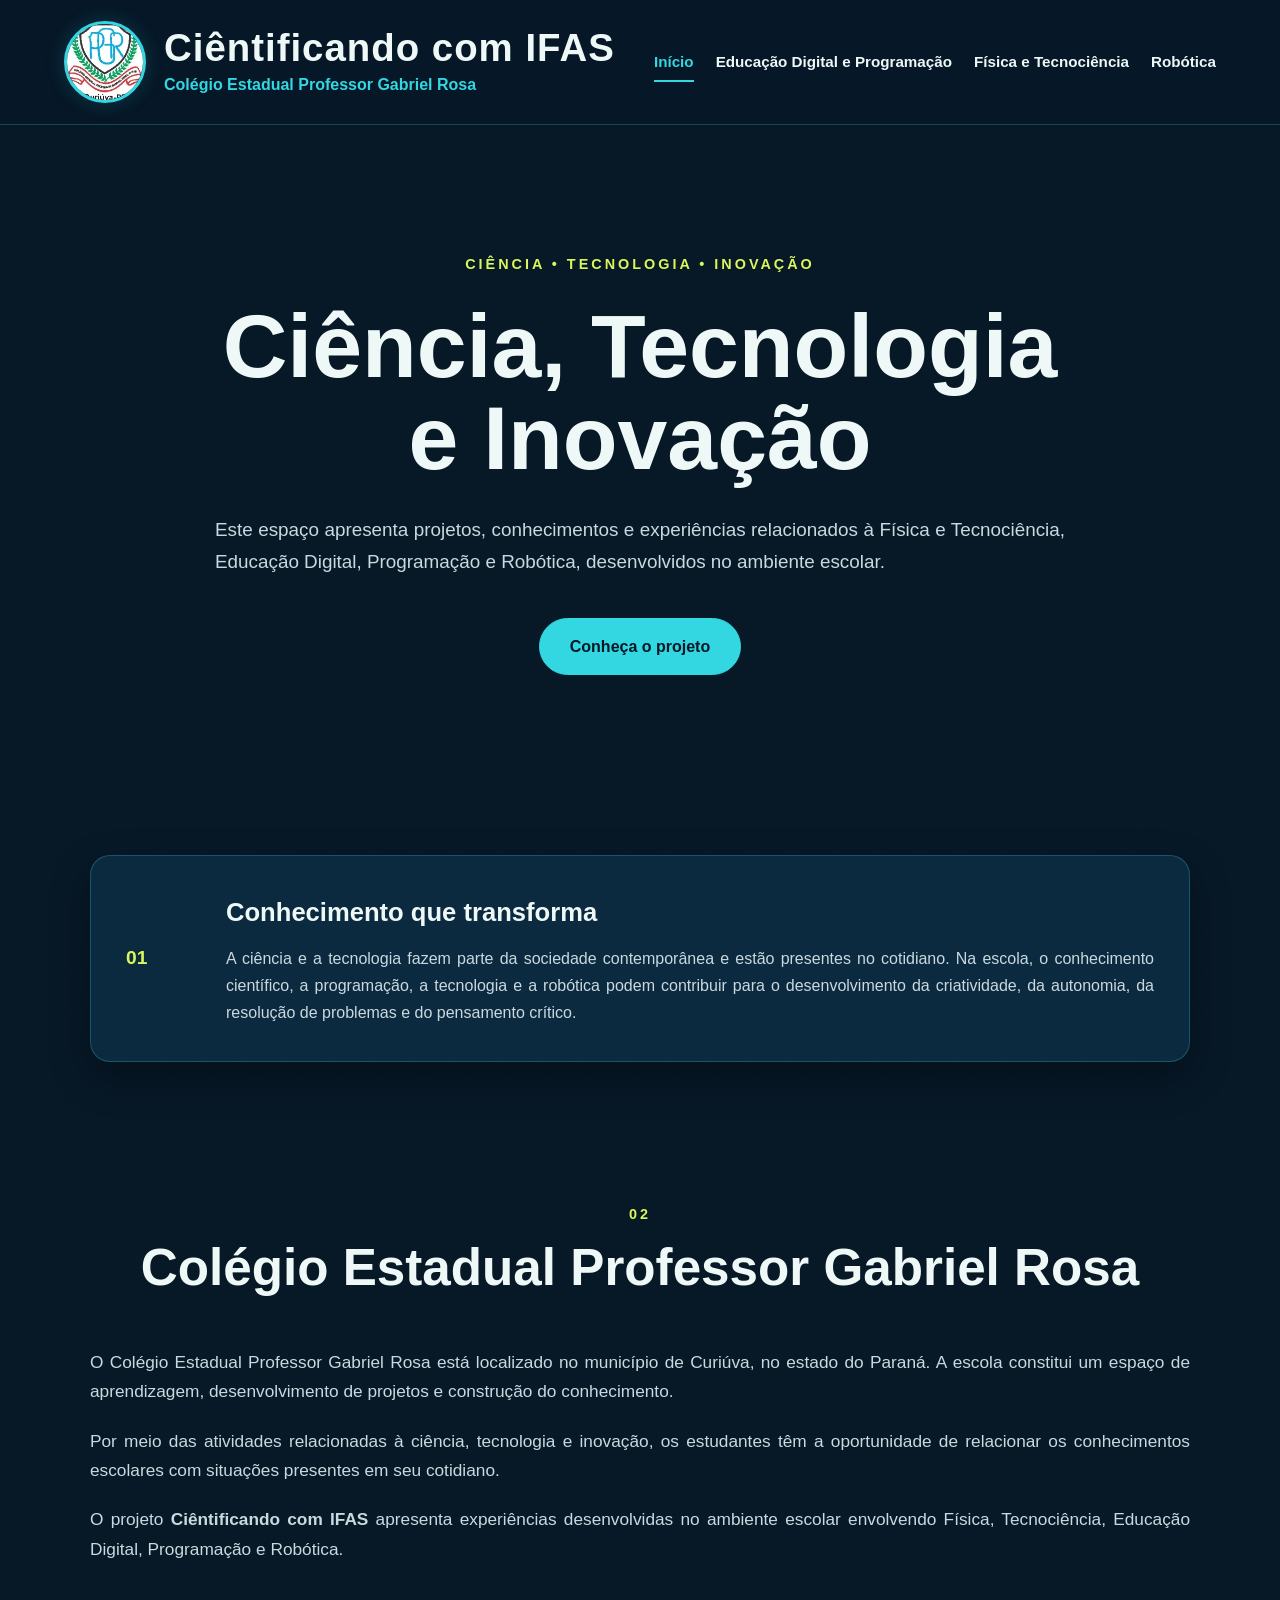
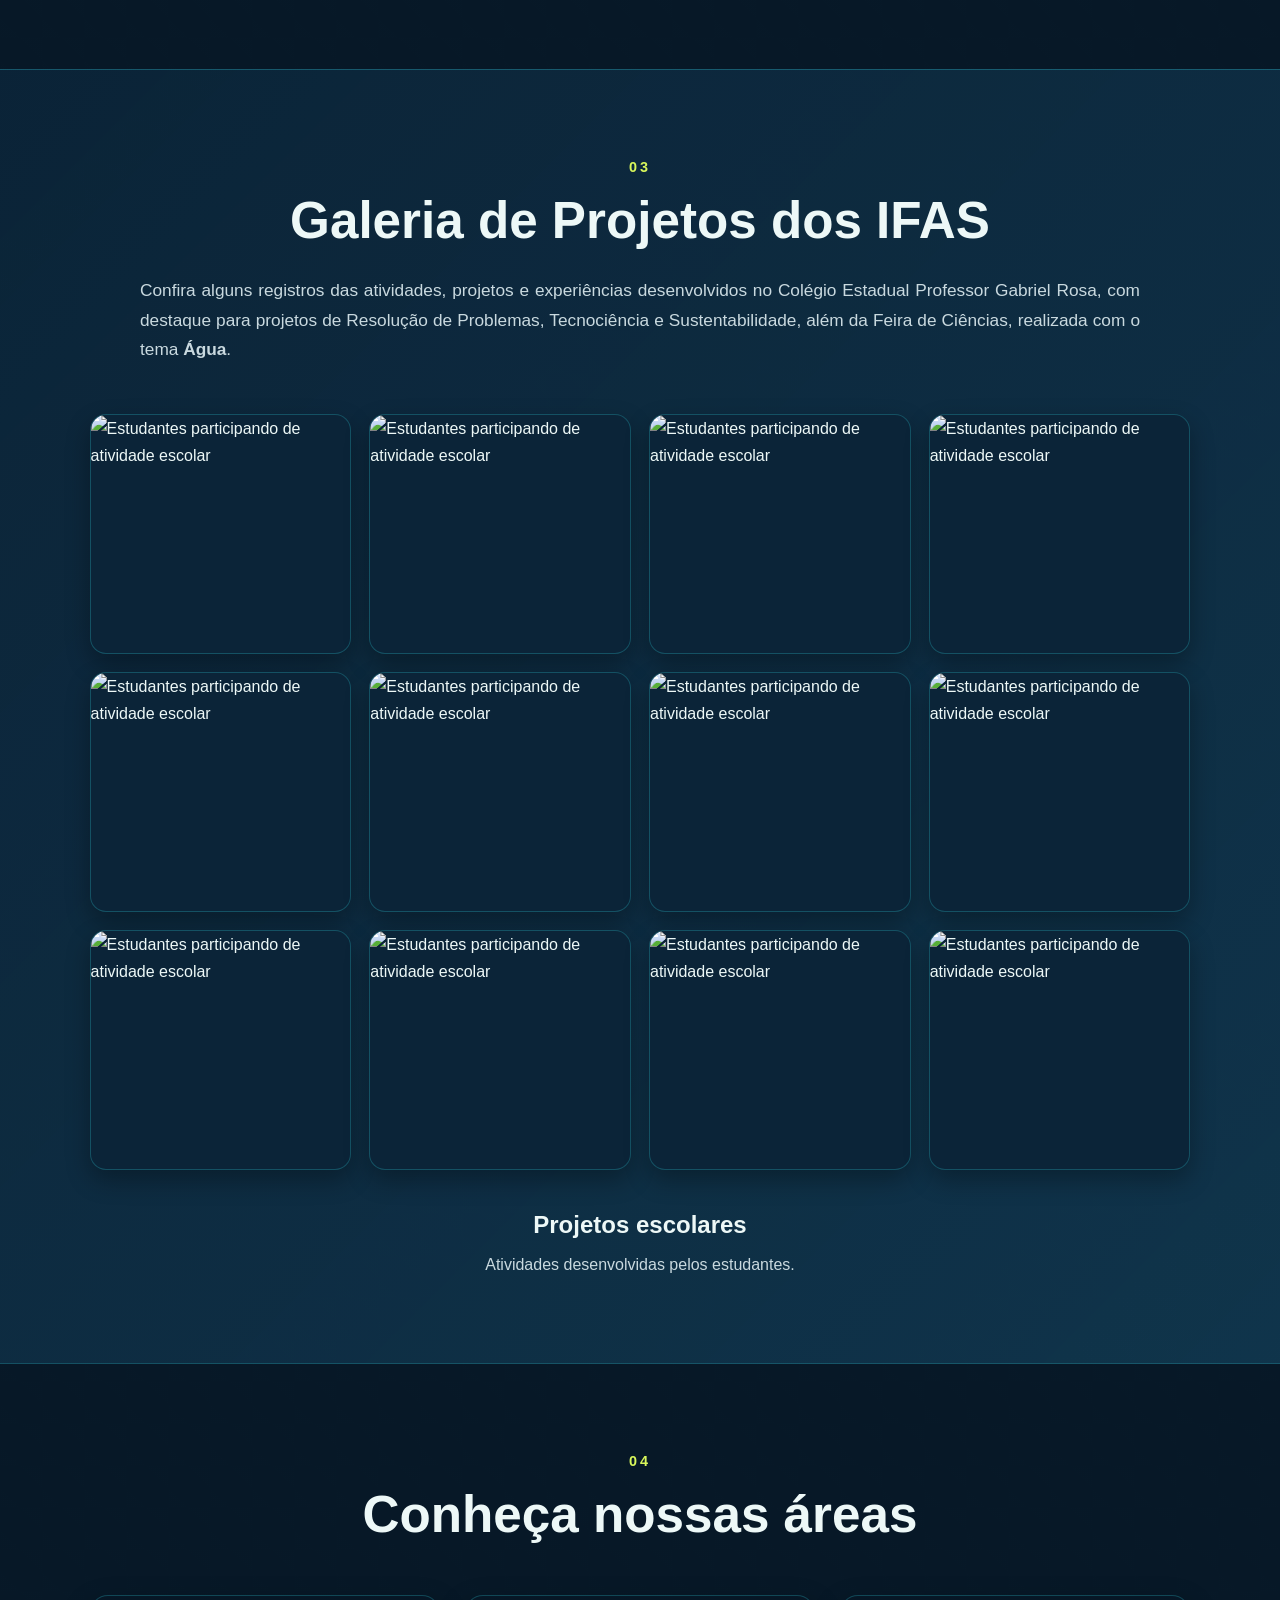
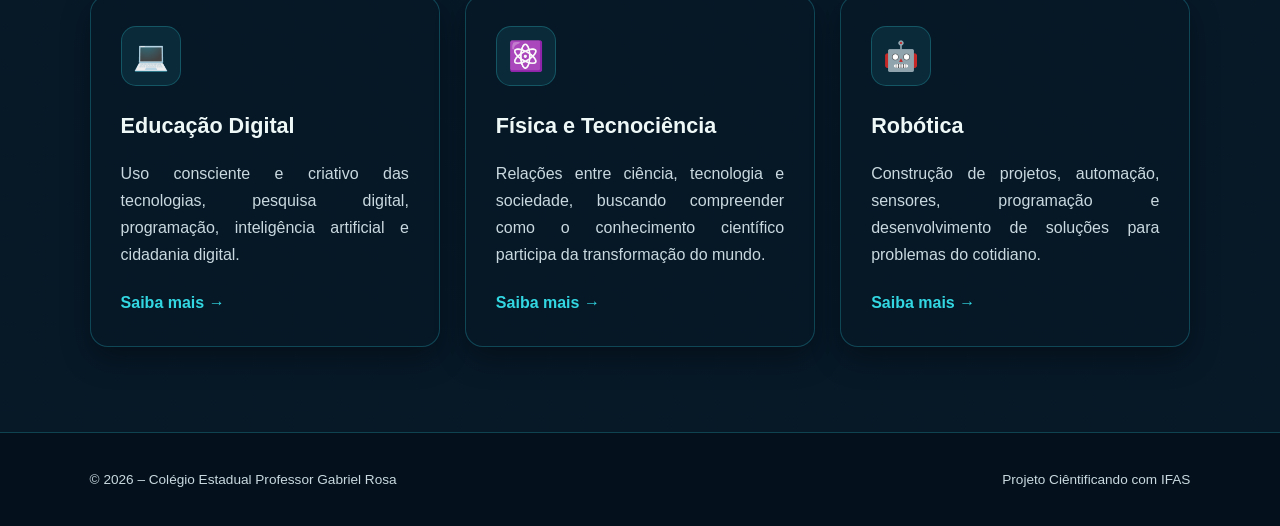
==== index.html @ cdf6dd03 "ok" ====
<!DOCTYPE html>
<html lang="pt-BR">

<head>

    <meta charset="UTF-8">

    <meta name="viewport"
          content="width=device-width, initial-scale=1.0">

    <title>
        Ciêntificando com IFAS | Colégio Estadual Professor Gabriel Rosa
    </title>

    <link rel="stylesheet" href="style.css">

</head>


<body>

<div class="site-shell">


    <!-- =====================================================
         CABEÇALHO
         ===================================================== -->

    <header class="cabecalho">


        <!-- LOGO E NOME DO PROJETO -->

        <div class="logo">

            <img src="img/slogan.png.jpg"
                 alt="Logo do projeto Ciêntificando com IFAS">

            <div class="logo-texto">

                <h1>
                    Ciêntificando com IFAS
                </h1>

                <p>
                    Colégio Estadual Professor Gabriel Rosa
                </p>

            </div>

        </div>


        <!-- BOTÃO MENU MOBILE -->

        <button class="botao-menu"
                id="botaoMenu"
                aria-label="Abrir menu"
                aria-expanded="false">

            ☰

        </button>


        <!-- MENU -->

        <nav class="menu">

            <a href="index.html" class="ativo">
                Início
            </a>

            <a href="educacaodigital.html">
                Educação Digital e Programação
            </a>

            <a href="tecnociencia.html">
                Física e Tecnociência
            </a>

            <a href="robotica.html">
                Robótica
            </a>

        </nav>


    </header>



    <!-- =====================================================
         CONTEÚDO PRINCIPAL
         ===================================================== -->

    <main>


        <!-- =================================================
             HERO
             ================================================= -->

        <section class="hero">

            <div class="hero-conteudo">


                <span class="etiqueta">

                    CIÊNCIA • TECNOLOGIA • INOVAÇÃO

                </span>


                <h2>

                    Ciência, Tecnologia
                    <br>
                    e Inovação

                </h2>


                <p>

                    Este espaço apresenta projetos, conhecimentos
                    e experiências relacionados à Física e Tecnociência,
                    Educação Digital, Programação e Robótica,
                    desenvolvidos no ambiente escolar.

                </p>


                <a href="#sobre" class="botao">

                    Conheça o projeto

                </a>


            </div>

        </section>



        <!-- =================================================
             DESTAQUE
             ================================================= -->

        <section class="secao destaque">


            <div class="info-card">


                <div class="info-numero">

                    01

                </div>


                <div>

                    <h3>

                        Conhecimento que transforma

                    </h3>


                    <p>

                        A ciência e a tecnologia fazem parte da sociedade
                        contemporânea e estão presentes no cotidiano.
                        Na escola, o conhecimento científico, a programação,
                        a tecnologia e a robótica podem contribuir para o
                        desenvolvimento da criatividade, da autonomia,
                        da resolução de problemas e do pensamento crítico.

                    </p>

                </div>


            </div>


        </section>



        <!-- =================================================
             SOBRE A ESCOLA
             ================================================= -->

        <section class="secao" id="sobre">


            <div class="titulo-secao">

                <span>
                    02
                </span>

                <h2>
                    Colégio Estadual Professor Gabriel Rosa
                </h2>

            </div>


            <div class="sobre-texto">


                <p>

                    O Colégio Estadual Professor Gabriel Rosa está
                    localizado no município de Curiúva, no estado do Paraná.
                    A escola constitui um espaço de aprendizagem,
                    desenvolvimento de projetos e construção do conhecimento.

                </p>


                <p>

                    Por meio das atividades relacionadas à ciência,
                    tecnologia e inovação, os estudantes têm a oportunidade
                    de relacionar os conhecimentos escolares com situações
                    presentes em seu cotidiano.

                </p>


                <p>

                    O projeto <strong>Ciêntificando com IFAS</strong>
                    apresenta experiências desenvolvidas no ambiente
                    escolar envolvendo Física, Tecnociência, Educação
                    Digital, Programação e Robótica.

                </p>


            </div>


        </section>



        <!-- =================================================
             GALERIA
             ================================================= -->

        <section class="secao secao-azul galeria">


            <div class="titulo-secao">

                <span>
                    03
                </span>

                <h2>
                    Galeria de Projetos dos IFAS
                </h2>


                <p class="descricao-galeria">

                    Confira alguns registros das atividades, projetos
                    e experiências desenvolvidos no Colégio Estadual
                    Professor Gabriel Rosa, com destaque para projetos
                    de Resolução de Problemas, Tecnociência e
                    Sustentabilidade, além da Feira de Ciências,
                    realizada com o tema <strong>Água</strong>.

                </p>

            </div>



            <!-- GRID DE FOTOS -->

            <div class="galeria-grid">


                <!-- FOTO 1 -->

                <div class="foto-item">

                    <img src="img/20260810_083224.jpg"
                         alt="Estudantes participando de atividade escolar">

                </div>


                <!-- FOTO 2 -->

                <div class="foto-item">

                    <img src="img/20260810_083230.jpg"
                         alt="Estudantes participando de atividade escolar">

                </div>


                <!-- FOTO 3 -->

                <div class="foto-item">

                    <img src="img/20260817_081041.jpg"
                         alt="Estudantes participando de atividade escolar">

                </div>


                <!-- FOTO 4 -->

                <div class="foto-item">

                    <img src="img/20260817_081111.jpg"
                         alt="Estudantes participando de atividade escolar">

                </div>


                <!-- FOTO 5 -->

                <div class="foto-item">

                    <img src="img/20260820_080458.jpg"
                         alt="Estudantes participando de atividade escolar">

                </div>


                <!-- FOTO 6 -->

                <div class="foto-item">

                    <img src="img/20260820_080503.jpg"
                         alt="Estudantes participando de atividade escolar">

                </div>


                <!-- FOTO 7 -->

                <div class="foto-item">

                    <img src="img/20260820_080518.jpg"
                         alt="Estudantes participando de atividade escolar">

                </div>


                <!-- FOTO 8 -->

                <div class="foto-item">

                    <img src="img/20260820_080512.jpg"
                         alt="Estudantes participando de atividade escolar">

                </div>


                <!-- FOTO 9 -->

                <div class="foto-item">

                    <img src="img/20260820_080525.jpg"
                         alt="Estudantes participando de atividade escolar">

                </div>


                <!-- FOTO 10 -->

                <div class="foto-item">

                    <img src="img/20260820_080532.jpg"
                         alt="Estudantes participando de atividade escolar">

                </div>


                <!-- FOTO 11 -->

                <div class="foto-item">

                    <img src="img/20260820_081515.jpg"
                         alt="Estudantes participando de atividade escolar">

                </div>


                <!-- FOTO 12 -->

                <div class="foto-item">

                    <img src="img/20260820_081525.jpg"
                         alt="Estudantes participando de atividade escolar">

                </div>


            </div>



            <!-- LEGENDA DA GALERIA -->

            <div class="foto-legenda">

                <h3>
                    Projetos escolares
                </h3>

                <p>
                    Atividades desenvolvidas pelos estudantes.
                </p>

            </div>


        </section>



        <!-- =================================================
             ÁREAS DO PROJETO
             ================================================= -->

        <section class="secao">


            <div class="titulo-secao">

                <span>
                    04
                </span>

                <h2>
                    Conheça nossas áreas
                </h2>

            </div>



            <div class="cards">


                <!-- EDUCAÇÃO DIGITAL -->

                <article>


                    <div class="card-icone">
                        💻
                    </div>


                    <h3>
                        Educação Digital
                    </h3>


                    <p>

                        Uso consciente e criativo das tecnologias,
                        pesquisa digital, programação, inteligência
                        artificial e cidadania digital.

                    </p>


                    <a href="educacaodigital.html">

                        Saiba mais →

                    </a>


                </article>



                <!-- TECNOCIÊNCIA -->

                <article>


                    <div class="card-icone">
                        ⚛️
                    </div>


                    <h3>
                        Física e Tecnociência
                    </h3>


                    <p>

                        Relações entre ciência, tecnologia e sociedade,
                        buscando compreender como o conhecimento científico
                        participa da transformação do mundo.

                    </p>


                    <a href="tecnociencia.html">

                        Saiba mais →

                    </a>


                </article>



                <!-- ROBÓTICA -->

                <article>


                    <div class="card-icone">
                        🤖
                    </div>


                    <h3>
                        Robótica
                    </h3>


                    <p>

                        Construção de projetos, automação, sensores,
                        programação e desenvolvimento de soluções
                        para problemas do cotidiano.

                    </p>


                    <a href="robotica.html">

                        Saiba mais →

                    </a>


                </article>


            </div>


        </section>


    </main>



    <!-- =====================================================
         RODAPÉ
         ===================================================== -->

    <footer class="rodape">


        <p>

            © 2026 – Colégio Estadual Professor Gabriel Rosa

        </p>


        <p>

            Projeto Ciêntificando com IFAS

        </p>


    </footer>


</div>



<script src="script.js"></script>

</body>

</html>
---- style.css ----
/* =========================================================
   CIÊNTIFICANDO COM IFAS
   COLÉGIO ESTADUAL PROFESSOR GABRIEL ROSA
   ========================================================= */


/* =========================================================
   VARIÁVEIS
   ========================================================= */

:root {

    --azul-escuro: #071827;
    --azul: #0b2438;
    --azul-claro: #123b54;

    --ciano: #32d7e2;
    --verde: #d9f75b;

    --branco: #edf8f7;
    --texto: #c9d9df;

    --borda: rgba(50, 215, 226, 0.25);

    --sombra: rgba(0, 0, 0, 0.30);

}


/* =========================================================
   RESET
   ========================================================= */

* {

    margin: 0;
    padding: 0;

    box-sizing: border-box;

}


html {

    scroll-behavior: smooth;

}


body {

    width: 100%;
    min-height: 100vh;

    font-family:
        Arial,
        Helvetica,
        sans-serif;

    color: var(--branco);

    background: var(--azul-escuro);

    line-height: 1.7;

}


/* =========================================================
   ESTRUTURA
   ========================================================= */

.site-shell {

    width: 100%;
    min-height: 100vh;

    overflow: hidden;

    background-image:

        linear-gradient(
            rgba(7, 24, 39, 0.94),
            rgba(7, 24, 39, 0.97)
        ),

        linear-gradient(
            45deg,
            rgba(50, 215, 226, 0.04) 25%,
            transparent 25%,
            transparent 75%,
            rgba(50, 215, 226, 0.04) 75%
        );

    background-size:
        auto,
        42px 42px;

}


/* =========================================================
   CABEÇALHO
   ========================================================= */

.cabecalho {

    width: 100%;

    min-height: 125px;

    padding: 18px 5%;

    display: flex;

    align-items: center;

    justify-content: space-between;

    gap: 30px;

    background: rgba(7, 24, 39, 0.98);

    border-bottom: 1px solid var(--borda);

    position: sticky;

    top: 0;

    z-index: 1000;

}


/* =========================================================
   LOGO
   ========================================================= */

.logo {

    display: flex;

    align-items: center;

    gap: 18px;

    flex-shrink: 0;

}


.logo img {

    width: 82px;

    height: 82px;

    object-fit: cover;

    border-radius: 50%;

    border: 3px solid var(--ciano);

    background: var(--azul);

    box-shadow:
        0 0 20px rgba(50, 215, 226, 0.18);

}


.logo-texto {

    text-align: left;

}


/* =========================================================
   NOME GRANDE DO PROJETO
   ========================================================= */

.logo-texto h1 {

    color: var(--branco);

    font-size: clamp(1.8rem, 3vw, 3rem);

    font-weight: 900;

    line-height: 1.05;

    margin-bottom: 7px;

    letter-spacing: 1px;

}


.logo-texto p {

    color: var(--ciano);

    font-size: 1rem;

    font-weight: 600;

    line-height: 1.3;

    text-align: left;

}


/* =========================================================
   MENU
   ========================================================= */

.menu {

    display: flex;

    align-items: center;

    justify-content: flex-end;

    flex-wrap: wrap;

    gap: 22px;

}


.menu a {

    color: var(--branco);

    text-decoration: none;

    font-size: 0.95rem;

    font-weight: 600;

    transition:
        color 0.3s ease,
        transform 0.3s ease;

    position: relative;

}


.menu a::after {

    content: "";

    position: absolute;

    left: 0;

    bottom: -7px;

    width: 0;

    height: 2px;

    background: var(--ciano);

    transition: width 0.3s ease;

}


.menu a:hover {

    color: var(--ciano);

    transform: translateY(-2px);

}


.menu a:hover::after,

.menu a.ativo::after {

    width: 100%;

}


.menu a.ativo {

    color: var(--ciano);

}


/* =========================================================
   BOTÃO MENU MOBILE
   ========================================================= */

.botao-menu {

    display: none;

    border: 1px solid var(--borda);

    background: var(--azul);

    color: var(--branco);

    font-size: 1.6rem;

    padding: 7px 12px;

    border-radius: 8px;

    cursor: pointer;

}


/* =========================================================
   MAIN
   ========================================================= */

main {

    width: 100%;

}


/* =========================================================
   HERO
   ========================================================= */

.hero {

    width: 100%;

    min-height: 75vh;

    padding: 90px 7%;

    display: flex;

    align-items: center;

    justify-content: center;

}


.hero-conteudo {

    width: 100%;

    max-width: 950px;

    margin: auto;

    text-align: center;

}


.etiqueta {

    display: inline-block;

    color: var(--verde);

    font-size: 0.9rem;

    font-weight: bold;

    letter-spacing: 3px;

    margin-bottom: 25px;

}


.hero h2 {

    font-size: clamp(3rem, 7vw, 6rem);

    line-height: 1.02;

    margin-bottom: 30px;

    color: var(--branco);

    font-weight: 800;

}


.hero p {

    max-width: 850px;

    margin: 25px auto;

    color: var(--texto);

    font-size: 1.18rem;

    text-align: justify;

    text-justify: inter-word;

}


/* =========================================================
   BOTÕES
   ========================================================= */

.botao {

    display: inline-block;

    margin-top: 15px;

    padding: 14px 30px;

    border: 1px solid var(--ciano);

    border-radius: 30px;

    color: var(--azul-escuro);

    background: var(--ciano);

    text-decoration: none;

    font-weight: bold;

    transition:
        transform 0.3s ease,
        box-shadow 0.3s ease;

}


.botao:hover {

    transform: translateY(-3px);

    box-shadow:
        0 10px 25px
        rgba(50, 215, 226, 0.25);

}


/* =========================================================
   SEÇÕES
   ========================================================= */

.secao {

    width: 100%;

    padding: 85px 7%;

}


.secao-azul {

    background:
        linear-gradient(
            135deg,
            rgba(11, 36, 56, 0.95),
            rgba(18, 59, 84, 0.80)
        );

    border-top: 1px solid var(--borda);

    border-bottom: 1px solid var(--borda);

}


/* =========================================================
   TÍTULOS
   ========================================================= */

.titulo-secao {

    width: 100%;

    max-width: 1200px;

    margin: 0 auto 50px;

    text-align: center;

}


.titulo-secao span {

    display: block;

    color: var(--verde);

    font-weight: bold;

    font-size: 0.9rem;

    letter-spacing: 3px;

    margin-bottom: 10px;

}


.titulo-secao h2 {

    font-size: clamp(2rem, 4vw, 3.2rem);

    line-height: 1.2;

    color: var(--branco);

}


/* =========================================================
   PARÁGRAFOS
   ========================================================= */

p {

    color: var(--texto);

    text-align: justify;

    text-justify: inter-word;

}


.sobre-texto {

    width: 100%;

    max-width: 1100px;

    margin: auto;

}


.sobre-texto p {

    margin-bottom: 20px;

    font-size: 1.08rem;

    text-align: justify;

}


/* =========================================================
   DESTAQUE
   ========================================================= */

.destaque {

    padding-top: 55px;

    padding-bottom: 55px;

}


.info-card {

    width: 100%;

    max-width: 1100px;

    min-height: 170px;

    margin: auto;

    padding: 35px;

    display: flex;

    align-items: center;

    gap: 30px;

    border: 1px solid var(--borda);

    border-radius: 20px;

    background:
        rgba(18, 59, 84, 0.55);

    box-shadow:
        0 15px 40px var(--sombra);

}


.info-numero {

    min-width: 70px;

    color: var(--verde);

    font-size: 1.2rem;

    font-weight: bold;

}


.info-card h3 {

    margin-bottom: 10px;

    font-size: 1.6rem;

}


/* =========================================================
   GALERIA
   ========================================================= */

.galeria {

    position: relative;

}


.descricao-galeria {

    max-width: 1000px;

    margin: 25px auto 0;

    font-size: 1.08rem;

}


.galeria-grid {

    width: 100%;

    max-width: 1250px;

    margin: 0 auto;

    display: grid;

    grid-template-columns:
        repeat(4, minmax(0, 1fr));

    gap: 18px;

}


.foto-item {

    width: 100%;

    height: 240px;

    overflow: hidden;

    border-radius: 16px;

    border: 1px solid var(--borda);

    background: var(--azul);

    box-shadow:
        0 10px 25px var(--sombra);

    transition:
        transform 0.3s ease,
        border-color 0.3s ease;

}


.foto-item:hover {

    transform: translateY(-6px);

    border-color: var(--ciano);

}


.foto-item img {

    width: 100%;

    height: 100%;

    display: block;

    object-fit: cover;

    transition:
        transform 0.4s ease;

}


.foto-item:hover img {

    transform: scale(1.06);

}


.foto-legenda {

    max-width: 900px;

    margin: 35px auto 0;

    text-align: center;

}


.foto-legenda h3 {

    color: var(--branco);

    font-size: 1.5rem;

    margin-bottom: 5px;

}


.foto-legenda p {

    text-align: center;

}


/* =========================================================
   CARDS
   ========================================================= */

.cards {

    width: 100%;

    max-width: 1200px;

    margin: auto;

    display: grid;

    grid-template-columns:
        repeat(3, minmax(0, 1fr));

    gap: 25px;

}


.cards article {

    min-height: 280px;

    padding: 30px;

    border: 1px solid var(--borda);

    border-radius: 18px;

    background:
        rgba(7, 24, 39, 0.65);

    box-shadow:
        0 12px 30px var(--sombra);

    transition:
        transform 0.3s ease,
        border-color 0.3s ease;

}


.cards article:hover {

    transform: translateY(-7px);

    border-color: var(--ciano);

}


.card-icone {

    width: 60px;

    height: 60px;

    margin-bottom: 22px;

    display: flex;

    align-items: center;

    justify-content: center;

    border-radius: 15px;

    background: rgba(50, 215, 226, 0.10);

    border: 1px solid var(--borda);

    color: var(--ciano);

    font-size: 1.8rem;

}


.cards article h3 {

    margin-bottom: 15px;

    color: var(--branco);

    font-size: 1.35rem;

}


.cards article p {

    width: 100%;

    margin-bottom: 20px;

    text-align: justify;

}


.cards article a {

    color: var(--ciano);

    text-decoration: none;

    font-weight: bold;

}


.cards article a:hover {

    color: var(--verde);

}


/* =========================================================
   IMAGENS DAS OUTRAS PÁGINAS
   ========================================================= */

.sobre-texto img,
.conteudo-area img,
.robotica-texto img,
.tecnociencia img {

    display: block;

    max-width: 100%;

    height: auto;

    margin: 20px auto;

    border-radius: 15px;

    object-fit: cover;

}


.imagem-professora {

    width: 180px;

    height: 180px;

    display: block;

    margin: 0 auto 25px;

    object-fit: cover;

    border-radius: 50%;

    border: 3px solid var(--ciano);

    box-shadow:
        0 10px 30px var(--sombra);

}


/* =========================================================
   TECNOCIÊNCIA
   ========================================================= */

.tecnociencia {

    width: 100%;

    max-width: 1200px;

    margin: auto;

    display: grid;

    grid-template-columns:
        repeat(2, minmax(0, 1fr));

    gap: 50px;

    align-items: center;

}


/* =========================================================
   ROBÓTICA
   ========================================================= */

.robotica-grid {

    width: 100%;

    max-width: 1200px;

    margin: auto;

    display: grid;

    grid-template-columns:
        minmax(220px, 0.7fr)
        minmax(0, 1.3fr);

    gap: 50px;

    align-items: center;

}


.robo-ilustracao {

    min-height: 300px;

    display: flex;

    align-items: center;

    justify-content: center;

    border: 1px solid var(--borda);

    border-radius: 25px;

    background:
        rgba(18, 59, 84, 0.40);

}


.robo-ilustracao span {

    font-size: 9rem;

}


.robotica-texto h2 {

    margin-bottom: 20px;

    font-size: 2.4rem;

}


.robotica-texto p {

    margin-bottom: 18px;

    text-align: justify;

}


/* =========================================================
   HABILIDADES
   ========================================================= */

.habilidades {

    display: flex;

    flex-wrap: wrap;

    gap: 10px;

    margin-top: 25px;

}


.habilidades span {

    padding: 7px 13px;

    border: 1px solid var(--borda);

    border-radius: 20px;

    background:
        rgba(50, 215, 226, 0.08);

    color: var(--ciano);

    font-size: 0.85rem;

}


/* =========================================================
   RODAPÉ
   ========================================================= */

.rodape {

    width: 100%;

    padding: 35px 7%;

    display: flex;

    align-items: center;

    justify-content: space-between;

    flex-wrap: wrap;

    gap: 15px;

    background: #04111d;

    border-top: 1px solid var(--borda);

}


.rodape p {

    color: var(--texto);

    font-size: 0.85rem;

    text-align: left;

}


/* =========================================================
   RESPONSIVIDADE – TABLETS
   ========================================================= */

@media (max-width: 1100px) {

    .cabecalho {

        flex-wrap: wrap;

    }


    .menu {

        width: 100%;

        justify-content: center;

    }


    .cards {

        grid-template-columns:
            repeat(2, minmax(0, 1fr));

    }


    .galeria-grid {

        grid-template-columns:
            repeat(3, minmax(0, 1fr));

    }


    .tecnociencia {

        grid-template-columns: 1fr;

    }


    .robotica-grid {

        grid-template-columns: 1fr;

    }

}


/* =========================================================
   RESPONSIVIDADE – CELULARES
   ========================================================= */

@media (max-width: 700px) {

    .cabecalho {

        min-height: auto;

        padding: 12px 5%;

    }


    .logo {

        gap: 12px;

    }


    .logo img {

        width: 58px;

        height: 58px;

    }


    .logo-texto h1 {

        font-size: 1.45rem;

    }


    .logo-texto p {

        font-size: 0.75rem;

    }


    .botao-menu {

        display: block;

    }


    .menu {

        width: 100%;

        display: none;

        flex-direction: column;

        align-items: stretch;

        gap: 0;

        padding-top: 15px;

    }


    .menu.ativo {

        display: flex;

    }


    .menu a {

        width: 100%;

        padding: 12px 5px;

        border-bottom:
            1px solid
            rgba(50, 215, 226, 0.10);

    }


    .menu a::after {

        display: none;

    }


    .hero {

        min-height: 65vh;

        padding: 60px 6%;

    }


    .hero h2 {

        font-size: 2.7rem;

    }


    .hero p {

        font-size: 1rem;

    }


    .secao {

        padding: 60px 6%;

    }


    .titulo-secao {

        margin-bottom: 35px;

    }


    .titulo-secao h2 {

        font-size: 2rem;

    }


    .info-card {

        flex-direction: column;

        align-items: flex-start;

        padding: 25px;

    }


    .galeria-grid {

        grid-template-columns:
            repeat(2, minmax(0, 1fr));

        gap: 12px;

    }


    .foto-item {

        height: 180px;

    }


    .cards {

        grid-template-columns: 1fr;

    }


    .cards article {

        min-height: auto;

    }


    .robotica-grid {

        grid-template-columns: 1fr;

        gap: 30px;

    }


    .robo-ilustracao {

        min-height: 220px;

    }


    .robo-ilustracao span {

        font-size: 6rem;

    }


    .robotica-texto h2 {

        font-size: 2rem;

    }


    .rodape {

        flex-direction: column;

        align-items: center;

        text-align: center;

    }


    .rodape p {

        text-align: center;

    }

}


/* =========================================================
   CELULARES PEQUENOS
   ========================================================= */

@media (max-width: 450px) {

    .logo-texto h1 {

        font-size: 1.25rem;

    }


    .logo-texto p {

        display: none;

    }


    .hero h2 {

        font-size: 2.2rem;

    }


    .titulo-secao h2 {

        font-size: 1.7rem;

    }


    .sobre-texto p,
    .cards article p {

        font-size: 0.98rem;

    }


    .galeria-grid {

        grid-template-columns: 1fr;

    }


    .foto-item {

        height: 240px;

    }


    .imagem-professora {

        width: 150px;

        height: 150px;

    }

}
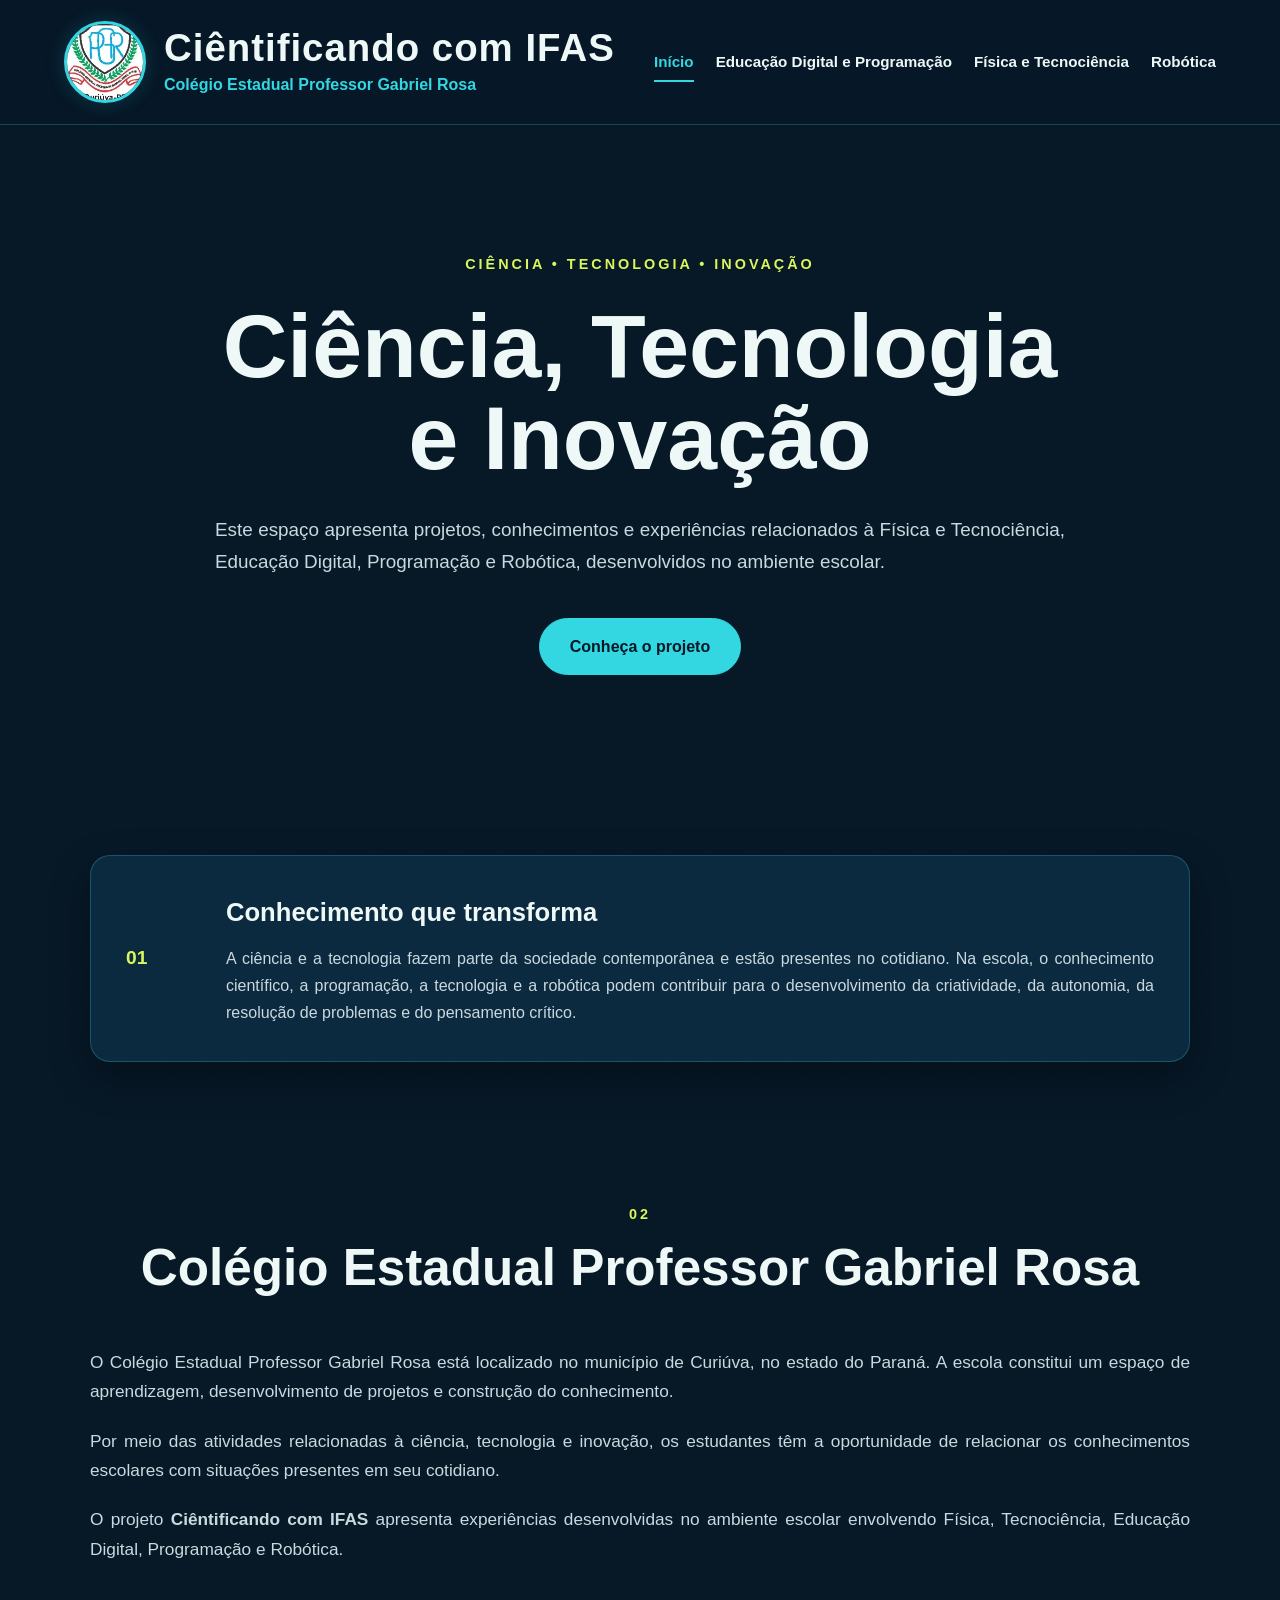
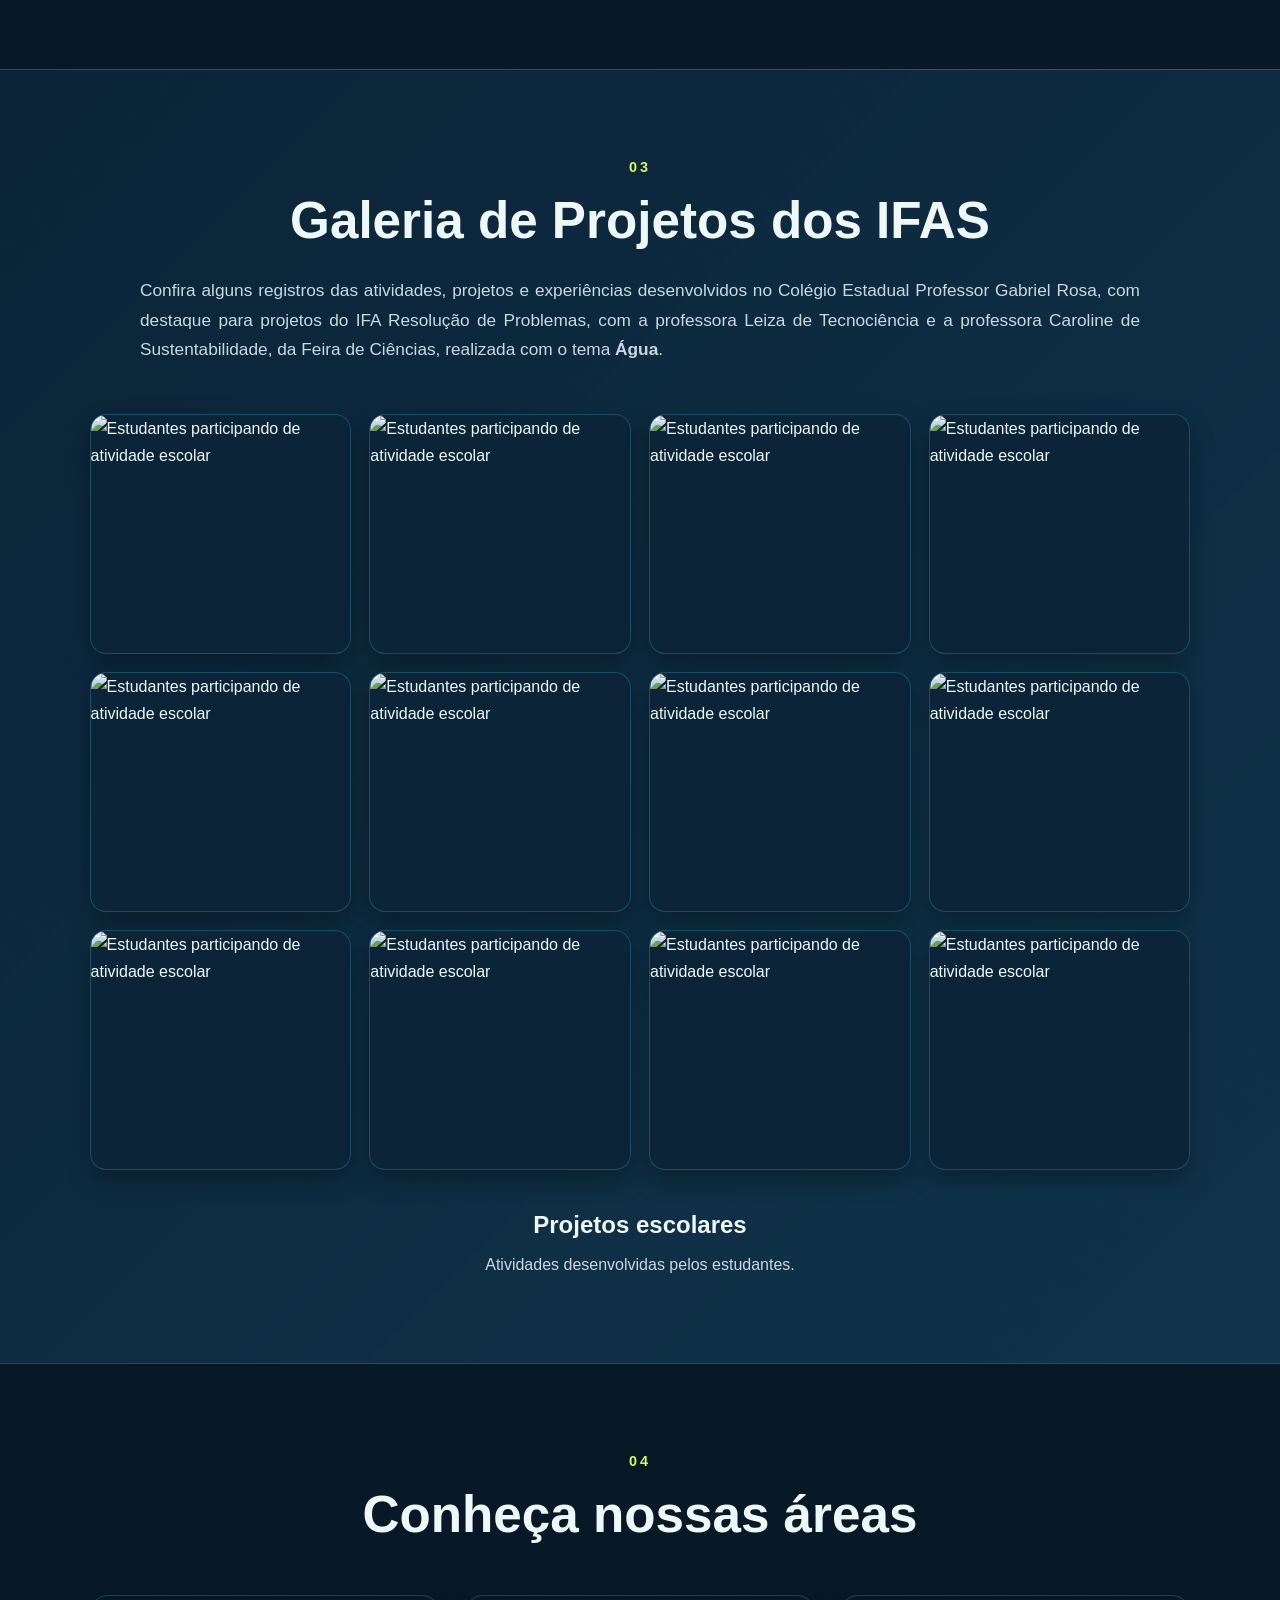
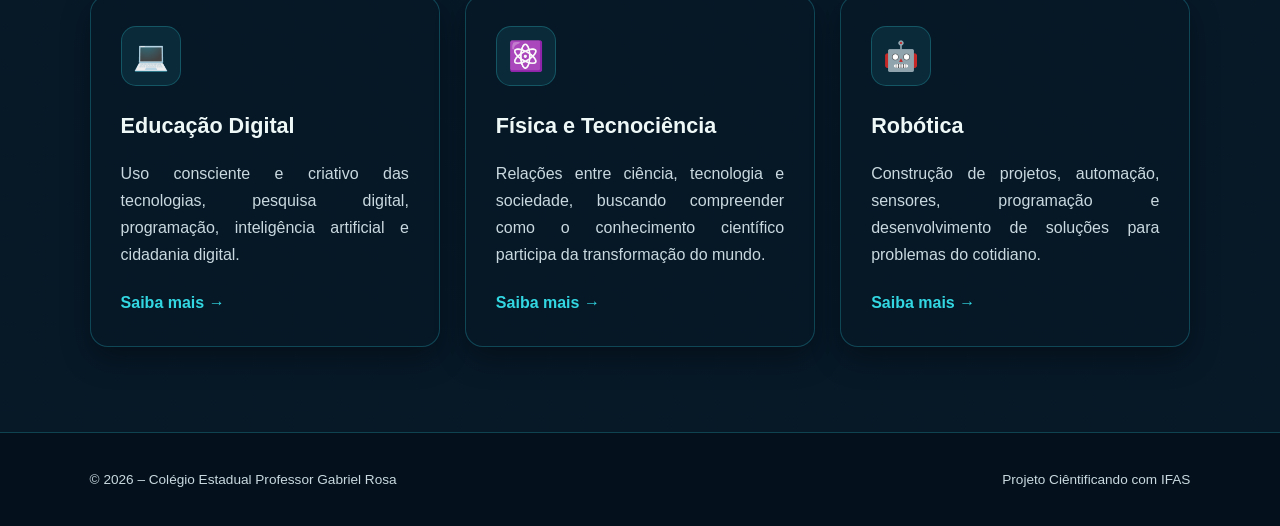
==== commit 8660f5fb: "em construção" ====
--- a/index.html
+++ b/index.html
@@ -275,8 +275,9 @@
                     Confira alguns registros das atividades, projetos
                     e experiências desenvolvidos no Colégio Estadual
                     Professor Gabriel Rosa, com destaque para projetos
-                    de Resolução de Problemas, Tecnociência e
-                    Sustentabilidade, além da Feira de Ciências,
+                    do IFA Resolução de Problemas, com a professora Leiza de Tecnociência e a 
+                    professora Caroline de
+                    Sustentabilidade, da Feira de Ciências,
                     realizada com o tema <strong>Água</strong>.
 
                 </p>
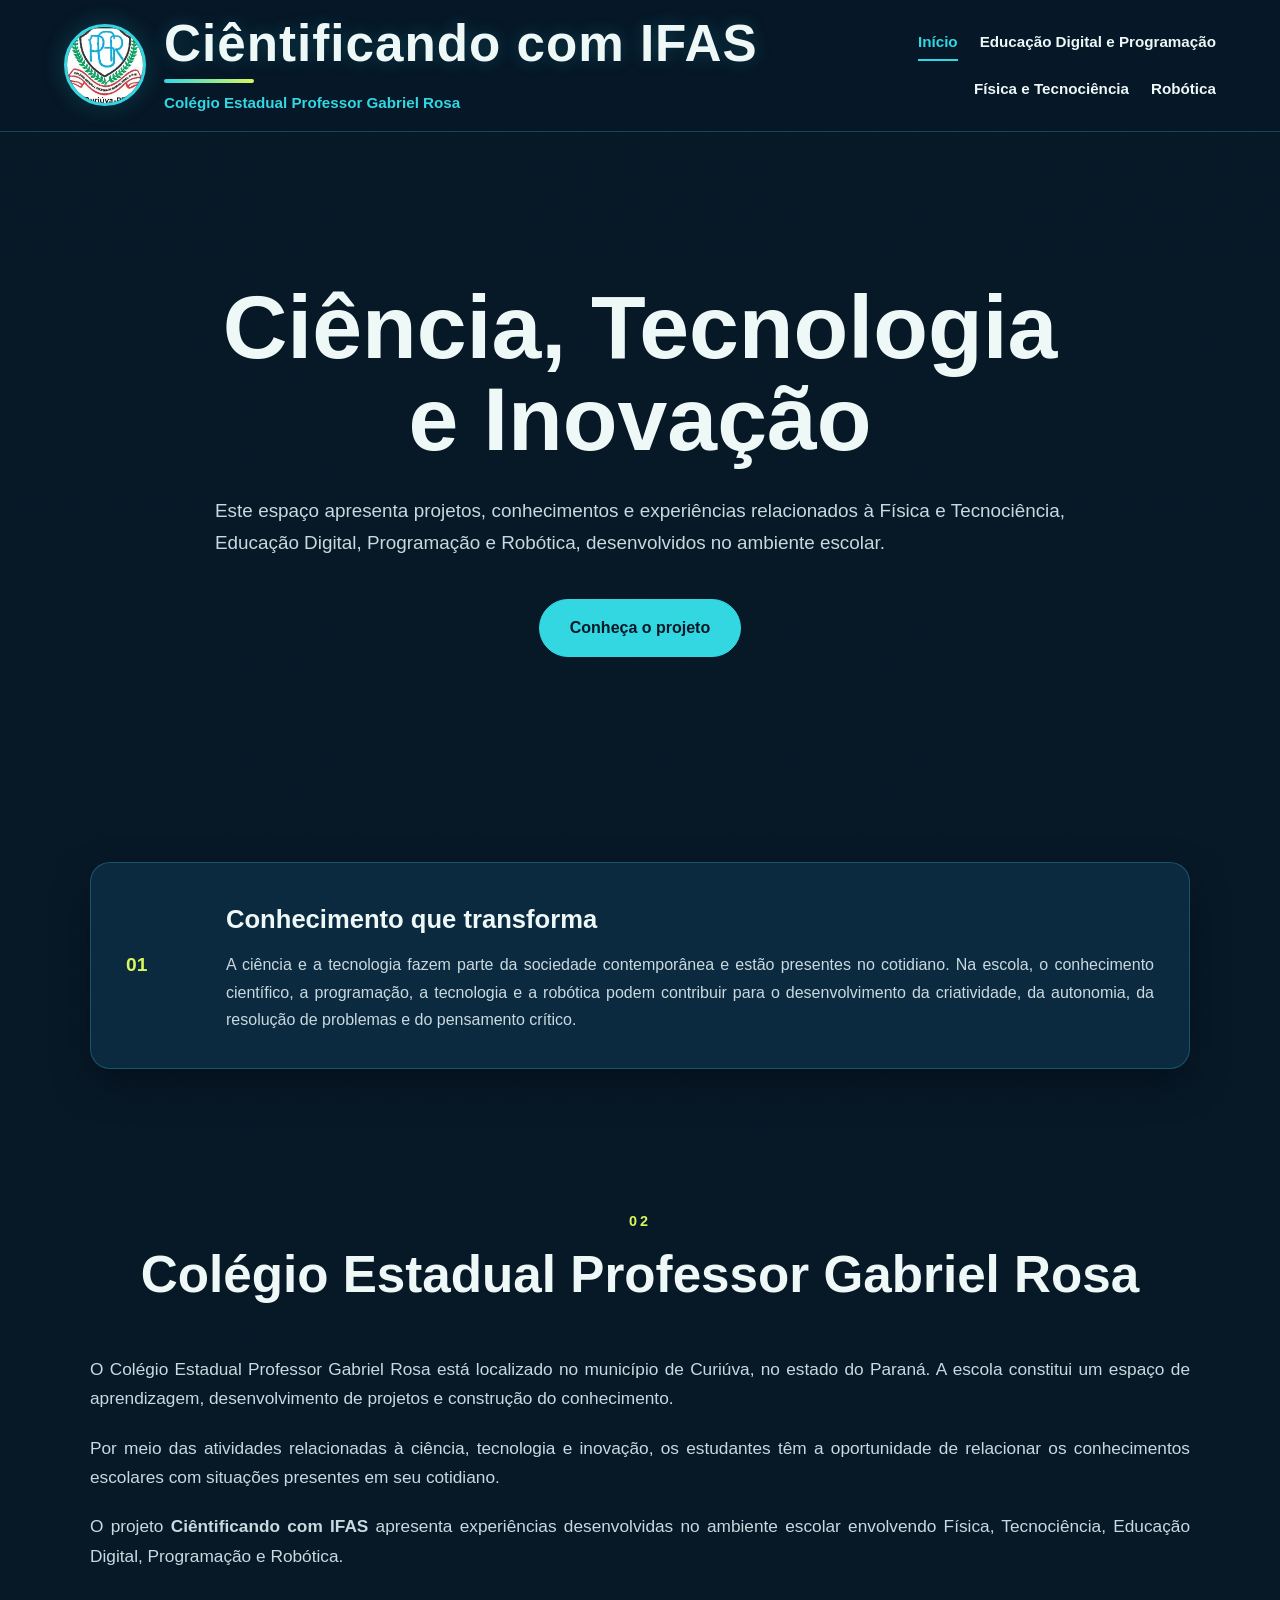
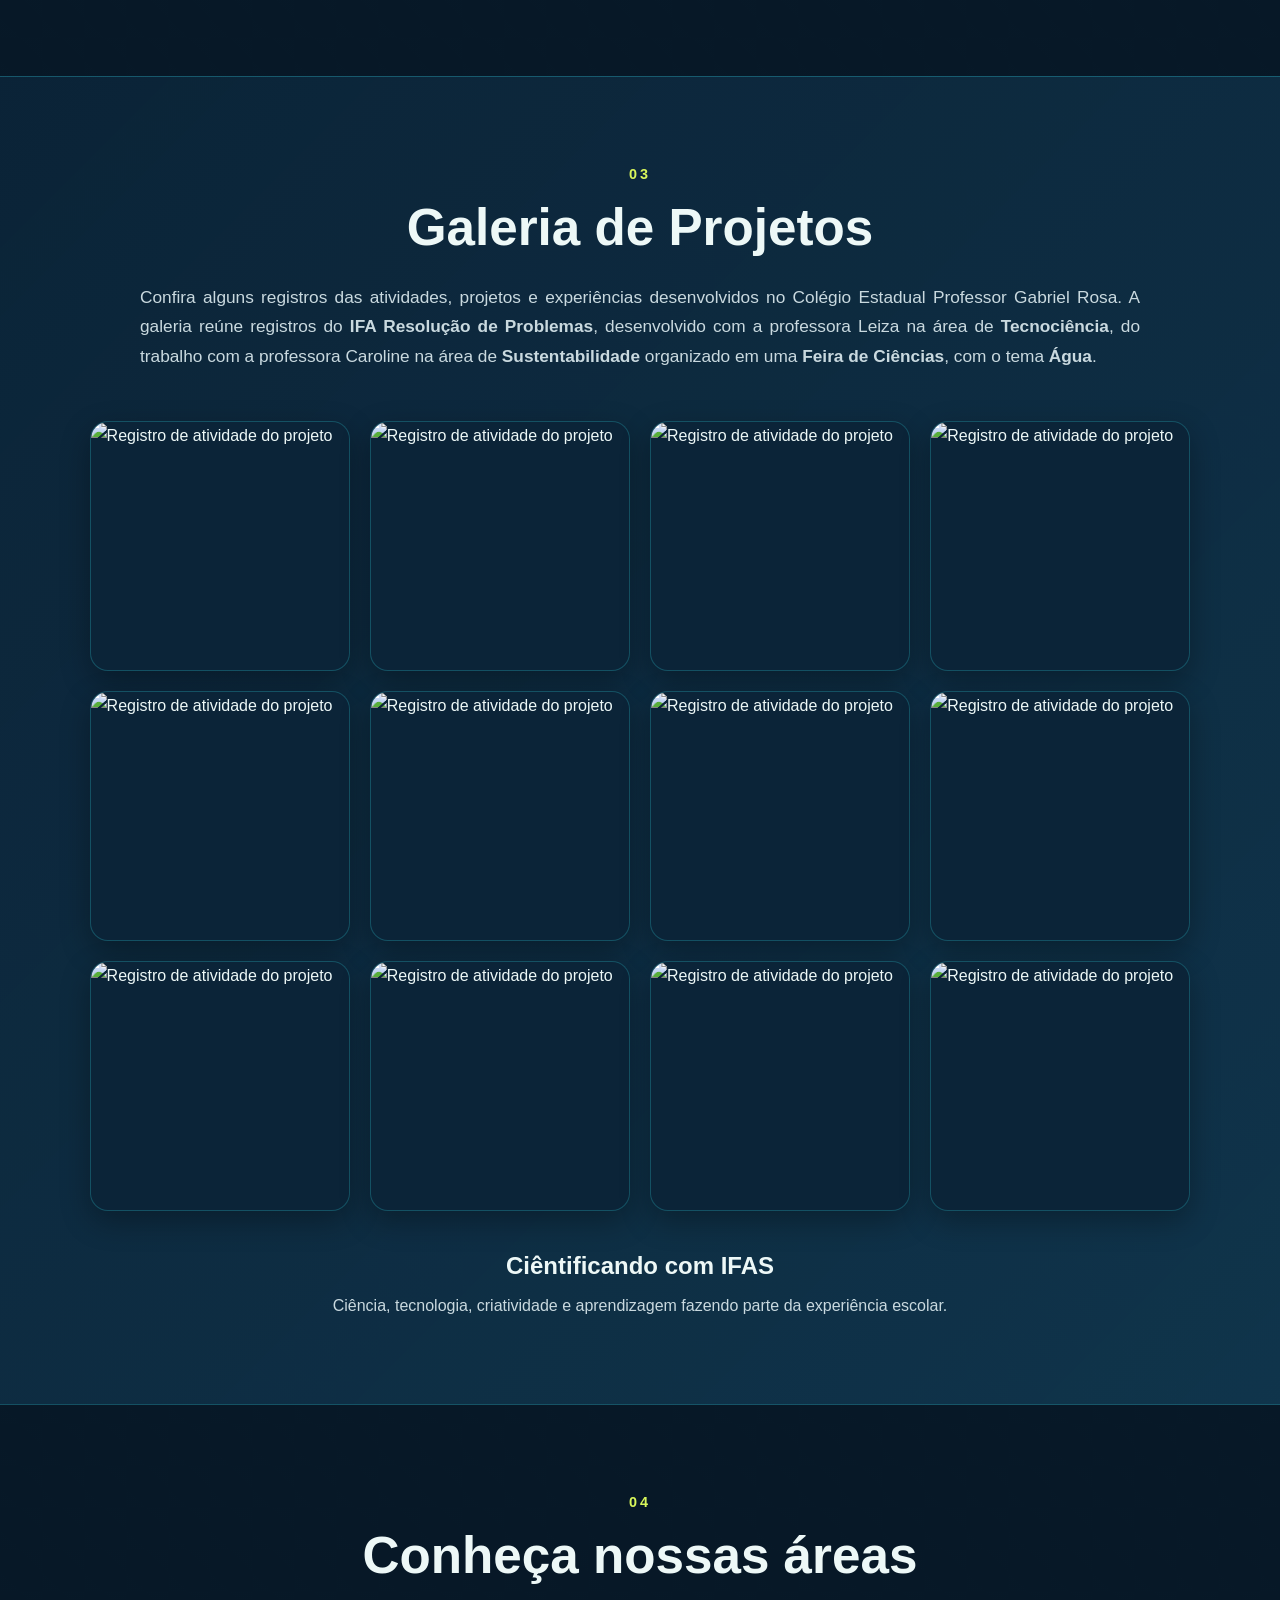
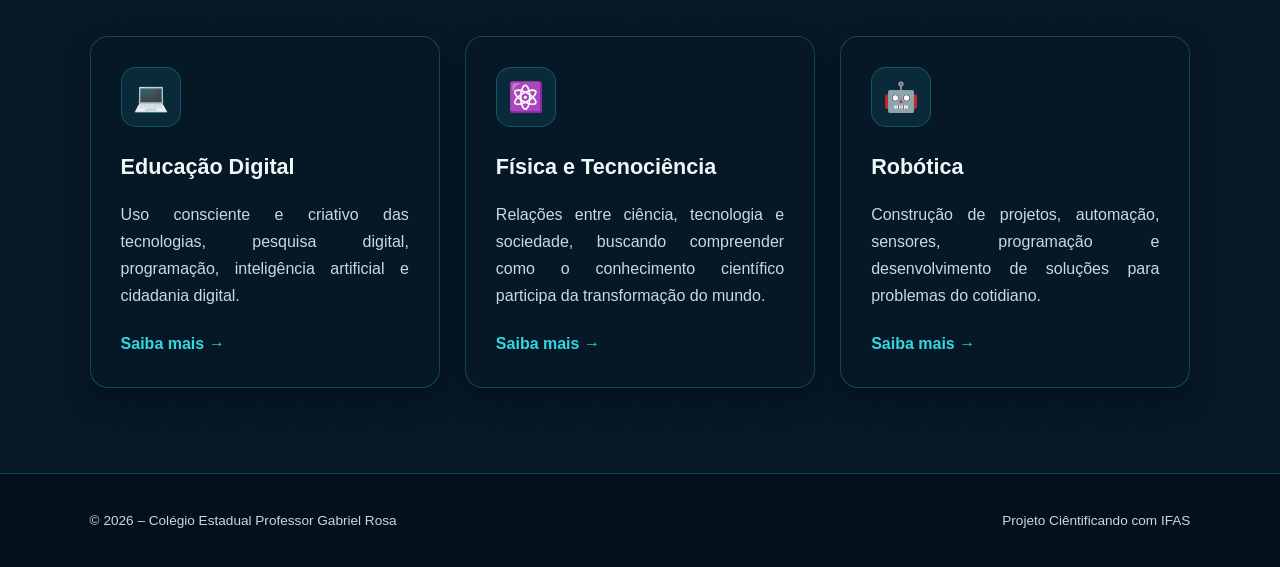
==== commit c0229a8e: "em construção" ====
--- a/index.html
+++ b/index.html
@@ -29,7 +29,7 @@
     <header class="cabecalho">
 
 
-        <!-- LOGO E NOME DO PROJETO -->
+        <!-- LOGO + NOME DO PROJETO -->
 
         <div class="logo">
 
@@ -42,6 +42,8 @@
                     Ciêntificando com IFAS
                 </h1>
 
+                <span class="linha-destaque"></span>
+
                 <p>
                     Colégio Estadual Professor Gabriel Rosa
                 </p>
@@ -51,7 +53,7 @@
         </div>
 
 
-        <!-- BOTÃO MENU MOBILE -->
+        <!-- BOTÃO DO MENU MOBILE -->
 
         <button class="botao-menu"
                 id="botaoMenu"
@@ -63,7 +65,7 @@
         </button>
 
 
-        <!-- MENU -->
+        <!-- MENU PRINCIPAL -->
 
         <nav class="menu">
 
@@ -98,27 +100,17 @@
 
 
         <!-- =================================================
-             HERO
+             APRESENTAÇÃO
              ================================================= -->
 
         <section class="hero">
 
             <div class="hero-conteudo">
 
-
-                <span class="etiqueta">
-
-                    CIÊNCIA • TECNOLOGIA • INOVAÇÃO
-
-                </span>
-
-
                 <h2>
-
                     Ciência, Tecnologia
                     <br>
                     e Inovação
-
                 </h2>
 
 
@@ -133,11 +125,8 @@
 
 
                 <a href="#sobre" class="botao">
-
                     Conheça o projeto
-
                 </a>
-
 
             </div>
 
@@ -151,23 +140,18 @@
 
         <section class="secao destaque">
 
-
             <div class="info-card">
 
 
                 <div class="info-numero">
-
                     01
-
                 </div>
 
 
                 <div>
 
                     <h3>
-
                         Conhecimento que transforma
-
                     </h3>
 
 
@@ -187,7 +171,6 @@
 
             </div>
 
-
         </section>
 
 
@@ -253,20 +236,22 @@
 
 
         <!-- =================================================
-             GALERIA
+             GALERIA DE PROJETOS
              ================================================= -->
 
         <section class="secao secao-azul galeria">
 
 
             <div class="titulo-secao">
+
 
                 <span>
                     03
                 </span>
 
+
                 <h2>
-                    Galeria de Projetos dos IFAS
+                    Galeria de Projetos
                 </h2>
 
 
@@ -274,109 +259,116 @@
 
                     Confira alguns registros das atividades, projetos
                     e experiências desenvolvidos no Colégio Estadual
-                    Professor Gabriel Rosa, com destaque para projetos
-                    do IFA Resolução de Problemas, com a professora Leiza de Tecnociência e a 
-                    professora Caroline de
-                    Sustentabilidade, da Feira de Ciências,
-                    realizada com o tema <strong>Água</strong>.
-
-                </p>
-
-            </div>
-
-
-
-            <!-- GRID DE FOTOS -->
+                    Professor Gabriel Rosa.
+
+                    A galeria reúne registros do
+                    <strong>IFA Resolução de Problemas</strong>,
+                    desenvolvido com a professora Leiza na área de
+                    <strong>Tecnociência</strong>, do trabalho com a
+                    professora Caroline na área de <strong>Sustentabilidade</strong> 
+                    organizado em uma <strong>Feira de Ciências</strong>, 
+                    com o tema <strong>Água</strong>.
+
+                </p>
+
+
+            </div>
+
+
+
+            <!-- =================================================
+                 FOTOS
+                 ================================================= -->
 
             <div class="galeria-grid">
 
 
-                <!-- FOTO 1 -->
+                <!-- FOTO 01 -->
 
                 <div class="foto-item">
 
                     <img src="img/20260810_083224.jpg"
-                         alt="Estudantes participando de atividade escolar">
-
-                </div>
-
-
-                <!-- FOTO 2 -->
+                         alt="Registro de atividade do projeto">
+
+                </div>
+
+
+                <!-- FOTO 02 -->
 
                 <div class="foto-item">
 
                     <img src="img/20260810_083230.jpg"
-                         alt="Estudantes participando de atividade escolar">
-
-                </div>
-
-
-                <!-- FOTO 3 -->
+                         alt="Registro de atividade do projeto">
+
+                </div>
+
+
+                <!-- FOTO 03 -->
 
                 <div class="foto-item">
 
                     <img src="img/20260817_081041.jpg"
-                         alt="Estudantes participando de atividade escolar">
-
-                </div>
-
-
-                <!-- FOTO 4 -->
+                         alt="Registro de atividade do projeto">
+
+                </div>
+
+
+                <!-- FOTO 04 -->
 
                 <div class="foto-item">
 
                     <img src="img/20260817_081111.jpg"
-                         alt="Estudantes participando de atividade escolar">
-
-                </div>
-
-
-                <!-- FOTO 5 -->
+                         alt="Registro de atividade do projeto">
+
+                </div>
+
+
+                <!-- FOTO 05 -->
 
                 <div class="foto-item">
 
                     <img src="img/20260820_080458.jpg"
-                         alt="Estudantes participando de atividade escolar">
-
-                </div>
-
-
-                <!-- FOTO 6 -->
+                         alt="Registro de atividade do projeto">
+
+                </div>
+
+
+                <!-- FOTO 06 -->
 
                 <div class="foto-item">
 
                     <img src="img/20260820_080503.jpg"
-                         alt="Estudantes participando de atividade escolar">
-
-                </div>
-
-
-                <!-- FOTO 7 -->
+                         alt="Registro de atividade do projeto">
+
+                </div>
+
+
+                <!-- FOTO 07 -->
 
                 <div class="foto-item">
 
                     <img src="img/20260820_080518.jpg"
-                         alt="Estudantes participando de atividade escolar">
-
-                </div>
-
-
-                <!-- FOTO 8 -->
+                         alt="Registro de atividade do projeto">
+
+                </div>
+
+
+                <!-- FOTO 08 -->
 
                 <div class="foto-item">
 
                     <img src="img/20260820_080512.jpg"
-                         alt="Estudantes participando de atividade escolar">
-
-                </div>
-
-
-                <!-- FOTO 9 -->
+                         alt="Registro de atividade do projeto">
+
+                </div>
+
+
+                <!-- FOTO 09 -->
 
                 <div class="foto-item">
 
                     <img src="img/20260820_080525.jpg"
-                         alt="Estudantes participando de atividade escolar">
+                         alt="Registro de atividade do projeto">
 
                 </div>
 
@@ -386,7 +378,7 @@
                 <div class="foto-item">
 
                     <img src="img/20260820_080532.jpg"
-                         alt="Estudantes participando de atividade escolar">
+                         alt="Registro de atividade do projeto">
 
                 </div>
 
@@ -396,7 +388,7 @@
                 <div class="foto-item">
 
                     <img src="img/20260820_081515.jpg"
-                         alt="Estudantes participando de atividade escolar">
+                         alt="Registro de atividade do projeto">
 
                 </div>
 
@@ -406,25 +398,29 @@
                 <div class="foto-item">
 
                     <img src="img/20260820_081525.jpg"
-                         alt="Estudantes participando de atividade escolar">
-
-                </div>
-
-
-            </div>
-
-
-
-            <!-- LEGENDA DA GALERIA -->
+                         alt="Registro de atividade do projeto">
+
+                </div>
+
+
+            </div>
+
+
+
+            <!-- LEGENDA -->
 
             <div class="foto-legenda">
 
                 <h3>
-                    Projetos escolares
+                    Ciêntificando com IFAS
                 </h3>
 
+
                 <p>
-                    Atividades desenvolvidas pelos estudantes.
+
+                    Ciência, tecnologia, criatividade e aprendizagem
+                    fazendo parte da experiência escolar.
+
                 </p>
 
             </div>
@@ -458,10 +454,11 @@
             <div class="cards">
 
 
-                <!-- EDUCAÇÃO DIGITAL -->
+                <!-- =================================================
+                     EDUCAÇÃO DIGITAL
+                     ================================================= -->
 
                 <article>
-
 
                     <div class="card-icone">
                         💻
@@ -483,20 +480,18 @@
 
 
                     <a href="educacaodigital.html">
-
                         Saiba mais →
-
                     </a>
 
-
                 </article>
 
 
 
-                <!-- TECNOCIÊNCIA -->
+                <!-- =================================================
+                     FÍSICA E TECNOCIÊNCIA
+                     ================================================= -->
 
                 <article>
-
 
                     <div class="card-icone">
                         ⚛️
@@ -518,20 +513,18 @@
 
 
                     <a href="tecnociencia.html">
-
                         Saiba mais →
-
                     </a>
 
-
                 </article>
 
 
 
-                <!-- ROBÓTICA -->
+                <!-- =================================================
+                     ROBÓTICA
+                     ================================================= -->
 
                 <article>
-
 
                     <div class="card-icone">
                         🤖
@@ -553,11 +546,8 @@
 
 
                     <a href="robotica.html">
-
                         Saiba mais →
-
                     </a>
-
 
                 </article>
 
@@ -580,16 +570,12 @@
 
 
         <p>
-
             © 2026 – Colégio Estadual Professor Gabriel Rosa
-
         </p>
 
 
         <p>
-
             Projeto Ciêntificando com IFAS
-
         </p>
 
 
@@ -600,8 +586,13 @@
 
 
 
+<!-- =====================================================
+     JAVASCRIPT
+     ===================================================== -->
+
 <script src="script.js"></script>
 
+
 </body>
 
 </html>
--- a/style.css
+++ b/style.css
@@ -1,11 +1,12 @@
 /* =========================================================
    CIÊNTIFICANDO COM IFAS
    COLÉGIO ESTADUAL PROFESSOR GABRIEL ROSA
-   ========================================================= */
-
-
-/* =========================================================
-   VARIÁVEIS
+   CURIÚVA - PARANÁ
+   ========================================================= */
+
+
+/* =========================================================
+   1. VARIÁVEIS
    ========================================================= */
 
 :root {
@@ -21,21 +22,19 @@
     --texto: #c9d9df;
 
     --borda: rgba(50, 215, 226, 0.25);
-
     --sombra: rgba(0, 0, 0, 0.30);
 
 }
 
 
 /* =========================================================
-   RESET
+   2. RESET
    ========================================================= */
 
 * {
 
     margin: 0;
     padding: 0;
-
     box-sizing: border-box;
 
 }
@@ -60,7 +59,8 @@
 
     color: var(--branco);
 
-    background: var(--azul-escuro);
+    background:
+        var(--azul-escuro);
 
     line-height: 1.7;
 
@@ -68,7 +68,7 @@
 
 
 /* =========================================================
-   ESTRUTURA
+   3. ESTRUTURA PRINCIPAL
    ========================================================= */
 
 .site-shell {
@@ -78,7 +78,7 @@
 
     overflow: hidden;
 
-    background-image:
+    background:
 
         linear-gradient(
             rgba(7, 24, 39, 0.94),
@@ -100,8 +100,26 @@
 }
 
 
-/* =========================================================
-   CABEÇALHO
+main {
+
+    width: 100%;
+
+}
+
+
+p {
+
+    color: var(--texto);
+
+    text-align: justify;
+
+    text-justify: inter-word;
+
+}
+
+
+/* =========================================================
+   4. CABEÇALHO
    ========================================================= */
 
 .cabecalho {
@@ -110,7 +128,8 @@
 
     min-height: 125px;
 
-    padding: 18px 5%;
+    padding:
+        18px 5%;
 
     display: flex;
 
@@ -120,9 +139,11 @@
 
     gap: 30px;
 
-    background: rgba(7, 24, 39, 0.98);
-
-    border-bottom: 1px solid var(--borda);
+    background:
+        rgba(7, 24, 39, 0.98);
+
+    border-bottom:
+        1px solid var(--borda);
 
     position: sticky;
 
@@ -134,7 +155,7 @@
 
 
 /* =========================================================
-   LOGO
+   5. LOGO
    ========================================================= */
 
 .logo {
@@ -153,22 +174,28 @@
 .logo img {
 
     width: 82px;
-
     height: 82px;
 
     object-fit: cover;
 
     border-radius: 50%;
 
-    border: 3px solid var(--ciano);
-
-    background: var(--azul);
+    border:
+        3px solid var(--ciano);
+
+    background:
+        var(--azul);
 
     box-shadow:
-        0 0 20px rgba(50, 215, 226, 0.18);
-
-}
-
+        0 0 25px
+        rgba(50, 215, 226, 0.20);
+
+}
+
+
+/* =========================================================
+   6. NOME DO PROJETO
+   ========================================================= */
 
 .logo-texto {
 
@@ -177,24 +204,50 @@
 }
 
 
-/* =========================================================
-   NOME GRANDE DO PROJETO
-   ========================================================= */
-
 .logo-texto h1 {
 
     color: var(--branco);
 
-    font-size: clamp(1.8rem, 3vw, 3rem);
+    font-size:
+        clamp(2rem, 4vw, 3.4rem);
 
     font-weight: 900;
 
-    line-height: 1.05;
-
-    margin-bottom: 7px;
+    line-height: 1;
+
+    margin-bottom: 10px;
 
     letter-spacing: 1px;
 
+    text-shadow:
+        0 0 18px
+        rgba(50, 215, 226, 0.20);
+
+}
+
+
+/* LINHA DECORATIVA */
+
+.linha-destaque {
+
+    display: block;
+
+    width: 90px;
+
+    height: 4px;
+
+    margin:
+        10px 0;
+
+    border-radius: 10px;
+
+    background:
+        linear-gradient(
+            90deg,
+            var(--ciano),
+            var(--verde)
+        );
+
 }
 
 
@@ -202,7 +255,7 @@
 
     color: var(--ciano);
 
-    font-size: 1rem;
+    font-size: 0.95rem;
 
     font-weight: 600;
 
@@ -214,7 +267,7 @@
 
 
 /* =========================================================
-   MENU
+   7. MENU
    ========================================================= */
 
 .menu {
@@ -241,13 +294,13 @@
     font-size: 0.95rem;
 
     font-weight: 600;
+
+    position: relative;
 
     transition:
         color 0.3s ease,
         transform 0.3s ease;
 
-    position: relative;
-
 }
 
 
@@ -265,9 +318,11 @@
 
     height: 2px;
 
-    background: var(--ciano);
-
-    transition: width 0.3s ease;
+    background:
+        var(--ciano);
+
+    transition:
+        width 0.3s ease;
 
 }
 
@@ -276,13 +331,13 @@
 
     color: var(--ciano);
 
-    transform: translateY(-2px);
+    transform:
+        translateY(-2px);
 
 }
 
 
 .menu a:hover::after,
-
 .menu a.ativo::after {
 
     width: 100%;
@@ -298,143 +353,120 @@
 
 
 /* =========================================================
-   BOTÃO MENU MOBILE
+   8. BOTÃO MENU MOBILE
    ========================================================= */
 
 .botao-menu {
 
     display: none;
 
-    border: 1px solid var(--borda);
-
-    background: var(--azul);
+    border:
+        1px solid var(--borda);
+
+    background:
+        var(--azul);
+
+    color:
+        var(--branco);
+
+    font-size: 1.6rem;
+
+    padding:
+        7px 12px;
+
+    border-radius: 8px;
+
+    cursor: pointer;
+
+}
+
+
+/* =========================================================
+   9. HERO / APRESENTAÇÃO
+   ========================================================= */
+
+.hero {
+
+    width: 100%;
+
+    min-height: 75vh;
+
+    padding:
+        90px 7%;
+
+    display: flex;
+
+    align-items: center;
+
+    justify-content: center;
+
+}
+
+
+.hero-conteudo {
+
+    width: 100%;
+
+    max-width: 950px;
+
+    margin: auto;
+
+    text-align: center;
+
+}
+
+
+.hero h2 {
 
     color: var(--branco);
 
-    font-size: 1.6rem;
-
-    padding: 7px 12px;
-
-    border-radius: 8px;
-
-    cursor: pointer;
-
-}
-
-
-/* =========================================================
-   MAIN
-   ========================================================= */
-
-main {
-
-    width: 100%;
-
-}
-
-
-/* =========================================================
-   HERO
-   ========================================================= */
-
-.hero {
-
-    width: 100%;
-
-    min-height: 75vh;
-
-    padding: 90px 7%;
-
-    display: flex;
-
-    align-items: center;
-
-    justify-content: center;
-
-}
-
-
-.hero-conteudo {
-
-    width: 100%;
-
-    max-width: 950px;
-
-    margin: auto;
-
-    text-align: center;
-
-}
-
-
-.etiqueta {
+    font-size:
+        clamp(3rem, 7vw, 6rem);
+
+    font-weight: 800;
+
+    line-height: 1.02;
+
+    margin-bottom: 30px;
+
+}
+
+
+.hero p {
+
+    max-width: 850px;
+
+    margin:
+        25px auto;
+
+    color: var(--texto);
+
+    font-size: 1.18rem;
+
+    text-align: justify;
+
+}
+
+
+.botao {
 
     display: inline-block;
 
-    color: var(--verde);
-
-    font-size: 0.9rem;
-
-    font-weight: bold;
-
-    letter-spacing: 3px;
-
-    margin-bottom: 25px;
-
-}
-
-
-.hero h2 {
-
-    font-size: clamp(3rem, 7vw, 6rem);
-
-    line-height: 1.02;
-
-    margin-bottom: 30px;
-
-    color: var(--branco);
-
-    font-weight: 800;
-
-}
-
-
-.hero p {
-
-    max-width: 850px;
-
-    margin: 25px auto;
-
-    color: var(--texto);
-
-    font-size: 1.18rem;
-
-    text-align: justify;
-
-    text-justify: inter-word;
-
-}
-
-
-/* =========================================================
-   BOTÕES
-   ========================================================= */
-
-.botao {
-
-    display: inline-block;
-
     margin-top: 15px;
 
-    padding: 14px 30px;
-
-    border: 1px solid var(--ciano);
+    padding:
+        14px 30px;
+
+    border:
+        1px solid var(--ciano);
 
     border-radius: 30px;
 
-    color: var(--azul-escuro);
-
-    background: var(--ciano);
+    color:
+        var(--azul-escuro);
+
+    background:
+        var(--ciano);
 
     text-decoration: none;
 
@@ -449,7 +481,8 @@
 
 .botao:hover {
 
-    transform: translateY(-3px);
+    transform:
+        translateY(-3px);
 
     box-shadow:
         0 10px 25px
@@ -459,14 +492,15 @@
 
 
 /* =========================================================
-   SEÇÕES
+   10. SEÇÕES
    ========================================================= */
 
 .secao {
 
     width: 100%;
 
-    padding: 85px 7%;
+    padding:
+        85px 7%;
 
 }
 
@@ -474,21 +508,24 @@
 .secao-azul {
 
     background:
+
         linear-gradient(
             135deg,
             rgba(11, 36, 56, 0.95),
             rgba(18, 59, 84, 0.80)
         );
 
-    border-top: 1px solid var(--borda);
-
-    border-bottom: 1px solid var(--borda);
-
-}
-
-
-/* =========================================================
-   TÍTULOS
+    border-top:
+        1px solid var(--borda);
+
+    border-bottom:
+        1px solid var(--borda);
+
+}
+
+
+/* =========================================================
+   11. TÍTULOS DAS SEÇÕES
    ========================================================= */
 
 .titulo-secao {
@@ -497,7 +534,8 @@
 
     max-width: 1200px;
 
-    margin: 0 auto 50px;
+    margin:
+        0 auto 50px;
 
     text-align: center;
 
@@ -510,10 +548,10 @@
 
     color: var(--verde);
 
+    font-size: 0.9rem;
+
     font-weight: bold;
 
-    font-size: 0.9rem;
-
     letter-spacing: 3px;
 
     margin-bottom: 10px;
@@ -523,75 +561,39 @@
 
 .titulo-secao h2 {
 
-    font-size: clamp(2rem, 4vw, 3.2rem);
+    color: var(--branco);
+
+    font-size:
+        clamp(2rem, 4vw, 3.2rem);
 
     line-height: 1.2;
 
-    color: var(--branco);
-
-}
-
-
-/* =========================================================
-   PARÁGRAFOS
-   ========================================================= */
-
-p {
-
-    color: var(--texto);
-
-    text-align: justify;
-
-    text-justify: inter-word;
-
-}
-
-
-.sobre-texto {
+}
+
+
+/* =========================================================
+   12. DESTAQUE
+   ========================================================= */
+
+.destaque {
+
+    padding-top: 55px;
+
+    padding-bottom: 55px;
+
+}
+
+
+.info-card {
 
     width: 100%;
 
     max-width: 1100px;
 
+    min-height: 170px;
+
     margin: auto;
 
-}
-
-
-.sobre-texto p {
-
-    margin-bottom: 20px;
-
-    font-size: 1.08rem;
-
-    text-align: justify;
-
-}
-
-
-/* =========================================================
-   DESTAQUE
-   ========================================================= */
-
-.destaque {
-
-    padding-top: 55px;
-
-    padding-bottom: 55px;
-
-}
-
-
-.info-card {
-
-    width: 100%;
-
-    max-width: 1100px;
-
-    min-height: 170px;
-
-    margin: auto;
-
     padding: 35px;
 
     display: flex;
@@ -600,7 +602,8 @@
 
     gap: 30px;
 
-    border: 1px solid var(--borda);
+    border:
+        1px solid var(--borda);
 
     border-radius: 20px;
 
@@ -608,7 +611,8 @@
         rgba(18, 59, 84, 0.55);
 
     box-shadow:
-        0 15px 40px var(--sombra);
+        0 15px 40px
+        var(--sombra);
 
 }
 
@@ -630,13 +634,39 @@
 
     margin-bottom: 10px;
 
+    color: var(--branco);
+
     font-size: 1.6rem;
 
 }
 
 
 /* =========================================================
-   GALERIA
+   13. SOBRE A ESCOLA
+   ========================================================= */
+
+.sobre-texto {
+
+    width: 100%;
+
+    max-width: 1100px;
+
+    margin: auto;
+
+}
+
+
+.sobre-texto p {
+
+    margin-bottom: 20px;
+
+    font-size: 1.08rem;
+
+}
+
+
+/* =========================================================
+   14. GALERIA
    ========================================================= */
 
 .galeria {
@@ -650,12 +680,17 @@
 
     max-width: 1000px;
 
-    margin: 25px auto 0;
+    margin:
+        25px auto 0;
 
     font-size: 1.08rem;
 
 }
 
+
+/* =========================================================
+   15. GRID DA GALERIA
+   ========================================================= */
 
 .galeria-grid {
 
@@ -670,27 +705,161 @@
     grid-template-columns:
         repeat(4, minmax(0, 1fr));
 
-    gap: 18px;
-
-}
-
+    gap: 20px;
+
+}
+
+
+/* =========================================================
+   16. FOTOS
+   ========================================================= */
 
 .foto-item {
 
     width: 100%;
 
-    height: 240px;
+    height: 250px;
 
     overflow: hidden;
 
-    border-radius: 16px;
-
-    border: 1px solid var(--borda);
-
-    background: var(--azul);
+    position: relative;
+
+    border-radius: 18px;
+
+    border:
+        1px solid var(--borda);
+
+    background:
+        var(--azul);
 
     box-shadow:
-        0 10px 25px var(--sombra);
+        0 10px 30px
+        var(--sombra);
+
+    transition:
+        transform 0.35s ease,
+        border-color 0.35s ease,
+        box-shadow 0.35s ease;
+
+}
+
+
+.foto-item img {
+
+    width: 100%;
+
+    height: 100%;
+
+    display: block;
+
+    object-fit: cover;
+
+    transition:
+        transform 0.5s ease,
+        filter 0.5s ease;
+
+}
+
+
+.foto-item:hover {
+
+    transform:
+        translateY(-7px);
+
+    border-color:
+        var(--ciano);
+
+    box-shadow:
+        0 18px 40px
+        rgba(0, 0, 0, 0.40);
+
+}
+
+
+.foto-item:hover img {
+
+    transform:
+        scale(1.08);
+
+    filter:
+        brightness(1.08);
+
+}
+
+
+/* =========================================================
+   17. LEGENDA DA GALERIA
+   ========================================================= */
+
+.foto-legenda {
+
+    max-width: 900px;
+
+    margin:
+        35px auto 0;
+
+    text-align: center;
+
+}
+
+
+.foto-legenda h3 {
+
+    color: var(--branco);
+
+    font-size: 1.5rem;
+
+    margin-bottom: 5px;
+
+}
+
+
+.foto-legenda p {
+
+    text-align: center;
+
+}
+
+
+/* =========================================================
+   18. CARDS DAS ÁREAS
+   ========================================================= */
+
+.cards {
+
+    width: 100%;
+
+    max-width: 1200px;
+
+    margin: auto;
+
+    display: grid;
+
+    grid-template-columns:
+        repeat(3, minmax(0, 1fr));
+
+    gap: 25px;
+
+}
+
+
+.cards article {
+
+    min-height: 280px;
+
+    padding: 30px;
+
+    border:
+        1px solid var(--borda);
+
+    border-radius: 18px;
+
+    background:
+        rgba(7, 24, 39, 0.65);
+
+    box-shadow:
+        0 12px 30px
+        var(--sombra);
 
     transition:
         transform 0.3s ease,
@@ -699,142 +868,45 @@
 }
 
 
-.foto-item:hover {
-
-    transform: translateY(-6px);
-
-    border-color: var(--ciano);
-
-}
-
-
-.foto-item img {
-
-    width: 100%;
-
-    height: 100%;
-
-    display: block;
-
-    object-fit: cover;
-
-    transition:
-        transform 0.4s ease;
-
-}
-
-
-.foto-item:hover img {
-
-    transform: scale(1.06);
-
-}
-
-
-.foto-legenda {
-
-    max-width: 900px;
-
-    margin: 35px auto 0;
-
-    text-align: center;
-
-}
-
-
-.foto-legenda h3 {
-
-    color: var(--branco);
-
-    font-size: 1.5rem;
-
-    margin-bottom: 5px;
-
-}
-
-
-.foto-legenda p {
-
-    text-align: center;
-
-}
-
-
-/* =========================================================
-   CARDS
-   ========================================================= */
-
-.cards {
-
-    width: 100%;
-
-    max-width: 1200px;
-
-    margin: auto;
-
-    display: grid;
-
-    grid-template-columns:
-        repeat(3, minmax(0, 1fr));
-
-    gap: 25px;
-
-}
-
-
-.cards article {
-
-    min-height: 280px;
-
-    padding: 30px;
-
-    border: 1px solid var(--borda);
-
-    border-radius: 18px;
+.cards article:hover {
+
+    transform:
+        translateY(-7px);
+
+    border-color:
+        var(--ciano);
+
+}
+
+
+/* =========================================================
+   19. ÍCONES DOS CARDS
+   ========================================================= */
+
+.card-icone {
+
+    width: 60px;
+
+    height: 60px;
+
+    margin-bottom: 22px;
+
+    display: flex;
+
+    align-items: center;
+
+    justify-content: center;
+
+    border-radius: 15px;
 
     background:
-        rgba(7, 24, 39, 0.65);
-
-    box-shadow:
-        0 12px 30px var(--sombra);
-
-    transition:
-        transform 0.3s ease,
-        border-color 0.3s ease;
-
-}
-
-
-.cards article:hover {
-
-    transform: translateY(-7px);
-
-    border-color: var(--ciano);
-
-}
-
-
-.card-icone {
-
-    width: 60px;
-
-    height: 60px;
-
-    margin-bottom: 22px;
-
-    display: flex;
-
-    align-items: center;
-
-    justify-content: center;
-
-    border-radius: 15px;
-
-    background: rgba(50, 215, 226, 0.10);
-
-    border: 1px solid var(--borda);
-
-    color: var(--ciano);
+        rgba(50, 215, 226, 0.10);
+
+    border:
+        1px solid var(--borda);
+
+    color:
+        var(--ciano);
 
     font-size: 1.8rem;
 
@@ -845,7 +917,8 @@
 
     margin-bottom: 15px;
 
-    color: var(--branco);
+    color:
+        var(--branco);
 
     font-size: 1.35rem;
 
@@ -865,7 +938,8 @@
 
 .cards article a {
 
-    color: var(--ciano);
+    color:
+        var(--ciano);
 
     text-decoration: none;
 
@@ -876,13 +950,14 @@
 
 .cards article a:hover {
 
-    color: var(--verde);
-
-}
-
-
-/* =========================================================
-   IMAGENS DAS OUTRAS PÁGINAS
+    color:
+        var(--verde);
+
+}
+
+
+/* =========================================================
+   20. IMAGENS DAS OUTRAS PÁGINAS
    ========================================================= */
 
 .sobre-texto img,
@@ -896,7 +971,8 @@
 
     height: auto;
 
-    margin: 20px auto;
+    margin:
+        20px auto;
 
     border-radius: 15px;
 
@@ -913,22 +989,25 @@
 
     display: block;
 
-    margin: 0 auto 25px;
+    margin:
+        0 auto 25px;
 
     object-fit: cover;
 
     border-radius: 50%;
 
-    border: 3px solid var(--ciano);
+    border:
+        3px solid var(--ciano);
 
     box-shadow:
-        0 10px 30px var(--sombra);
-
-}
-
-
-/* =========================================================
-   TECNOCIÊNCIA
+        0 10px 30px
+        var(--sombra);
+
+}
+
+
+/* =========================================================
+   21. TECNOCIÊNCIA
    ========================================================= */
 
 .tecnociencia {
@@ -952,7 +1031,7 @@
 
 
 /* =========================================================
-   ROBÓTICA
+   22. ROBÓTICA
    ========================================================= */
 
 .robotica-grid {
@@ -986,7 +1065,8 @@
 
     justify-content: center;
 
-    border: 1px solid var(--borda);
+    border:
+        1px solid var(--borda);
 
     border-radius: 25px;
 
@@ -1007,6 +1087,9 @@
 
     margin-bottom: 20px;
 
+    color:
+        var(--branco);
+
     font-size: 2.4rem;
 
 }
@@ -1022,7 +1105,7 @@
 
 
 /* =========================================================
-   HABILIDADES
+   23. HABILIDADES
    ========================================================= */
 
 .habilidades {
@@ -1040,16 +1123,19 @@
 
 .habilidades span {
 
-    padding: 7px 13px;
-
-    border: 1px solid var(--borda);
+    padding:
+        7px 13px;
+
+    border:
+        1px solid var(--borda);
 
     border-radius: 20px;
 
     background:
         rgba(50, 215, 226, 0.08);
 
-    color: var(--ciano);
+    color:
+        var(--ciano);
 
     font-size: 0.85rem;
 
@@ -1057,14 +1143,15 @@
 
 
 /* =========================================================
-   RODAPÉ
+   24. RODAPÉ
    ========================================================= */
 
 .rodape {
 
     width: 100%;
 
-    padding: 35px 7%;
+    padding:
+        35px 7%;
 
     display: flex;
 
@@ -1076,16 +1163,19 @@
 
     gap: 15px;
 
-    background: #04111d;
-
-    border-top: 1px solid var(--borda);
+    background:
+        #04111d;
+
+    border-top:
+        1px solid var(--borda);
 
 }
 
 
 .rodape p {
 
-    color: var(--texto);
+    color:
+        var(--texto);
 
     font-size: 0.85rem;
 
@@ -1095,11 +1185,12 @@
 
 
 /* =========================================================
-   RESPONSIVIDADE – TABLETS
+   25. TABLETS
    ========================================================= */
 
 @media (max-width: 1100px) {
 
+
     .cabecalho {
 
         flex-wrap: wrap;
@@ -1112,6 +1203,14 @@
         width: 100%;
 
         justify-content: center;
+
+    }
+
+
+    .galeria-grid {
+
+        grid-template-columns:
+            repeat(3, minmax(0, 1fr));
 
     }
 
@@ -1124,41 +1223,39 @@
     }
 
 
-    .galeria-grid {
+    .tecnociencia {
 
         grid-template-columns:
-            repeat(3, minmax(0, 1fr));
-
-    }
-
-
-    .tecnociencia {
-
-        grid-template-columns: 1fr;
+            1fr;
 
     }
 
 
     .robotica-grid {
 
-        grid-template-columns: 1fr;
-
-    }
-
-}
-
-
-/* =========================================================
-   RESPONSIVIDADE – CELULARES
+        grid-template-columns:
+            1fr;
+
+    }
+
+}
+
+
+/* =========================================================
+   26. CELULARES
    ========================================================= */
 
 @media (max-width: 700px) {
 
+
+    /* CABEÇALHO */
+
     .cabecalho {
 
         min-height: auto;
 
-        padding: 12px 5%;
+        padding:
+            12px 5%;
 
     }
 
@@ -1193,6 +1290,8 @@
     }
 
 
+    /* BOTÃO */
+
     .botao-menu {
 
         display: block;
@@ -1200,6 +1299,8 @@
     }
 
 
+    /* MENU */
+
     .menu {
 
         width: 100%;
@@ -1228,7 +1329,8 @@
 
         width: 100%;
 
-        padding: 12px 5px;
+        padding:
+            12px 5px;
 
         border-bottom:
             1px solid
@@ -1244,11 +1346,14 @@
     }
 
 
+    /* HERO */
+
     .hero {
 
         min-height: 65vh;
 
-        padding: 60px 6%;
+        padding:
+            60px 6%;
 
     }
 
@@ -1267,9 +1372,12 @@
     }
 
 
+    /* SEÇÕES */
+
     .secao {
 
-        padding: 60px 6%;
+        padding:
+            60px 6%;
 
     }
 
@@ -1288,6 +1396,8 @@
     }
 
 
+    /* DESTAQUE */
+
     .info-card {
 
         flex-direction: column;
@@ -1298,6 +1408,8 @@
 
     }
 
+
+    /* GALERIA */
 
     .galeria-grid {
 
@@ -1311,14 +1423,17 @@
 
     .foto-item {
 
-        height: 180px;
-
-    }
-
+        height: 190px;
+
+    }
+
+
+    /* CARDS */
 
     .cards {
 
-        grid-template-columns: 1fr;
+        grid-template-columns:
+            1fr;
 
     }
 
@@ -1330,9 +1445,12 @@
     }
 
 
+    /* ROBÓTICA */
+
     .robotica-grid {
 
-        grid-template-columns: 1fr;
+        grid-template-columns:
+            1fr;
 
         gap: 30px;
 
@@ -1360,6 +1478,8 @@
     }
 
 
+    /* RODAPÉ */
+
     .rodape {
 
         flex-direction: column;
@@ -1381,11 +1501,12 @@
 
 
 /* =========================================================
-   CELULARES PEQUENOS
+   27. CELULARES PEQUENOS
    ========================================================= */
 
 @media (max-width: 450px) {
 
+
     .logo-texto h1 {
 
         font-size: 1.25rem;
@@ -1396,6 +1517,15 @@
     .logo-texto p {
 
         display: none;
+
+    }
+
+
+    .linha-destaque {
+
+        width: 60px;
+
+        height: 3px;
 
     }
 
@@ -1424,14 +1554,15 @@
 
     .galeria-grid {
 
-        grid-template-columns: 1fr;
+        grid-template-columns:
+            1fr;
 
     }
 
 
     .foto-item {
 
-        height: 240px;
+        height: 250px;
 
     }
 
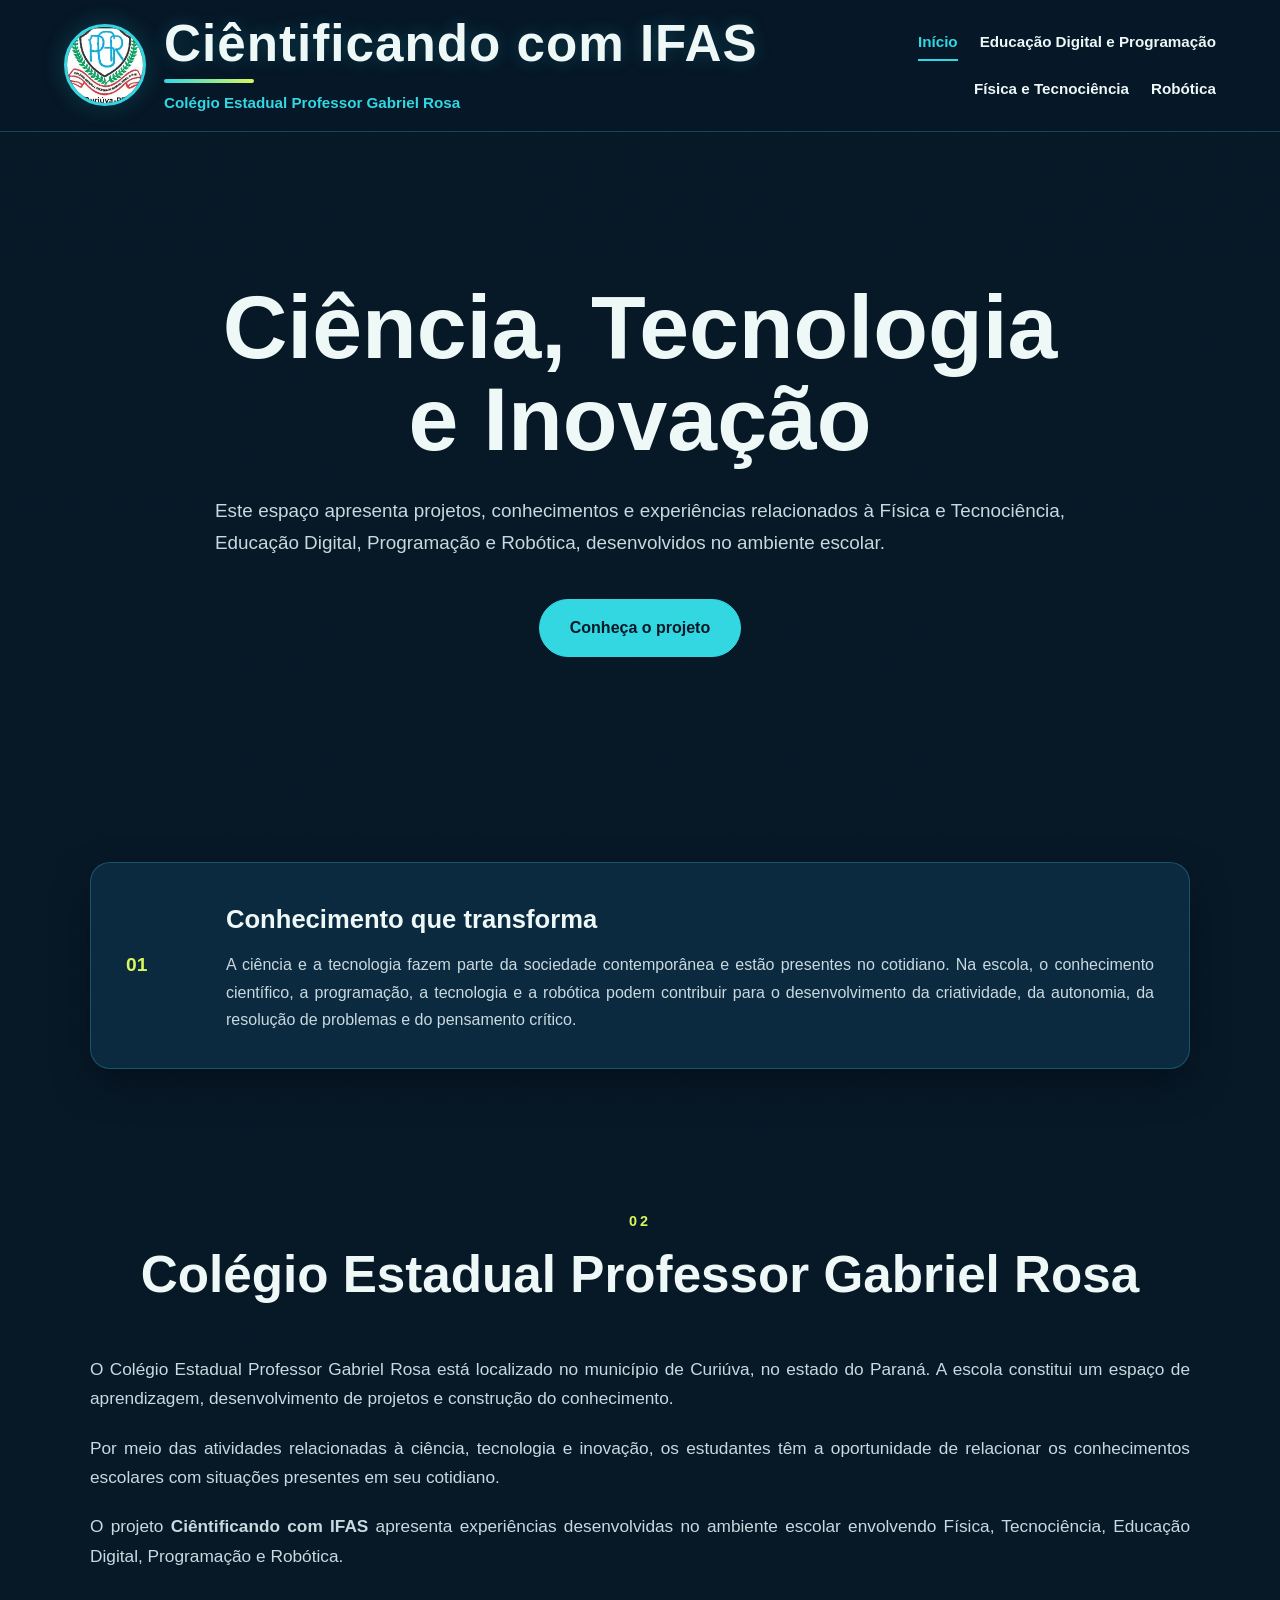
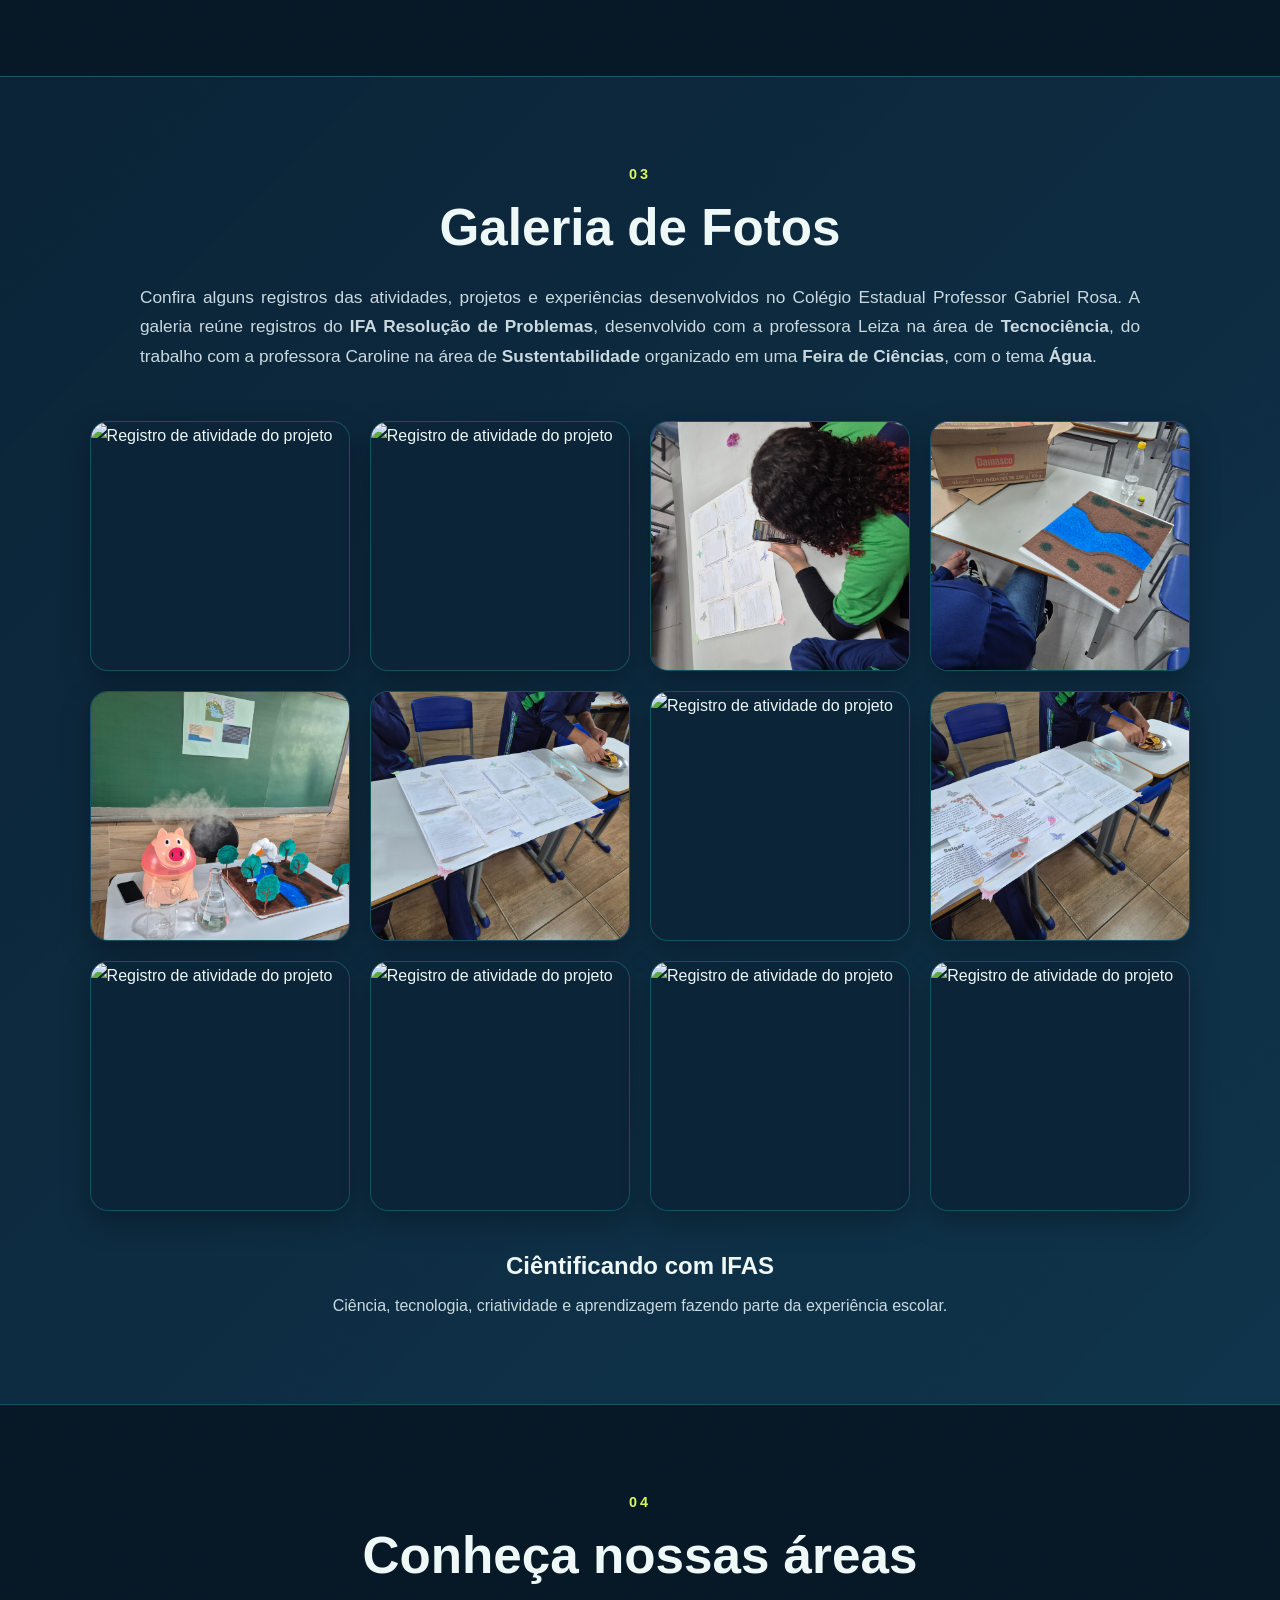
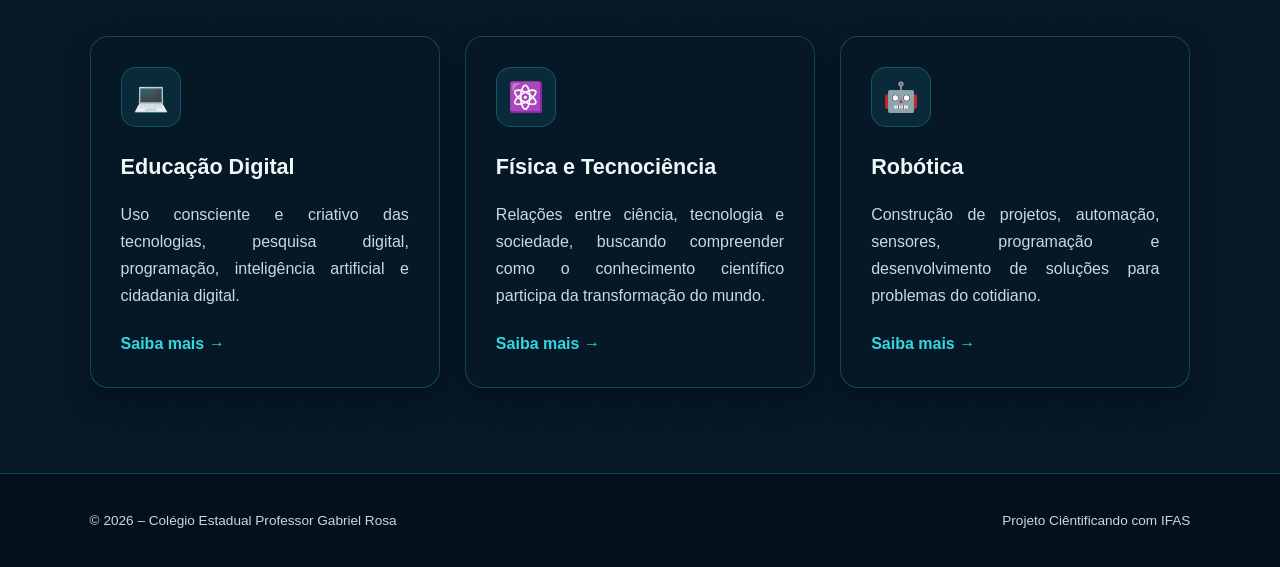
==== commit a950aa1c: "em const" ====
--- a/index.html
+++ b/index.html
@@ -236,7 +236,7 @@
 
 
         <!-- =================================================
-             GALERIA DE PROJETOS
+             GALERIA DE FOTOS
              ================================================= -->
 
         <section class="secao secao-azul galeria">
@@ -251,7 +251,7 @@
 
 
                 <h2>
-                    Galeria de Projetos
+                    Galeria de Fotos
                 </h2>
 
 
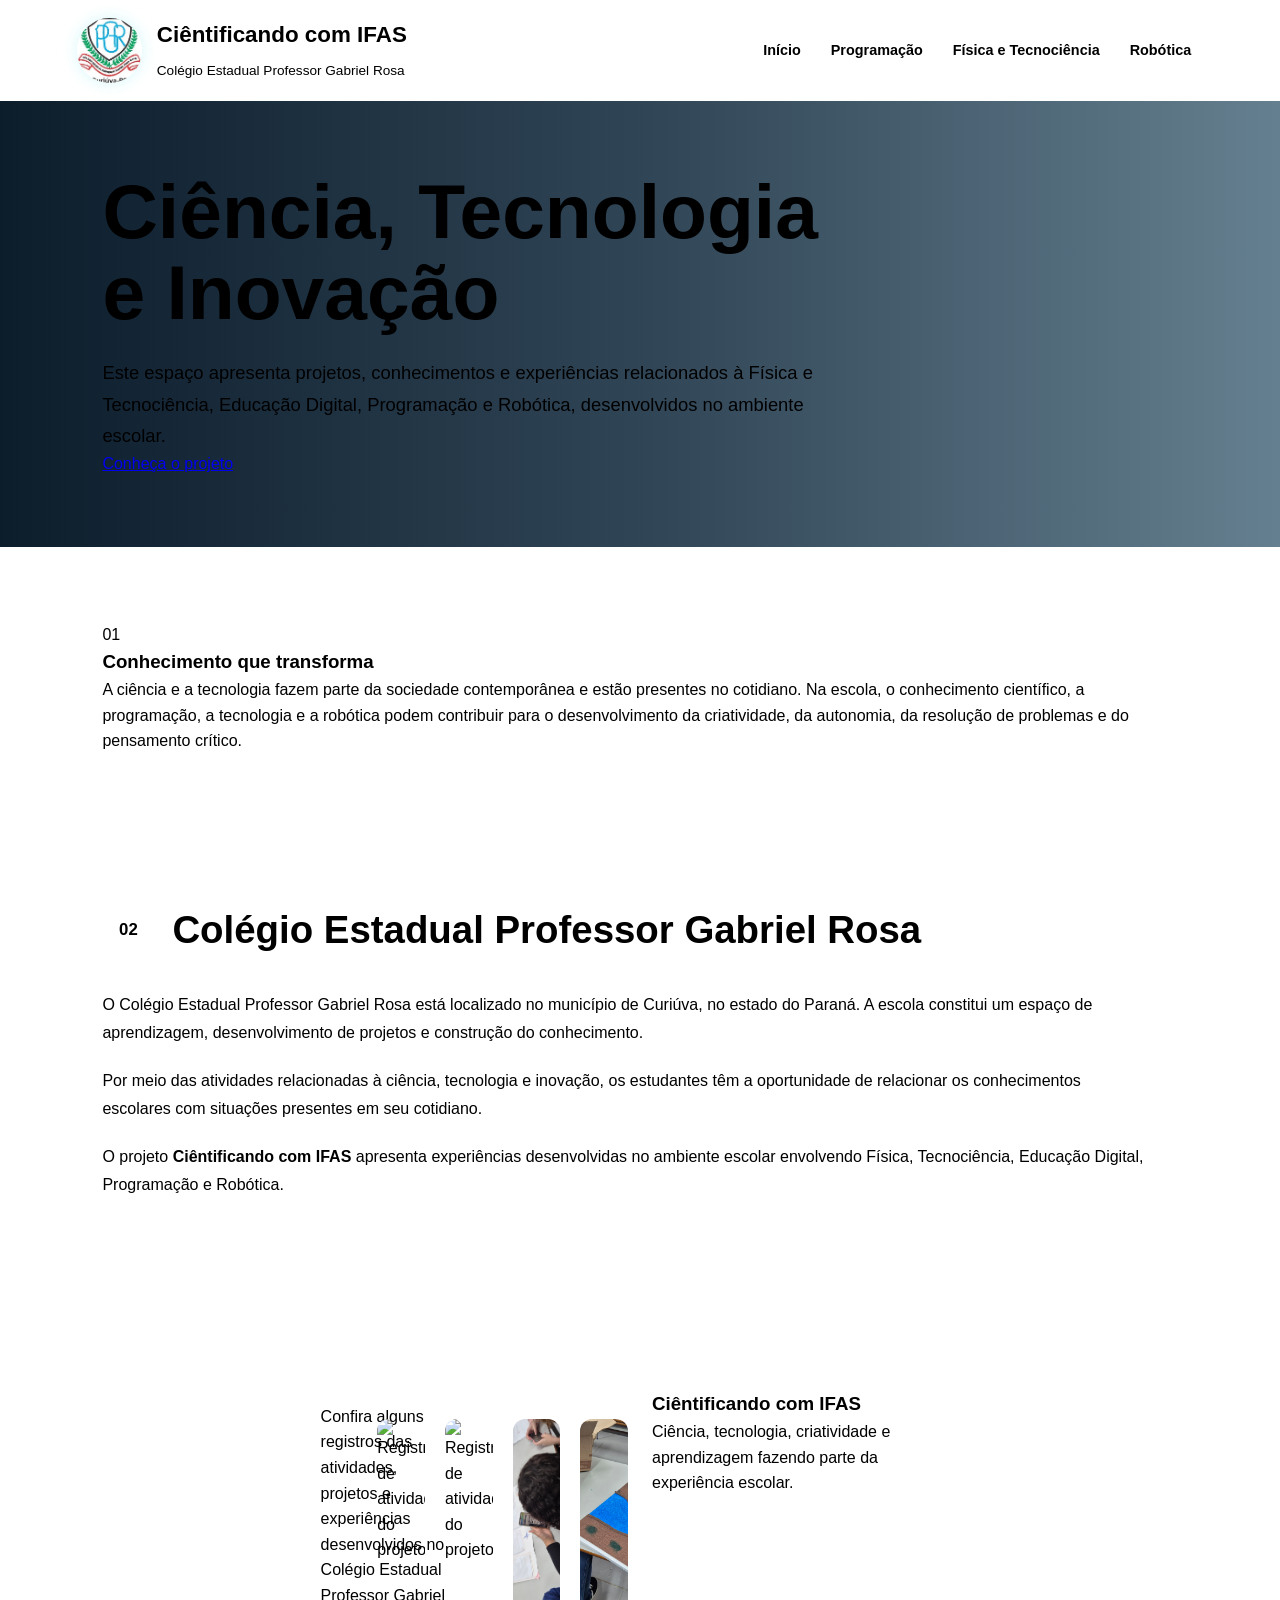
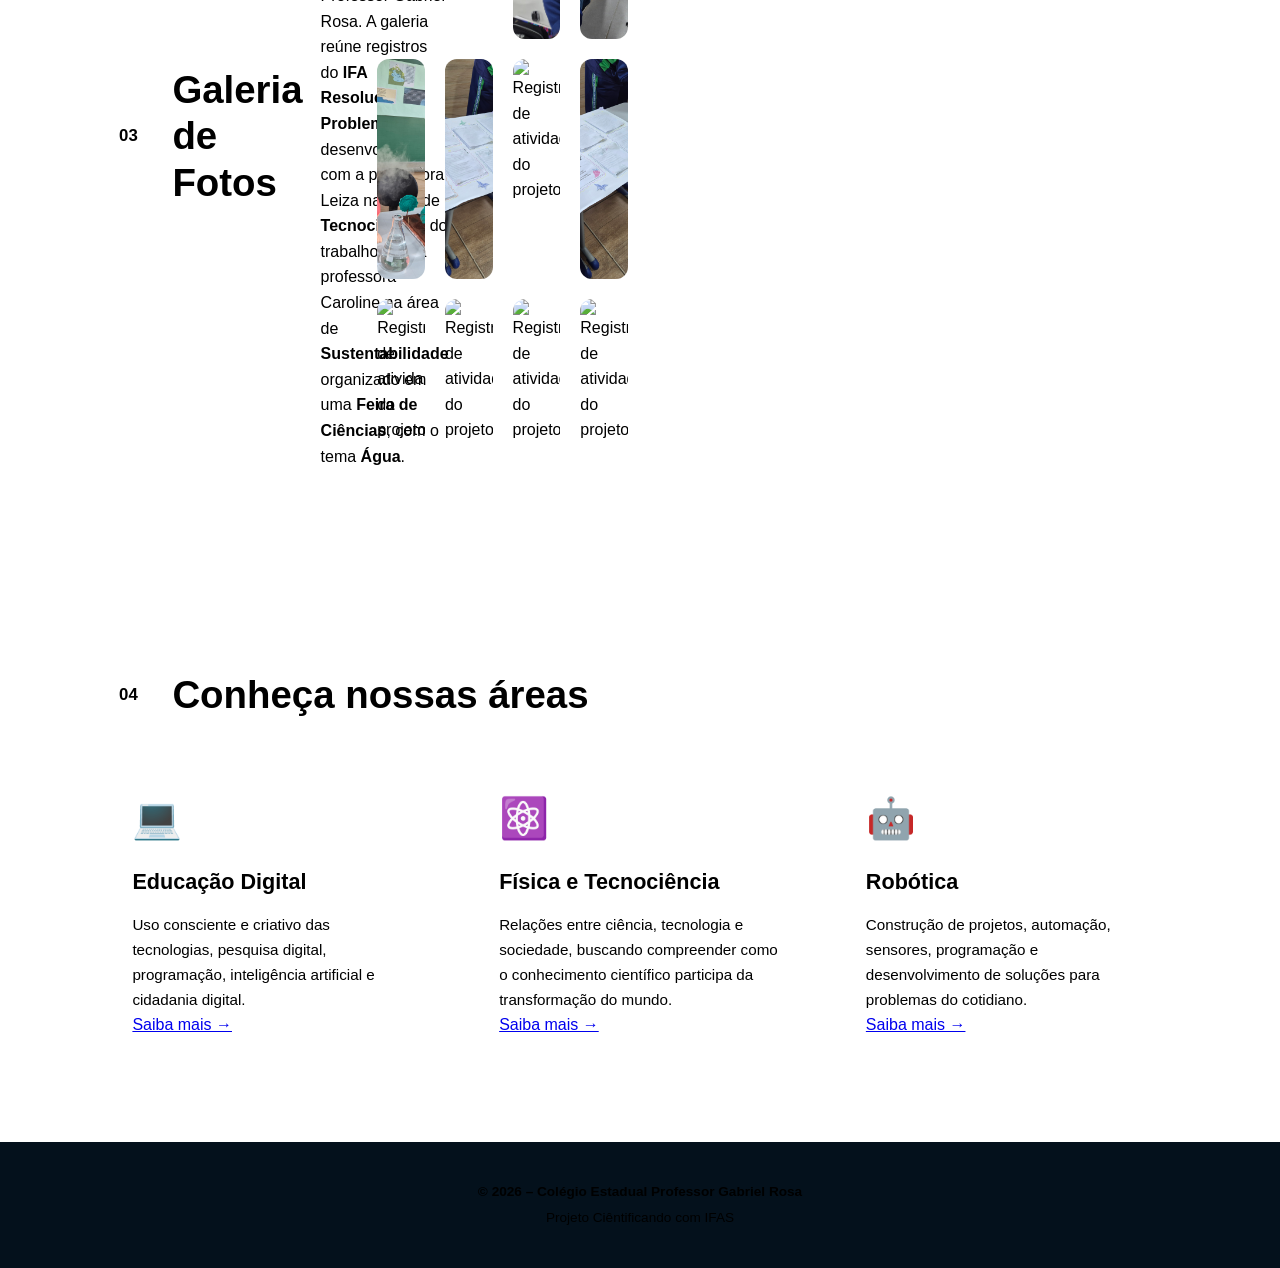
==== commit 0913eec8: "em construcao" ====
--- a/index.html
+++ b/index.html
@@ -74,7 +74,7 @@
             </a>
 
             <a href="educacaodigital.html">
-                Educação Digital e Programação
+                Programação
             </a>
 
             <a href="tecnociencia.html">
--- a/style.css
+++ b/style.css
@@ -1,12 +1,13 @@
+```css
 /* =========================================================
    CIÊNTIFICANDO COM IFAS
+   STYLE.CSS
    COLÉGIO ESTADUAL PROFESSOR GABRIEL ROSA
-   CURIÚVA - PARANÁ
-   ========================================================= */
-
-
-/* =========================================================
-   1. VARIÁVEIS
+   ========================================================= */
+
+
+/* =========================================================
+   1. VARIÁVEIS DO SITE
    ========================================================= */
 
 :root {
@@ -23,7 +24,6 @@
 
     --borda: rgba(50, 215, 226, 0.25);
     --sombra: rgba(0, 0, 0, 0.30);
-
 }
 
 
@@ -32,23 +32,18 @@
    ========================================================= */
 
 * {
-
     margin: 0;
     padding: 0;
     box-sizing: border-box;
-
 }
 
 
 html {
-
     scroll-behavior: smooth;
-
 }
 
 
 body {
-
     width: 100%;
     min-height: 100vh;
 
@@ -57,13 +52,13 @@
         Helvetica,
         sans-serif;
 
-    color: var(--branco);
-
-    background:
-        var(--azul-escuro);
-
-    line-height: 1.7;
-
+    background: var(--azul-escuro);
+
+    color: var(--texto);
+
+    line-height: 1.6;
+
+    overflow-x: hidden;
 }
 
 
@@ -72,49 +67,10 @@
    ========================================================= */
 
 .site-shell {
-
     width: 100%;
     min-height: 100vh;
 
-    overflow: hidden;
-
-    background:
-
-        linear-gradient(
-            rgba(7, 24, 39, 0.94),
-            rgba(7, 24, 39, 0.97)
-        ),
-
-        linear-gradient(
-            45deg,
-            rgba(50, 215, 226, 0.04) 25%,
-            transparent 25%,
-            transparent 75%,
-            rgba(50, 215, 226, 0.04) 75%
-        );
-
-    background-size:
-        auto,
-        42px 42px;
-
-}
-
-
-main {
-
-    width: 100%;
-
-}
-
-
-p {
-
-    color: var(--texto);
-
-    text-align: justify;
-
-    text-justify: inter-word;
-
+    overflow-x: hidden;
 }
 
 
@@ -125,32 +81,25 @@
 .cabecalho {
 
     width: 100%;
-
-    min-height: 125px;
-
-    padding:
-        18px 5%;
+    min-height: 90px;
 
     display: flex;
 
     align-items: center;
-
     justify-content: space-between;
 
     gap: 30px;
 
-    background:
-        rgba(7, 24, 39, 0.98);
+    padding: 18px 6%;
+
+    background: var(--azul);
 
     border-bottom:
         1px solid var(--borda);
 
-    position: sticky;
-
-    top: 0;
+    position: relative;
 
     z-index: 1000;
-
 }
 
 
@@ -164,43 +113,35 @@
 
     align-items: center;
 
-    gap: 18px;
+    gap: 15px;
+
+    min-width: 0;
+}
+
+
+.logo img {
+
+    width: 65px;
+    height: 65px;
 
     flex-shrink: 0;
 
-}
-
-
-.logo img {
-
-    width: 82px;
-    height: 82px;
-
     object-fit: cover;
 
     border-radius: 50%;
 
     border:
-        3px solid var(--ciano);
-
-    background:
-        var(--azul);
+        2px solid var(--ciano);
 
     box-shadow:
-        0 0 25px
+        0 0 15px
         rgba(50, 215, 226, 0.20);
-
-}
-
-
-/* =========================================================
-   6. NOME DO PROJETO
-   ========================================================= */
+}
+
 
 .logo-texto {
 
-    text-align: left;
-
+    min-width: 0;
 }
 
 
@@ -208,1371 +149,1315 @@
 
     color: var(--branco);
 
-    font-size:
-        clamp(2rem, 4vw, 3.4rem);
-
-    font-weight: 900;
-
-    line-height: 1;
-
-    margin-bottom: 10px;
-
-    letter-spacing: 1px;
-
-    text-shadow:
-        0 0 18px
-        rgba(50, 215, 226, 0.20);
-
-}
-
-
-/* LINHA DECORATIVA */
+    font-size: 1.4rem;
+
+    line-height: 1.2;
+
+    margin-bottom: 3px;
+}
+
+
+.logo-texto p {
+
+    color: var(--texto);
+
+    font-size: 0.85rem;
+
+    line-height: 1.3;
+}
+
 
 .linha-destaque {
 
     display: block;
 
-    width: 90px;
-
-    height: 4px;
-
-    margin:
-        10px 0;
+    width: 70px;
+    height: 3px;
+
+    margin: 5px 0;
+
+    background: var(--verde);
 
     border-radius: 10px;
+}
+
+
+/* =========================================================
+   6. MENU
+   ========================================================= */
+
+.menu {
+
+    display: flex;
+
+    align-items: center;
+
+    justify-content: flex-end;
+
+    gap: 6px;
+}
+
+
+.menu a {
+
+    display: block;
+
+    padding: 10px 12px;
+
+    color: var(--texto);
+
+    text-decoration: none;
+
+    font-size: 0.90rem;
+
+    font-weight: bold;
+
+    line-height: 1.3;
+
+    border-radius: 7px;
+
+    transition:
+        background 0.3s ease,
+        color 0.3s ease,
+        transform 0.3s ease;
+}
+
+
+.menu a:hover {
+
+    color: var(--azul-escuro);
+
+    background: var(--ciano);
+
+    transform:
+        translateY(-2px);
+}
+
+
+.menu a.ativo {
+
+    color: var(--azul-escuro);
+
+    background: var(--verde);
+}
+
+
+/* =========================================================
+   7. BOTÃO MENU MOBILE
+   ========================================================= */
+
+.botao-menu {
+
+    display: none;
+
+    width: 45px;
+    height: 42px;
+
+    align-items: center;
+    justify-content: center;
+
+    padding: 0;
+
+    background: transparent;
+
+    color: var(--ciano);
+
+    border:
+        1px solid var(--ciano);
+
+    border-radius: 7px;
+
+    font-size: 1.7rem;
+
+    cursor: pointer;
+}
+
+
+/* =========================================================
+   8. HERO
+   ========================================================= */
+
+.hero {
+
+    width: 100%;
+
+    min-height: 430px;
+
+    display: flex;
+
+    align-items: center;
+
+    padding:
+        70px 8%;
 
     background:
         linear-gradient(
             90deg,
-            var(--ciano),
-            var(--verde)
+            rgba(7, 24, 39, 0.98),
+            rgba(11, 36, 56, 0.85),
+            rgba(18, 59, 84, 0.65)
         );
 
-}
-
-
-.logo-texto p {
+    border-bottom:
+        1px solid var(--borda);
+}
+
+
+.hero-pagina {
+
+    min-height: 380px;
+}
+
+
+.hero-conteudo {
+
+    width: 100%;
+
+    max-width: 900px;
+}
+
+
+.hero-conteudo h2 {
+
+    margin-bottom: 25px;
+
+    color: var(--branco);
+
+    font-size:
+        clamp(2.5rem, 6vw, 5rem);
+
+    line-height: 1.05;
+}
+
+
+.hero-conteudo p {
+
+    max-width: 720px;
+
+    color: var(--texto);
+
+    font-size: 1.15rem;
+
+    line-height: 1.7;
+}
+
+
+/* =========================================================
+   9. SEÇÕES
+   ========================================================= */
+
+.secao {
+
+    width: 100%;
+
+    padding:
+        75px 8%;
+
+    background:
+        var(--azul-escuro);
+}
+
+
+.secao-azul {
+
+    background:
+        var(--azul);
+}
+
+
+/* =========================================================
+   10. TÍTULO DAS SEÇÕES
+   ========================================================= */
+
+.titulo-secao {
+
+    display: flex;
+
+    align-items: center;
+
+    gap: 18px;
+
+    margin-bottom: 35px;
+}
+
+
+.titulo-secao span {
+
+    width: 52px;
+    height: 52px;
+
+    flex-shrink: 0;
+
+    display: flex;
+
+    align-items: center;
+    justify-content: center;
+
+    border-radius: 50%;
+
+    background:
+        var(--verde);
+
+    color:
+        var(--azul-escuro);
+
+    font-size: 1.05rem;
+
+    font-weight: bold;
+}
+
+
+.titulo-secao h2 {
+
+    color: var(--branco);
+
+    font-size:
+        clamp(1.7rem, 3vw, 2.5rem);
+
+    line-height: 1.2;
+}
+
+
+/* =========================================================
+   11. TEXTOS
+   ========================================================= */
+
+.sobre-texto {
+
+    width: 100%;
+
+    max-width: 1050px;
+}
+
+
+.sobre-texto p {
+
+    margin-bottom: 20px;
+
+    color: var(--texto);
+
+    font-size: 1rem;
+
+    line-height: 1.75;
+}
+
+
+.sobre-texto p:last-child {
+
+    margin-bottom: 0;
+}
+
+
+.sobre-texto strong {
 
     color: var(--ciano);
-
-    font-size: 0.95rem;
-
-    font-weight: 600;
-
-    line-height: 1.3;
-
-    text-align: left;
-
-}
-
-
-/* =========================================================
-   7. MENU
-   ========================================================= */
-
-.menu {
-
-    display: flex;
-
-    align-items: center;
-
-    justify-content: flex-end;
-
-    flex-wrap: wrap;
-
-    gap: 22px;
-
-}
-
-
-.menu a {
-
-    color: var(--branco);
-
-    text-decoration: none;
-
-    font-size: 0.95rem;
-
-    font-weight: 600;
-
-    position: relative;
-
-    transition:
-        color 0.3s ease,
-        transform 0.3s ease;
-
-}
-
-
-.menu a::after {
-
-    content: "";
-
-    position: absolute;
-
-    left: 0;
-
-    bottom: -7px;
-
-    width: 0;
-
-    height: 2px;
+}
+
+
+/* =========================================================
+   12. CARDS
+   ========================================================= */
+
+.cards {
+
+    width: 100%;
+
+    display: grid;
+
+    grid-template-columns:
+        repeat(3, minmax(0, 1fr));
+
+    gap: 25px;
+
+    align-items: stretch;
+}
+
+
+.cards article {
+
+    width: 100%;
+
+    padding: 30px;
 
     background:
-        var(--ciano);
-
-    transition:
-        width 0.3s ease;
-
-}
-
-
-.menu a:hover {
-
-    color: var(--ciano);
-
-    transform:
-        translateY(-2px);
-
-}
-
-
-.menu a:hover::after,
-.menu a.ativo::after {
-
-    width: 100%;
-
-}
-
-
-.menu a.ativo {
-
-    color: var(--ciano);
-
-}
-
-
-/* =========================================================
-   8. BOTÃO MENU MOBILE
-   ========================================================= */
-
-.botao-menu {
-
-    display: none;
+        rgba(255, 255, 255, 0.04);
 
     border:
         1px solid var(--borda);
 
+    border-radius: 15px;
+
+    box-shadow:
+        0 10px 30px var(--sombra);
+
+    transition:
+        transform 0.3s ease,
+        border-color 0.3s ease,
+        background 0.3s ease;
+}
+
+
+.cards article:hover {
+
+    transform:
+        translateY(-7px);
+
+    border-color:
+        var(--ciano);
+
+    background:
+        rgba(50, 215, 226, 0.06);
+}
+
+
+.card-icone {
+
+    margin-bottom: 15px;
+
+    font-size: 2.5rem;
+}
+
+
+.cards h3 {
+
+    margin-bottom: 12px;
+
+    color: var(--verde);
+
+    font-size: 1.35rem;
+}
+
+
+.cards p {
+
+    color: var(--texto);
+
+    font-size: 0.95rem;
+
+    line-height: 1.65;
+}
+
+
+/* =========================================================
+   13. GALERIA DE FOTOS
+   ========================================================= */
+
+.galeria {
+
+    width: 100%;
+
+    margin-top: 40px;
+
+    display: grid;
+
+    grid-template-columns:
+        repeat(4, minmax(0, 1fr));
+
+    gap: 24px;
+
+    align-items: stretch;
+}
+
+
+/* =========================================================
+   14. CARD DA GALERIA
+   ========================================================= */
+
+.foto-galeria {
+
+    width: 100%;
+    height: 100%;
+
+    min-width: 0;
+
+    margin: 0;
+
+    display: flex;
+
+    flex-direction: column;
+
+    overflow: hidden;
+
+    background:
+        var(--azul-escuro);
+
+    border:
+        1px solid var(--borda);
+
+    border-radius: 14px;
+
+    box-shadow:
+        0 10px 25px var(--sombra);
+
+    cursor: pointer;
+
+    transition:
+        transform 0.3s ease,
+        border-color 0.3s ease,
+        box-shadow 0.3s ease;
+}
+
+
+.foto-galeria:hover {
+
+    transform:
+        translateY(-6px);
+
+    border-color:
+        var(--ciano);
+
+    box-shadow:
+        0 15px 35px
+        rgba(0, 0, 0, 0.45);
+}
+
+
+/* =========================================================
+   15. IMAGENS DA GALERIA
+   ========================================================= */
+
+.foto-galeria img {
+
+    display: block;
+
+    width: 100%;
+    height: 220px;
+
+    flex-shrink: 0;
+
+    object-fit: cover;
+
+    object-position: center;
+
     background:
         var(--azul);
 
+    transition:
+        transform 0.4s ease,
+        filter 0.4s ease;
+}
+
+
+.foto-galeria:hover img {
+
+    transform:
+        scale(1.04);
+
+    filter:
+        brightness(1.08);
+}
+
+
+/* =========================================================
+   16. LEGENDAS DAS FOTOS
+   ========================================================= */
+
+.foto-galeria figcaption {
+
+    width: 100%;
+
+    min-height: 65px;
+
+    flex: 1;
+
+    display: flex;
+
+    align-items: center;
+
+    padding:
+        14px 15px;
+
+    background:
+        var(--azul);
+
     color:
         var(--branco);
 
-    font-size: 1.6rem;
-
-    padding:
-        7px 12px;
-
-    border-radius: 8px;
-
-    cursor: pointer;
-
-}
-
-
-/* =========================================================
-   9. HERO / APRESENTAÇÃO
-   ========================================================= */
-
-.hero {
-
-    width: 100%;
-
-    min-height: 75vh;
-
-    padding:
-        90px 7%;
-
-    display: flex;
-
-    align-items: center;
-
-    justify-content: center;
-
-}
-
-
-.hero-conteudo {
-
-    width: 100%;
-
-    max-width: 950px;
-
-    margin: auto;
-
-    text-align: center;
-
-}
-
-
-.hero h2 {
-
-    color: var(--branco);
-
-    font-size:
-        clamp(3rem, 7vw, 6rem);
-
-    font-weight: 800;
-
-    line-height: 1.02;
-
-    margin-bottom: 30px;
-
-}
-
-
-.hero p {
-
-    max-width: 850px;
-
-    margin:
-        25px auto;
-
-    color: var(--texto);
-
-    font-size: 1.18rem;
-
-    text-align: justify;
-
-}
-
-
-.botao {
-
-    display: inline-block;
-
-    margin-top: 15px;
-
-    padding:
-        14px 30px;
-
-    border:
-        1px solid var(--ciano);
-
-    border-radius: 30px;
-
-    color:
-        var(--azul-escuro);
+    font-size: 0.88rem;
+
+    line-height: 1.4;
+
+    text-align: left;
+}
+
+
+/* =========================================================
+   17. GALERIA ANTIGA
+   Mantida para não prejudicar outras páginas
+   ========================================================= */
+
+.galeria-grid {
+
+    width: 100%;
+
+    display: grid;
+
+    grid-template-columns:
+        repeat(4, minmax(0, 1fr));
+
+    gap: 20px;
+
+    align-items: stretch;
+
+    margin-top: 30px;
+}
+
+
+.foto-item {
+
+    width: 100%;
+
+    overflow: hidden;
 
     background:
-        var(--ciano);
-
-    text-decoration: none;
-
-    font-weight: bold;
-
-    transition:
-        transform 0.3s ease,
-        box-shadow 0.3s ease;
-
-}
-
-
-.botao:hover {
-
-    transform:
-        translateY(-3px);
-
-    box-shadow:
-        0 10px 25px
-        rgba(50, 215, 226, 0.25);
-
-}
-
-
-/* =========================================================
-   10. SEÇÕES
-   ========================================================= */
-
-.secao {
-
-    width: 100%;
-
-    padding:
-        85px 7%;
-
-}
-
-
-.secao-azul {
-
-    background:
-
-        linear-gradient(
-            135deg,
-            rgba(11, 36, 56, 0.95),
-            rgba(18, 59, 84, 0.80)
-        );
-
-    border-top:
-        1px solid var(--borda);
-
-    border-bottom:
-        1px solid var(--borda);
-
-}
-
-
-/* =========================================================
-   11. TÍTULOS DAS SEÇÕES
-   ========================================================= */
-
-.titulo-secao {
-
-    width: 100%;
-
-    max-width: 1200px;
-
-    margin:
-        0 auto 50px;
-
-    text-align: center;
-
-}
-
-
-.titulo-secao span {
-
-    display: block;
-
-    color: var(--verde);
-
-    font-size: 0.9rem;
-
-    font-weight: bold;
-
-    letter-spacing: 3px;
-
-    margin-bottom: 10px;
-
-}
-
-
-.titulo-secao h2 {
-
-    color: var(--branco);
-
-    font-size:
-        clamp(2rem, 4vw, 3.2rem);
-
-    line-height: 1.2;
-
-}
-
-
-/* =========================================================
-   12. DESTAQUE
-   ========================================================= */
-
-.destaque {
-
-    padding-top: 55px;
-
-    padding-bottom: 55px;
-
-}
-
-
-.info-card {
-
-    width: 100%;
-
-    max-width: 1100px;
-
-    min-height: 170px;
-
-    margin: auto;
-
-    padding: 35px;
-
-    display: flex;
-
-    align-items: center;
-
-    gap: 30px;
+        var(--azul);
 
     border:
         1px solid var(--borda);
 
-    border-radius: 20px;
-
-    background:
-        rgba(18, 59, 84, 0.55);
-
-    box-shadow:
-        0 15px 40px
-        var(--sombra);
-
-}
-
-
-.info-numero {
-
-    min-width: 70px;
-
-    color: var(--verde);
-
-    font-size: 1.2rem;
-
-    font-weight: bold;
-
-}
-
-
-.info-card h3 {
-
-    margin-bottom: 10px;
-
-    color: var(--branco);
-
-    font-size: 1.6rem;
-
-}
-
-
-/* =========================================================
-   13. SOBRE A ESCOLA
-   ========================================================= */
-
-.sobre-texto {
-
-    width: 100%;
-
-    max-width: 1100px;
-
-    margin: auto;
-
-}
-
-
-.sobre-texto p {
-
-    margin-bottom: 20px;
-
-    font-size: 1.08rem;
-
-}
-
-
-/* =========================================================
-   14. GALERIA
-   ========================================================= */
-
-.galeria {
-
-    position: relative;
-
-}
-
-
-.descricao-galeria {
-
-    max-width: 1000px;
-
-    margin:
-        25px auto 0;
-
-    font-size: 1.08rem;
-
-}
-
-
-/* =========================================================
-   15. GRID DA GALERIA
-   ========================================================= */
-
-.galeria-grid {
-
-    width: 100%;
-
-    max-width: 1250px;
-
-    margin: 0 auto;
-
-    display: grid;
-
-    grid-template-columns:
-        repeat(4, minmax(0, 1fr));
-
-    gap: 20px;
-
-}
-
-
-/* =========================================================
-   16. FOTOS
-   ========================================================= */
-
-.foto-item {
-
-    width: 100%;
-
-    height: 250px;
-
-    overflow: hidden;
-
-    position: relative;
-
-    border-radius: 18px;
-
-    border:
-        1px solid var(--borda);
-
-    background:
-        var(--azul);
-
-    box-shadow:
-        0 10px 30px
-        var(--sombra);
-
-    transition:
-        transform 0.35s ease,
-        border-color 0.35s ease,
-        box-shadow 0.35s ease;
-
-}
-
-
-.foto-item img {
-
-    width: 100%;
-
-    height: 100%;
-
-    display: block;
-
-    object-fit: cover;
-
-    transition:
-        transform 0.5s ease,
-        filter 0.5s ease;
-
-}
-
-
-.foto-item:hover {
-
-    transform:
-        translateY(-7px);
-
-    border-color:
-        var(--ciano);
-
-    box-shadow:
-        0 18px 40px
-        rgba(0, 0, 0, 0.40);
-
-}
-
-
-.foto-item:hover img {
-
-    transform:
-        scale(1.08);
-
-    filter:
-        brightness(1.08);
-
-}
-
-
-/* =========================================================
-   17. LEGENDA DA GALERIA
-   ========================================================= */
-
-.foto-legenda {
-
-    max-width: 900px;
-
-    margin:
-        35px auto 0;
-
-    text-align: center;
-
-}
-
-
-.foto-legenda h3 {
-
-    color: var(--branco);
-
-    font-size: 1.5rem;
-
-    margin-bottom: 5px;
-
-}
-
-
-.foto-legenda p {
-
-    text-align: center;
-
-}
-
-
-/* =========================================================
-   18. CARDS DAS ÁREAS
-   ========================================================= */
-
-.cards {
-
-    width: 100%;
-
-    max-width: 1200px;
-
-    margin: auto;
-
-    display: grid;
-
-    grid-template-columns:
-        repeat(3, minmax(0, 1fr));
-
-    gap: 25px;
-
-}
-
-
-.cards article {
-
-    min-height: 280px;
-
-    padding: 30px;
-
-    border:
-        1px solid var(--borda);
-
-    border-radius: 18px;
-
-    background:
-        rgba(7, 24, 39, 0.65);
-
-    box-shadow:
-        0 12px 30px
-        var(--sombra);
+    border-radius: 12px;
 
     transition:
         transform 0.3s ease,
         border-color 0.3s ease;
-
-}
-
-
-.cards article:hover {
+}
+
+
+.foto-item:hover {
 
     transform:
-        translateY(-7px);
+        translateY(-5px);
 
     border-color:
         var(--ciano);
-
-}
-
-
-/* =========================================================
-   19. ÍCONES DOS CARDS
-   ========================================================= */
-
-.card-icone {
-
-    width: 60px;
-
-    height: 60px;
-
-    margin-bottom: 22px;
+}
+
+
+.foto-item img {
+
+    display: block;
+
+    width: 100%;
+    height: 220px;
+
+    object-fit: cover;
+
+    object-position: center;
+}
+
+
+/* =========================================================
+   18. LIGHTBOX
+   ========================================================= */
+
+.lightbox {
+
+    position: fixed;
+
+    inset: 0;
+
+    z-index: 9999;
+
+    display: none;
+
+    align-items: center;
+
+    justify-content: center;
+
+    padding: 40px;
+
+    background:
+        rgba(0, 0, 0, 0.90);
+}
+
+
+.lightbox.ativo {
 
     display: flex;
+}
+
+
+/* =========================================================
+   19. IMAGEM AMPLIADA
+   ========================================================= */
+
+.lightbox img {
+
+    display: block;
+
+    max-width: 90vw;
+    max-height: 85vh;
+
+    width: auto;
+    height: auto;
+
+    object-fit: contain;
+
+    border-radius: 8px;
+
+    box-shadow:
+        0 20px 60px
+        rgba(0, 0, 0, 0.65);
+}
+
+
+/* =========================================================
+   20. BOTÃO FECHAR LIGHTBOX
+   ========================================================= */
+
+.fechar-lightbox {
+
+    position: absolute;
+
+    top: 20px;
+    right: 30px;
+
+    width: 48px;
+    height: 48px;
+
+    display: flex;
 
     align-items: center;
-
     justify-content: center;
 
-    border-radius: 15px;
+    padding: 0;
 
     background:
-        rgba(50, 215, 226, 0.10);
+        transparent;
+
+    color:
+        var(--branco);
 
     border:
+        1px solid var(--ciano);
+
+    border-radius: 50%;
+
+    font-size: 2.2rem;
+
+    line-height: 1;
+
+    cursor: pointer;
+
+    transition:
+        background 0.3s ease,
+        color 0.3s ease,
+        transform 0.3s ease;
+}
+
+
+.fechar-lightbox:hover {
+
+    background:
+        var(--ciano);
+
+    color:
+        var(--azul-escuro);
+
+    transform:
+        rotate(90deg);
+}
+
+
+/* =========================================================
+   21. RODAPÉ
+   ========================================================= */
+
+.rodape {
+
+    width: 100%;
+
+    padding:
+        35px 8%;
+
+    background:
+        #04111c;
+
+    border-top:
         1px solid var(--borda);
+
+    text-align: center;
+}
+
+
+.rodape p {
+
+    margin: 5px 0;
+
+    color:
+        var(--texto);
+
+    font-size: 0.85rem;
+
+    line-height: 1.5;
+}
+
+
+.rodape p:first-child {
 
     color:
         var(--ciano);
 
-    font-size: 1.8rem;
-
-}
-
-
-.cards article h3 {
-
-    margin-bottom: 15px;
-
-    color:
-        var(--branco);
-
-    font-size: 1.35rem;
-
-}
-
-
-.cards article p {
-
-    width: 100%;
-
-    margin-bottom: 20px;
-
-    text-align: justify;
-
-}
-
-
-.cards article a {
-
-    color:
-        var(--ciano);
-
-    text-decoration: none;
-
     font-weight: bold;
-
-}
-
-
-.cards article a:hover {
-
-    color:
-        var(--verde);
-
-}
-
-
-/* =========================================================
-   20. IMAGENS DAS OUTRAS PÁGINAS
-   ========================================================= */
-
-.sobre-texto img,
-.conteudo-area img,
-.robotica-texto img,
-.tecnociencia img {
-
-    display: block;
-
-    max-width: 100%;
-
-    height: auto;
-
-    margin:
-        20px auto;
-
-    border-radius: 15px;
-
-    object-fit: cover;
-
-}
-
-
-.imagem-professora {
-
-    width: 180px;
-
-    height: 180px;
-
-    display: block;
-
-    margin:
-        0 auto 25px;
-
-    object-fit: cover;
-
-    border-radius: 50%;
-
-    border:
-        3px solid var(--ciano);
-
-    box-shadow:
-        0 10px 30px
-        var(--sombra);
-
-}
-
-
-/* =========================================================
-   21. TECNOCIÊNCIA
-   ========================================================= */
-
-.tecnociencia {
-
-    width: 100%;
-
-    max-width: 1200px;
-
-    margin: auto;
-
-    display: grid;
-
-    grid-template-columns:
-        repeat(2, minmax(0, 1fr));
-
-    gap: 50px;
-
-    align-items: center;
-
-}
-
-
-/* =========================================================
-   22. ROBÓTICA
-   ========================================================= */
-
-.robotica-grid {
-
-    width: 100%;
-
-    max-width: 1200px;
-
-    margin: auto;
-
-    display: grid;
-
-    grid-template-columns:
-        minmax(220px, 0.7fr)
-        minmax(0, 1.3fr);
-
-    gap: 50px;
-
-    align-items: center;
-
-}
-
-
-.robo-ilustracao {
-
-    min-height: 300px;
-
-    display: flex;
-
-    align-items: center;
-
-    justify-content: center;
-
-    border:
-        1px solid var(--borda);
-
-    border-radius: 25px;
-
-    background:
-        rgba(18, 59, 84, 0.40);
-
-}
-
-
-.robo-ilustracao span {
-
-    font-size: 9rem;
-
-}
-
-
-.robotica-texto h2 {
-
-    margin-bottom: 20px;
-
-    color:
-        var(--branco);
-
-    font-size: 2.4rem;
-
-}
-
-
-.robotica-texto p {
-
-    margin-bottom: 18px;
-
-    text-align: justify;
-
-}
-
-
-/* =========================================================
-   23. HABILIDADES
-   ========================================================= */
-
-.habilidades {
-
-    display: flex;
-
-    flex-wrap: wrap;
-
-    gap: 10px;
-
-    margin-top: 25px;
-
-}
-
-
-.habilidades span {
-
-    padding:
-        7px 13px;
-
-    border:
-        1px solid var(--borda);
-
-    border-radius: 20px;
-
-    background:
-        rgba(50, 215, 226, 0.08);
-
-    color:
-        var(--ciano);
-
-    font-size: 0.85rem;
-
-}
-
-
-/* =========================================================
-   24. RODAPÉ
-   ========================================================= */
-
-.rodape {
-
-    width: 100%;
-
-    padding:
-        35px 7%;
-
-    display: flex;
-
-    align-items: center;
-
-    justify-content: space-between;
-
-    flex-wrap: wrap;
-
-    gap: 15px;
-
-    background:
-        #04111d;
-
-    border-top:
-        1px solid var(--borda);
-
-}
-
-
-.rodape p {
-
-    color:
-        var(--texto);
-
-    font-size: 0.85rem;
-
-    text-align: left;
-
-}
-
-
-/* =========================================================
-   25. TABLETS
-   ========================================================= */
-
-@media (max-width: 1100px) {
-
+}
+
+
+/* =========================================================
+   22. TABLETS
+   ========================================================= */
+
+@media (max-width: 1000px) {
+
+
+    /* CABEÇALHO */
 
     .cabecalho {
 
-        flex-wrap: wrap;
-
+        padding:
+            15px 4%;
+
+        gap: 15px;
     }
 
 
     .menu {
 
-        width: 100%;
-
-        justify-content: center;
-
-    }
-
-
-    .galeria-grid {
+        gap: 3px;
+    }
+
+
+    .menu a {
+
+        padding:
+            8px 9px;
+
+        font-size:
+            0.80rem;
+    }
+
+
+    /* HERO */
+
+    .hero {
+
+        padding:
+            60px 6%;
+    }
+
+
+    /* SEÇÕES */
+
+    .secao {
+
+        padding:
+            60px 6%;
+    }
+
+
+    /* CARDS */
+
+    .cards {
+
+        grid-template-columns:
+            repeat(2, minmax(0, 1fr));
+    }
+
+
+    /* GALERIA */
+
+    .galeria {
 
         grid-template-columns:
             repeat(3, minmax(0, 1fr));
 
-    }
-
+        gap: 20px;
+    }
+
+
+    .foto-galeria img {
+
+        height: 210px;
+    }
+
+
+    /* GALERIA ANTIGA */
+
+    .galeria-grid {
+
+        grid-template-columns:
+            repeat(3, minmax(0, 1fr));
+    }
+
+}
+
+
+/* =========================================================
+   23. CELULARES
+   ========================================================= */
+
+@media (max-width: 700px) {
+
+
+    /* -----------------------------------------------------
+       CABEÇALHO
+       ----------------------------------------------------- */
+
+    .cabecalho {
+
+        min-height: 75px;
+
+        padding:
+            12px 5%;
+    }
+
+
+    .logo {
+
+        gap: 10px;
+    }
+
+
+    .logo img {
+
+        width: 52px;
+        height: 52px;
+    }
+
+
+    .logo-texto h1 {
+
+        font-size: 1.05rem;
+    }
+
+
+    .logo-texto p {
+
+        font-size: 0.72rem;
+    }
+
+
+    .linha-destaque {
+
+        width: 50px;
+
+        height: 2px;
+    }
+
+
+    /* -----------------------------------------------------
+       BOTÃO MENU
+       ----------------------------------------------------- */
+
+    .botao-menu {
+
+        display: flex;
+
+        flex-shrink: 0;
+    }
+
+
+    /* -----------------------------------------------------
+       MENU MOBILE
+       ----------------------------------------------------- */
+
+    .menu {
+
+        position: absolute;
+
+        top: 100%;
+        left: 0;
+        right: 0;
+
+        display: none;
+
+        flex-direction: column;
+
+        align-items: stretch;
+
+        gap: 0;
+
+        padding:
+            12px 5%;
+
+        background:
+            var(--azul);
+
+        border-bottom:
+            1px solid var(--borda);
+
+        box-shadow:
+            0 10px 25px
+            rgba(0, 0, 0, 0.35);
+    }
+
+
+    .menu.ativo {
+
+        display: flex;
+    }
+
+
+    .menu a {
+
+        width: 100%;
+
+        padding:
+            13px;
+
+        text-align: center;
+
+        border-bottom:
+            1px solid var(--borda);
+
+        font-size: 0.88rem;
+    }
+
+
+    .menu a:last-child {
+
+        border-bottom: none;
+    }
+
+
+    /* -----------------------------------------------------
+       HERO
+       ----------------------------------------------------- */
+
+    .hero {
+
+        min-height: 350px;
+
+        padding:
+            50px 6%;
+    }
+
+
+    .hero-pagina {
+
+        min-height: 330px;
+    }
+
+
+    .hero-conteudo h2 {
+
+        font-size:
+            2.7rem;
+    }
+
+
+    .hero-conteudo p {
+
+        font-size:
+            1rem;
+
+        line-height:
+            1.6;
+    }
+
+
+    /* -----------------------------------------------------
+       SEÇÕES
+       ----------------------------------------------------- */
+
+    .secao {
+
+        padding:
+            50px 6%;
+    }
+
+
+    .titulo-secao {
+
+        gap: 12px;
+
+        margin-bottom:
+            25px;
+    }
+
+
+    .titulo-secao span {
+
+        width: 42px;
+        height: 42px;
+
+        font-size:
+            0.9rem;
+    }
+
+
+    .titulo-secao h2 {
+
+        font-size:
+            1.6rem;
+    }
+
+
+    .sobre-texto p {
+
+        font-size:
+            0.95rem;
+    }
+
+
+    /* -----------------------------------------------------
+       CARDS
+       ----------------------------------------------------- */
 
     .cards {
+
+        grid-template-columns:
+            1fr;
+
+        gap: 18px;
+    }
+
+
+    .cards article {
+
+        padding:
+            24px;
+    }
+
+
+    /* -----------------------------------------------------
+       GALERIA
+       ----------------------------------------------------- */
+
+    .galeria {
 
         grid-template-columns:
             repeat(2, minmax(0, 1fr));
 
-    }
-
-
-    .tecnociencia {
+        gap: 16px;
+
+        margin-top:
+            30px;
+    }
+
+
+    .foto-galeria img {
+
+        height:
+            190px;
+    }
+
+
+    .foto-galeria figcaption {
+
+        min-height:
+            58px;
+
+        padding:
+            11px;
+
+        font-size:
+            0.80rem;
+    }
+
+
+    /* -----------------------------------------------------
+       GALERIA ANTIGA
+       ----------------------------------------------------- */
+
+    .galeria-grid {
+
+        grid-template-columns:
+            repeat(2, minmax(0, 1fr));
+
+        gap:
+            16px;
+    }
+
+
+    .foto-item img {
+
+        height:
+            190px;
+    }
+
+
+    /* -----------------------------------------------------
+       LIGHTBOX
+       ----------------------------------------------------- */
+
+    .lightbox {
+
+        padding:
+            20px;
+    }
+
+
+    .lightbox img {
+
+        max-width:
+            95vw;
+
+        max-height:
+            80vh;
+    }
+
+
+    .fechar-lightbox {
+
+        top:
+            12px;
+
+        right:
+            15px;
+
+        width:
+            42px;
+
+        height:
+            42px;
+
+        font-size:
+            1.8rem;
+    }
+
+
+    /* -----------------------------------------------------
+       RODAPÉ
+       ----------------------------------------------------- */
+
+    .rodape {
+
+        padding:
+            28px 6%;
+    }
+
+}
+
+
+/* =========================================================
+   24. CELULARES PEQUENOS
+   ========================================================= */
+
+@media (max-width: 480px) {
+
+
+    /* LOGO */
+
+    .logo {
+
+        gap:
+            8px;
+    }
+
+
+    .logo img {
+
+        width:
+            45px;
+
+        height:
+            45px;
+    }
+
+
+    .logo-texto h1 {
+
+        font-size:
+            0.90rem;
+    }
+
+
+    .logo-texto p {
+
+        font-size:
+            0.65rem;
+    }
+
+
+    /* BOTÃO */
+
+    .botao-menu {
+
+        width:
+            40px;
+
+        height:
+            38px;
+
+        font-size:
+            1.5rem;
+    }
+
+
+    /* HERO */
+
+    .hero-conteudo h2 {
+
+        font-size:
+            2.25rem;
+    }
+
+
+    /* TÍTULOS */
+
+    .titulo-secao h2 {
+
+        font-size:
+            1.35rem;
+    }
+
+
+    /* TEXTOS */
+
+    .sobre-texto p {
+
+        font-size:
+            0.94rem;
+    }
+
+
+    /* -----------------------------------------------------
+       GALERIA EM UMA COLUNA
+       ----------------------------------------------------- */
+
+    .galeria {
 
         grid-template-columns:
             1fr;
 
-    }
-
-
-    .robotica-grid {
+        gap:
+            18px;
+    }
+
+
+    .foto-galeria img {
+
+        height:
+            230px;
+    }
+
+
+    .foto-galeria figcaption {
+
+        min-height:
+            60px;
+
+        font-size:
+            0.85rem;
+    }
+
+
+    /* GALERIA ANTIGA */
+
+    .galeria-grid {
 
         grid-template-columns:
             1fr;
 
-    }
-
-}
-
-
-/* =========================================================
-   26. CELULARES
-   ========================================================= */
-
-@media (max-width: 700px) {
-
-
-    /* CABEÇALHO */
-
-    .cabecalho {
-
-        min-height: auto;
-
-        padding:
-            12px 5%;
-
-    }
-
-
-    .logo {
-
-        gap: 12px;
-
-    }
-
-
-    .logo img {
-
-        width: 58px;
-
-        height: 58px;
-
-    }
-
-
-    .logo-texto h1 {
-
-        font-size: 1.45rem;
-
-    }
-
-
-    .logo-texto p {
-
-        font-size: 0.75rem;
-
-    }
-
-
-    /* BOTÃO */
-
-    .botao-menu {
-
-        display: block;
-
-    }
-
-
-    /* MENU */
-
-    .menu {
-
-        width: 100%;
-
-        display: none;
-
-        flex-direction: column;
-
-        align-items: stretch;
-
-        gap: 0;
-
-        padding-top: 15px;
-
-    }
-
-
-    .menu.ativo {
-
-        display: flex;
-
-    }
-
-
-    .menu a {
-
-        width: 100%;
-
-        padding:
-            12px 5px;
-
-        border-bottom:
-            1px solid
-            rgba(50, 215, 226, 0.10);
-
-    }
-
-
-    .menu a::after {
-
-        display: none;
-
-    }
-
-
-    /* HERO */
-
-    .hero {
-
-        min-height: 65vh;
-
-        padding:
-            60px 6%;
-
-    }
-
-
-    .hero h2 {
-
-        font-size: 2.7rem;
-
-    }
-
-
-    .hero p {
-
-        font-size: 1rem;
-
-    }
-
-
-    /* SEÇÕES */
-
-    .secao {
-
-        padding:
-            60px 6%;
-
-    }
-
-
-    .titulo-secao {
-
-        margin-bottom: 35px;
-
-    }
-
-
-    .titulo-secao h2 {
-
-        font-size: 2rem;
-
-    }
-
-
-    /* DESTAQUE */
-
-    .info-card {
-
-        flex-direction: column;
-
-        align-items: flex-start;
-
-        padding: 25px;
-
-    }
-
-
-    /* GALERIA */
-
-    .galeria-grid {
-
-        grid-template-columns:
-            repeat(2, minmax(0, 1fr));
-
-        gap: 12px;
-
-    }
-
-
-    .foto-item {
-
-        height: 190px;
-
-    }
-
-
-    /* CARDS */
-
-    .cards {
-
-        grid-template-columns:
-            1fr;
-
-    }
-
-
-    .cards article {
-
-        min-height: auto;
-
-    }
-
-
-    /* ROBÓTICA */
-
-    .robotica-grid {
-
-        grid-template-columns:
-            1fr;
-
-        gap: 30px;
-
-    }
-
-
-    .robo-ilustracao {
-
-        min-height: 220px;
-
-    }
-
-
-    .robo-ilustracao span {
-
-        font-size: 6rem;
-
-    }
-
-
-    .robotica-texto h2 {
-
-        font-size: 2rem;
-
-    }
-
-
-    /* RODAPÉ */
-
-    .rodape {
-
-        flex-direction: column;
-
-        align-items: center;
-
-        text-align: center;
-
-    }
-
-
-    .rodape p {
-
-        text-align: center;
-
-    }
-
-}
-
-
-/* =========================================================
-   27. CELULARES PEQUENOS
-   ========================================================= */
-
-@media (max-width: 450px) {
-
-
-    .logo-texto h1 {
-
-        font-size: 1.25rem;
-
-    }
-
-
-    .logo-texto p {
-
-        display: none;
-
-    }
-
-
-    .linha-destaque {
-
-        width: 60px;
-
-        height: 3px;
-
-    }
-
-
-    .hero h2 {
-
-        font-size: 2.2rem;
-
-    }
-
-
-    .titulo-secao h2 {
-
-        font-size: 1.7rem;
-
-    }
-
-
-    .sobre-texto p,
-    .cards article p {
-
-        font-size: 0.98rem;
-
-    }
-
-
-    .galeria-grid {
-
-        grid-template-columns:
-            1fr;
-
-    }
-
-
-    .foto-item {
-
-        height: 250px;
-
-    }
-
-
-    .imagem-professora {
-
-        width: 150px;
-
-        height: 150px;
-
-    }
-
-}+        gap:
+            18px;
+    }
+
+
+    .foto-item img {
+
+        height:
+            230px;
+    }
+
+}
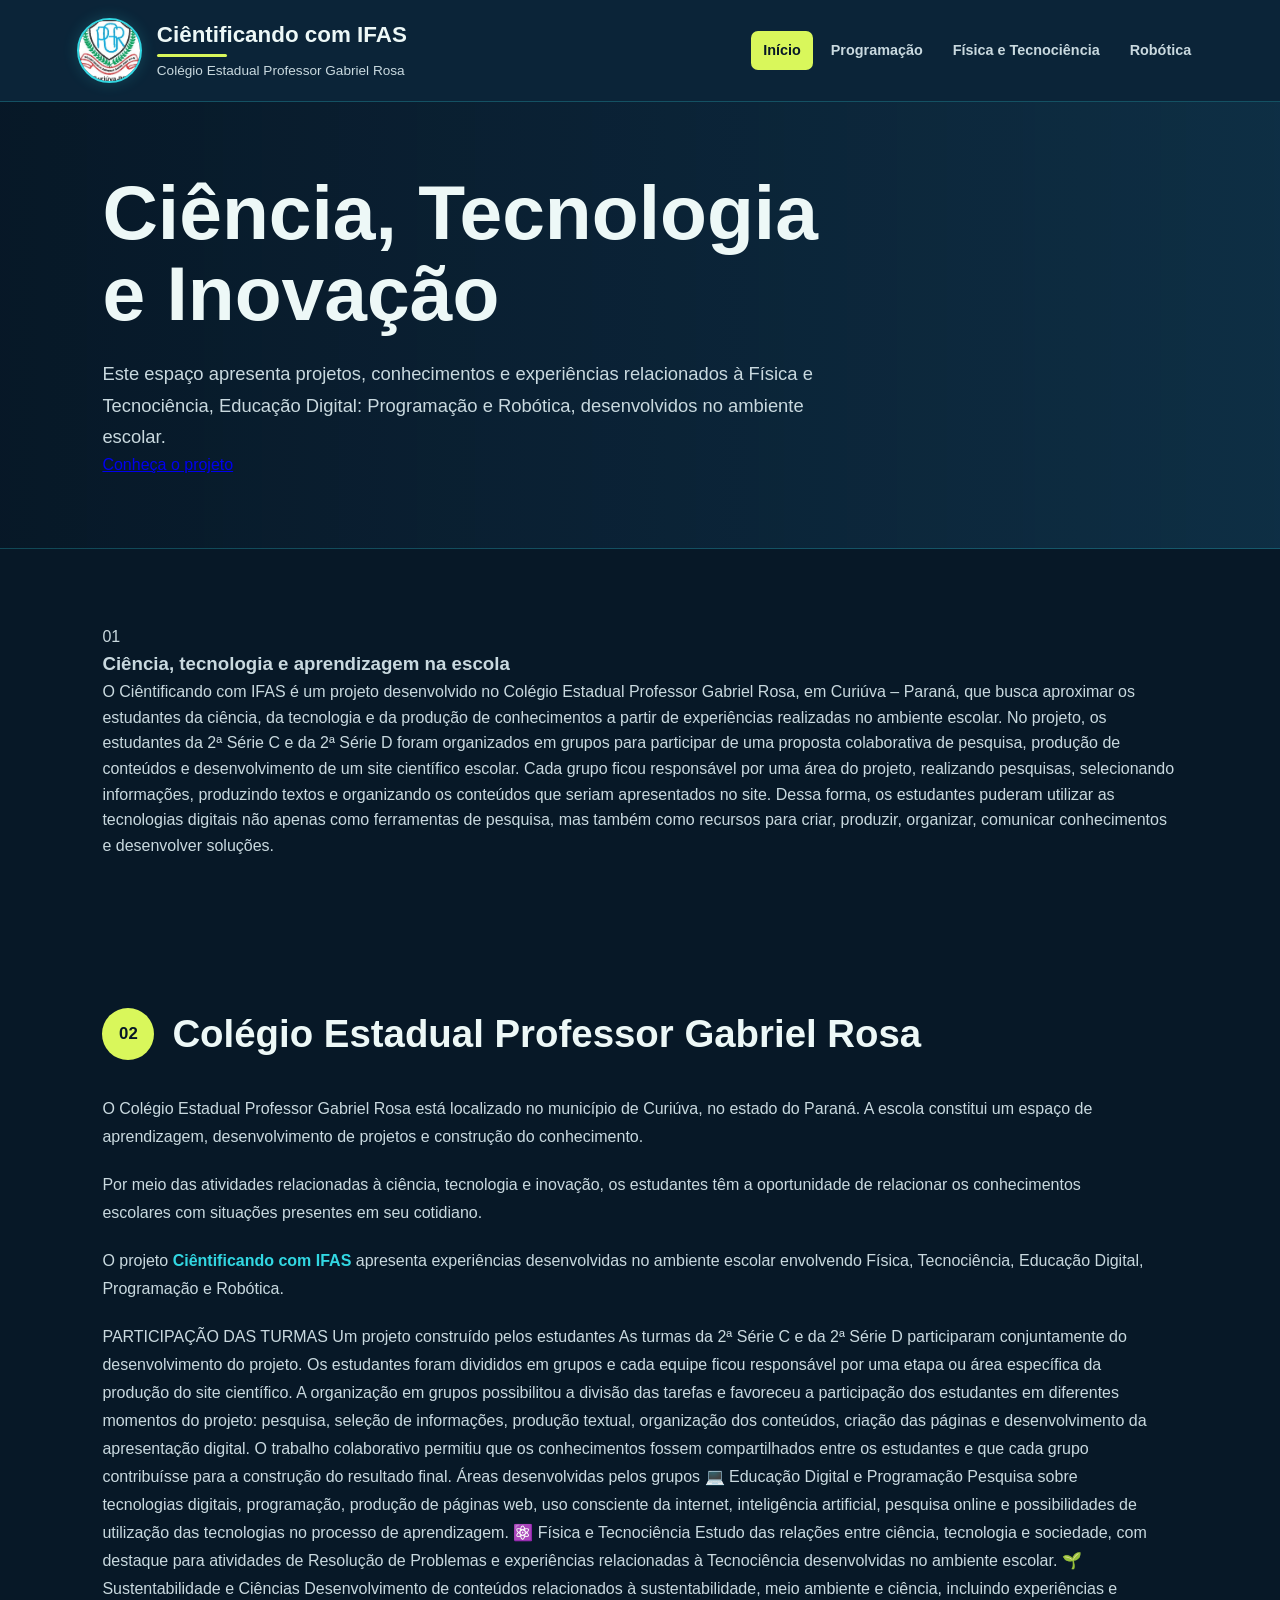
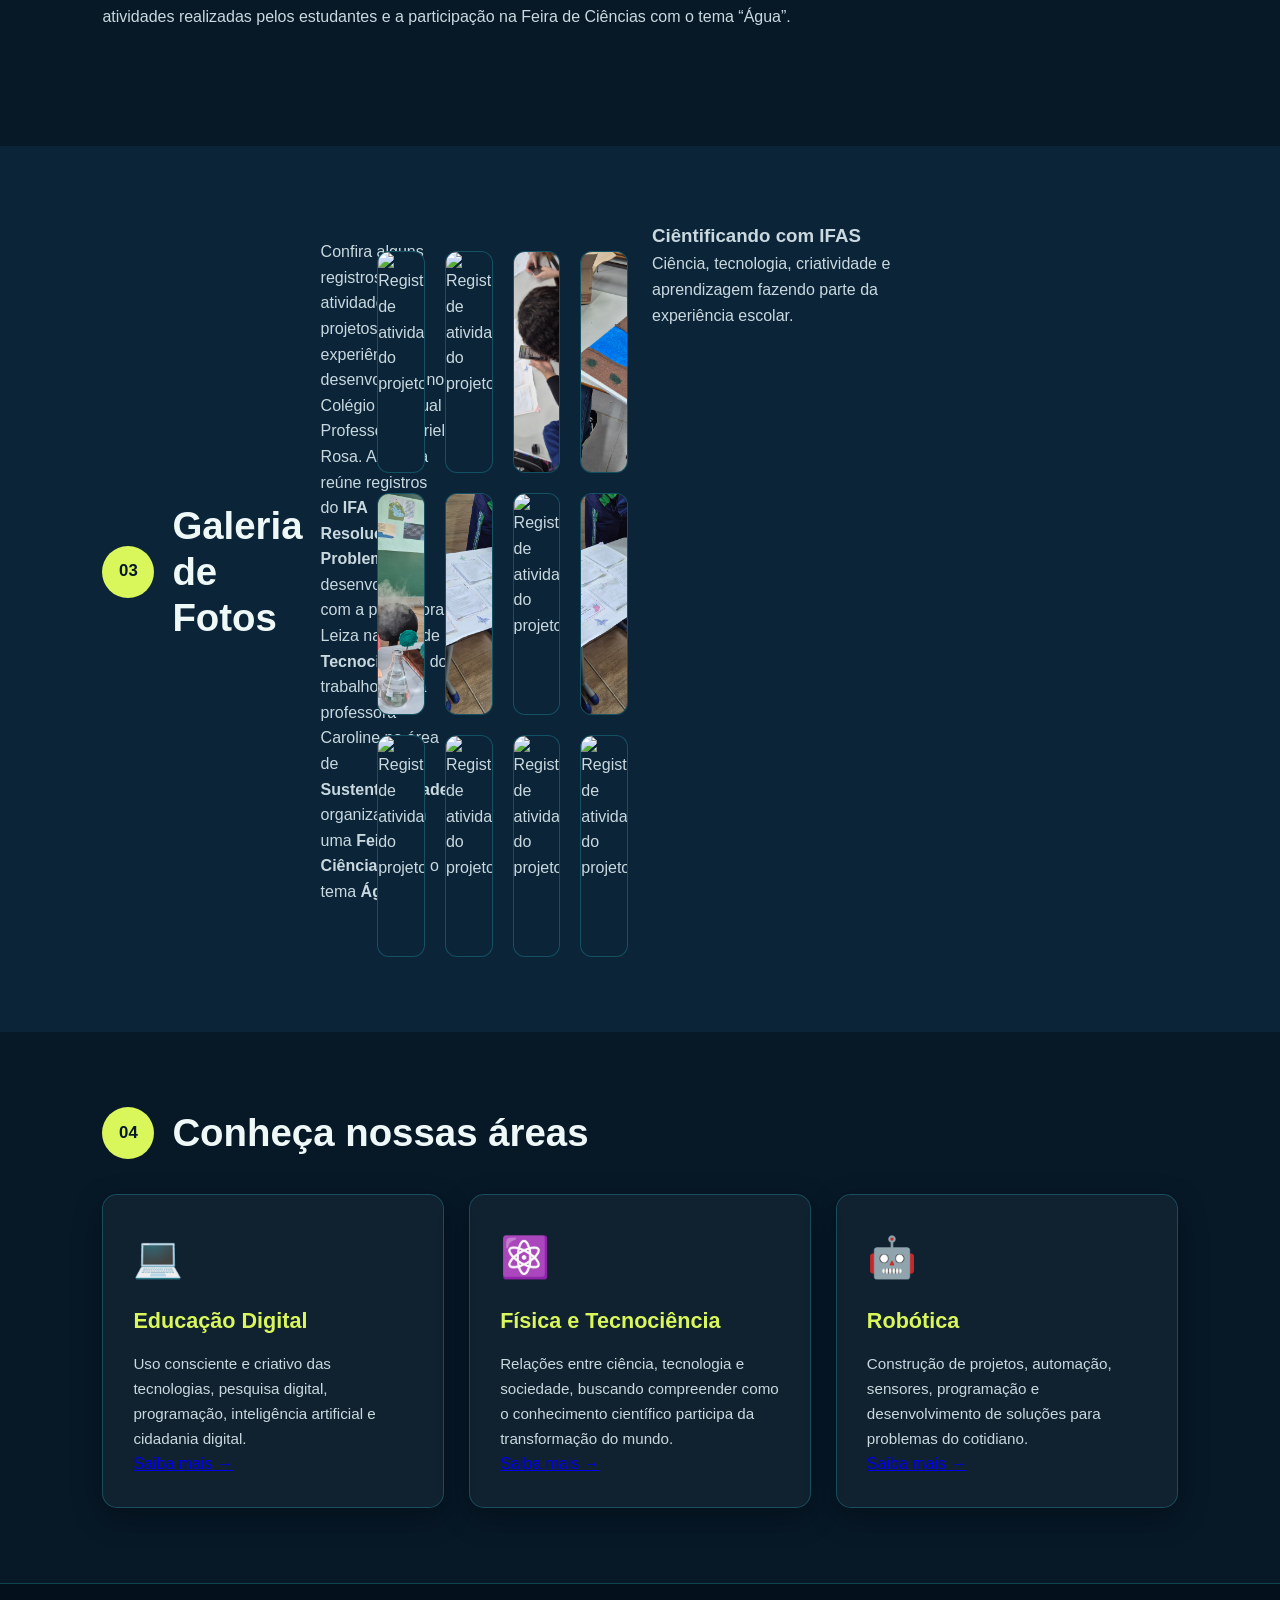
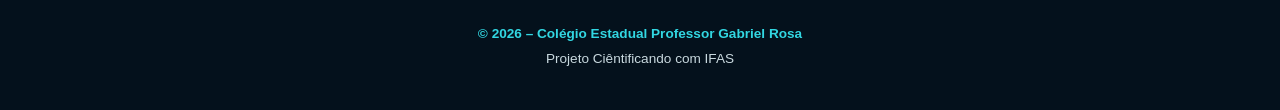
==== commit 11391e16: "contruindo" ====
--- a/index.html
+++ b/index.html
@@ -118,7 +118,7 @@
 
                     Este espaço apresenta projetos, conhecimentos
                     e experiências relacionados à Física e Tecnociência,
-                    Educação Digital, Programação e Robótica,
+                    Educação Digital: Programação e Robótica,
                     desenvolvidos no ambiente escolar.
 
                 </p>
@@ -151,18 +151,22 @@
                 <div>
 
                     <h3>
-                        Conhecimento que transforma
+                      Ciência, tecnologia e aprendizagem na escola
                     </h3>
 
 
                     <p>
 
-                        A ciência e a tecnologia fazem parte da sociedade
-                        contemporânea e estão presentes no cotidiano.
-                        Na escola, o conhecimento científico, a programação,
-                        a tecnologia e a robótica podem contribuir para o
-                        desenvolvimento da criatividade, da autonomia,
-                        da resolução de problemas e do pensamento crítico.
+
+O Ciêntificando com IFAS é um projeto desenvolvido no Colégio Estadual Professor Gabriel Rosa, 
+em Curiúva – Paraná, que busca aproximar os estudantes da ciência,
+da tecnologia e da produção de conhecimentos a partir de experiências realizadas no ambiente escolar.
+No projeto, os estudantes da 2ª Série C e da 2ª Série D foram organizados em grupos para participar 
+de uma proposta colaborativa de pesquisa, produção de conteúdos e desenvolvimento de um site científico escolar.
+Cada grupo ficou responsável por uma área do projeto, realizando pesquisas, 
+selecionando informações, produzindo textos e organizando os conteúdos que seriam apresentados no site. 
+Dessa forma, os estudantes puderam utilizar as tecnologias digitais não apenas como ferramentas de pesquisa, 
+mas também como recursos para criar, produzir, organizar, comunicar conhecimentos e desenvolver soluções.
 
                     </p>
 
@@ -226,6 +230,29 @@
                     Digital, Programação e Robótica.
 
                 </p>
+
+                <p>PARTICIPAÇÃO DAS TURMAS
+Um projeto construído pelos estudantes
+
+As turmas da 2ª Série C e da 2ª Série D participaram conjuntamente do desenvolvimento do projeto. Os estudantes foram divididos em grupos e cada equipe ficou responsável por uma etapa ou área específica da produção do site científico.
+
+A organização em grupos possibilitou a divisão das tarefas e favoreceu a participação dos estudantes em diferentes momentos do projeto: pesquisa, seleção de informações, produção textual, organização dos conteúdos, criação das páginas e desenvolvimento da apresentação digital.
+
+O trabalho colaborativo permitiu que os conhecimentos fossem compartilhados entre os estudantes e que cada grupo contribuísse para a construção do resultado final.
+
+Áreas desenvolvidas pelos grupos
+
+💻 Educação Digital e Programação
+
+Pesquisa sobre tecnologias digitais, programação, produção de páginas web, uso consciente da internet, inteligência artificial, pesquisa online e possibilidades de utilização das tecnologias no processo de aprendizagem.
+
+⚛️ Física e Tecnociência
+
+Estudo das relações entre ciência, tecnologia e sociedade, com destaque para atividades de Resolução de Problemas e experiências relacionadas à Tecnociência desenvolvidas no ambiente escolar.
+
+🌱 Sustentabilidade e Ciências
+
+Desenvolvimento de conteúdos relacionados à sustentabilidade, meio ambiente e ciência, incluindo experiências e atividades realizadas pelos estudantes e a participação na Feira de Ciências com o tema “Água”.</p>
 
 
             </div>
--- a/style.css
+++ b/style.css
@@ -1,4 +1,3 @@
-```css
 /* =========================================================
    CIÊNTIFICANDO COM IFAS
    STYLE.CSS
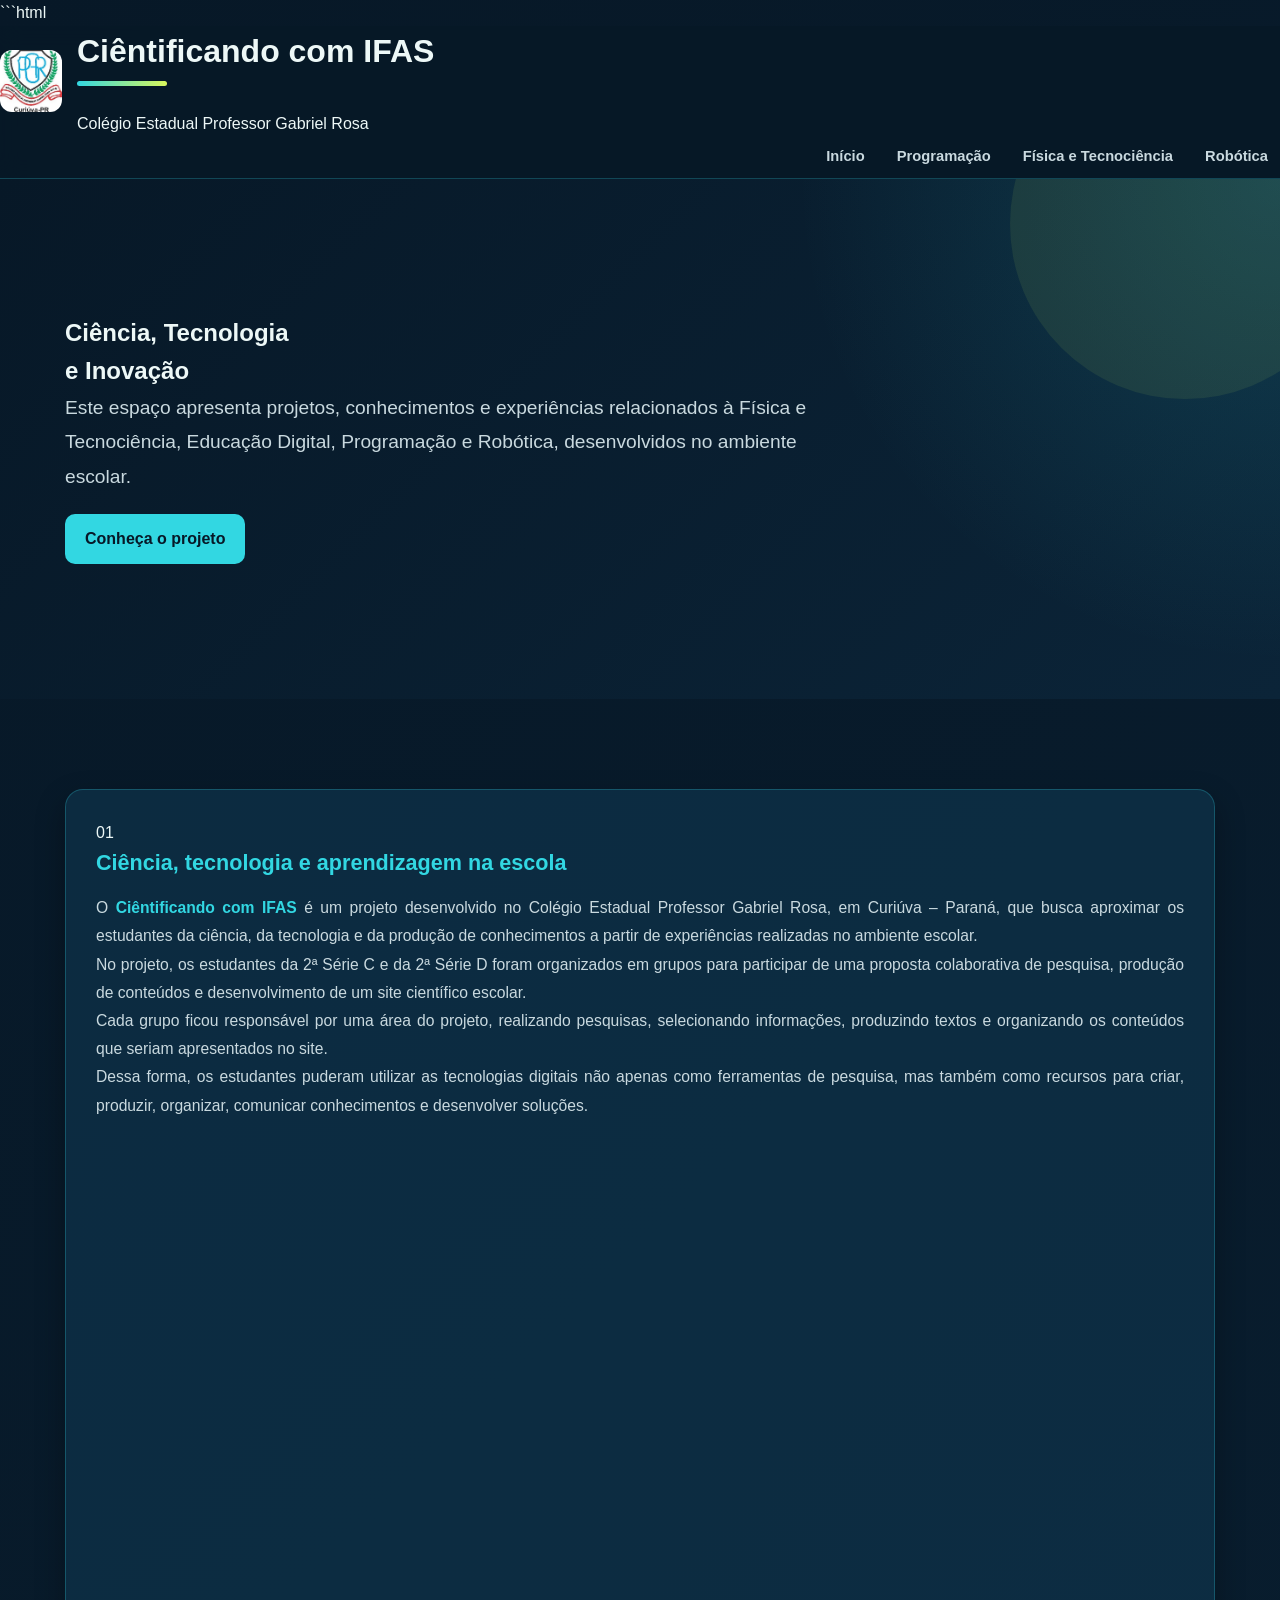
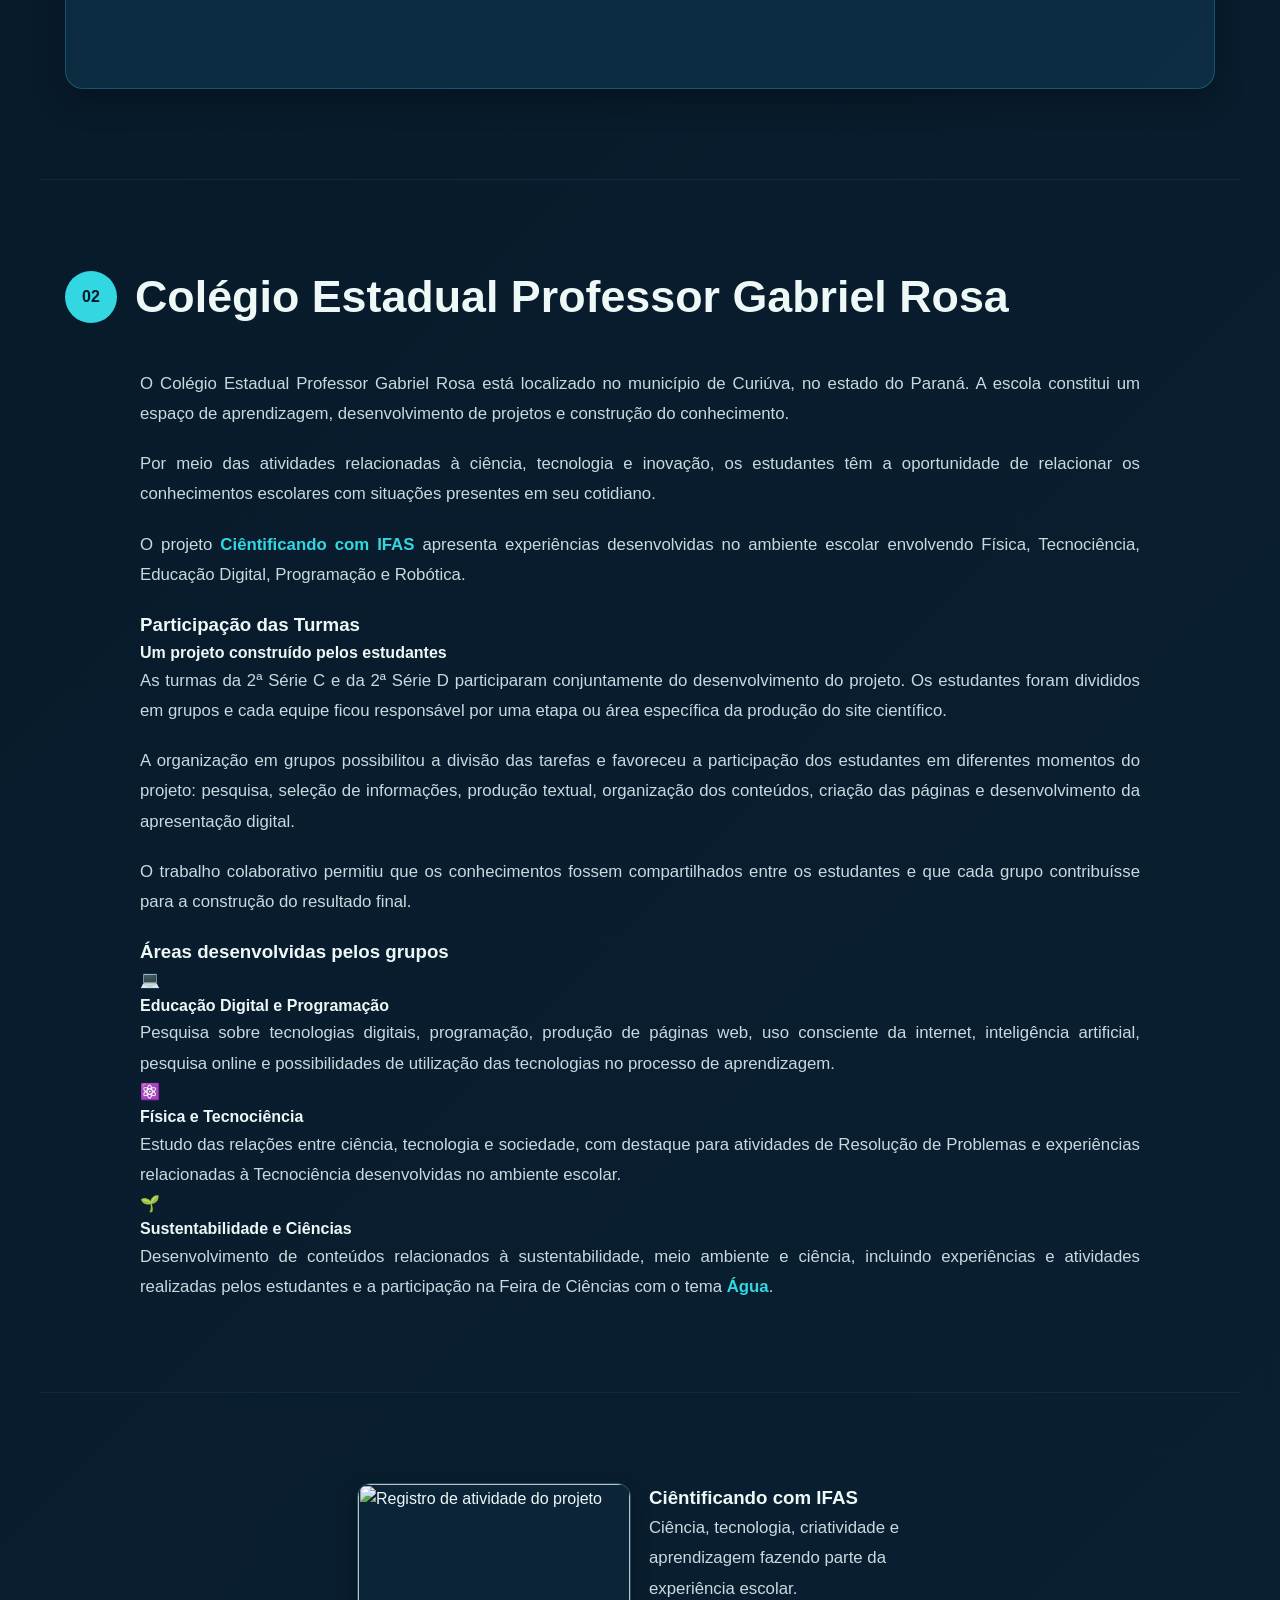
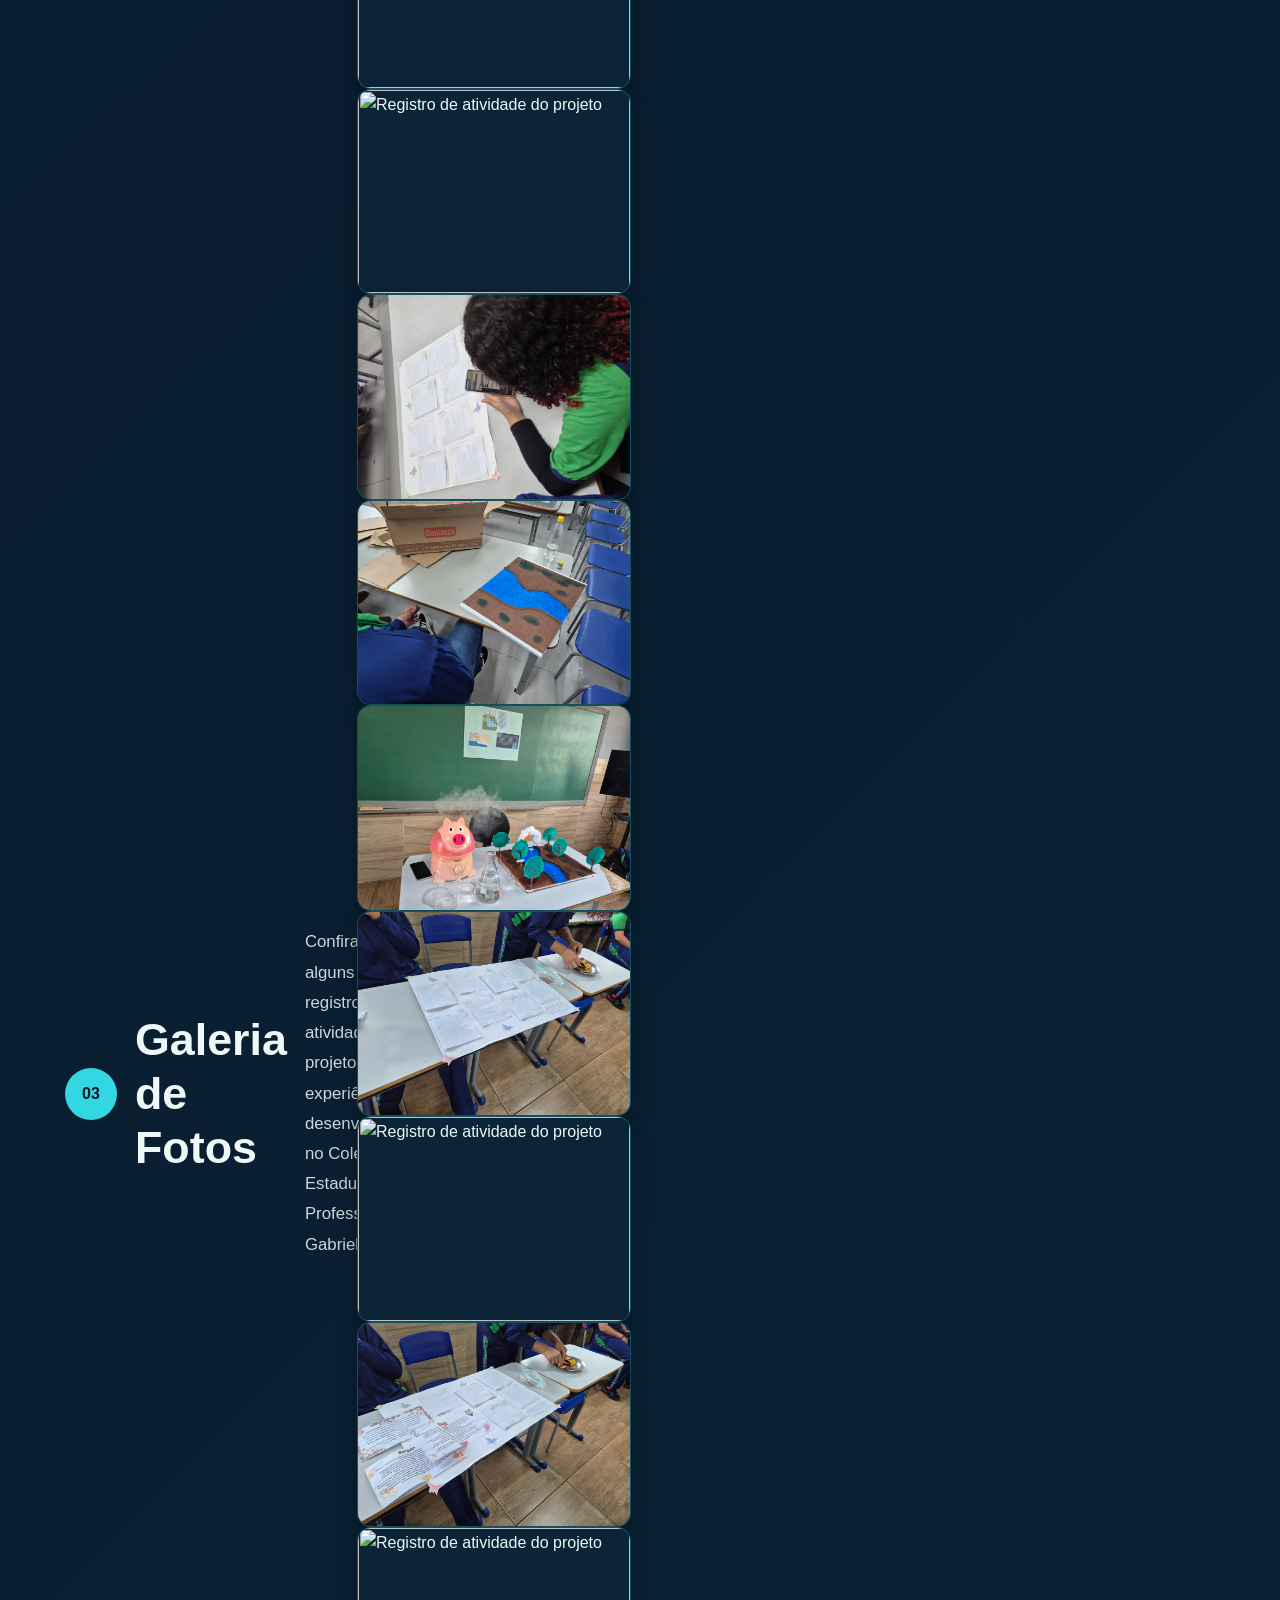
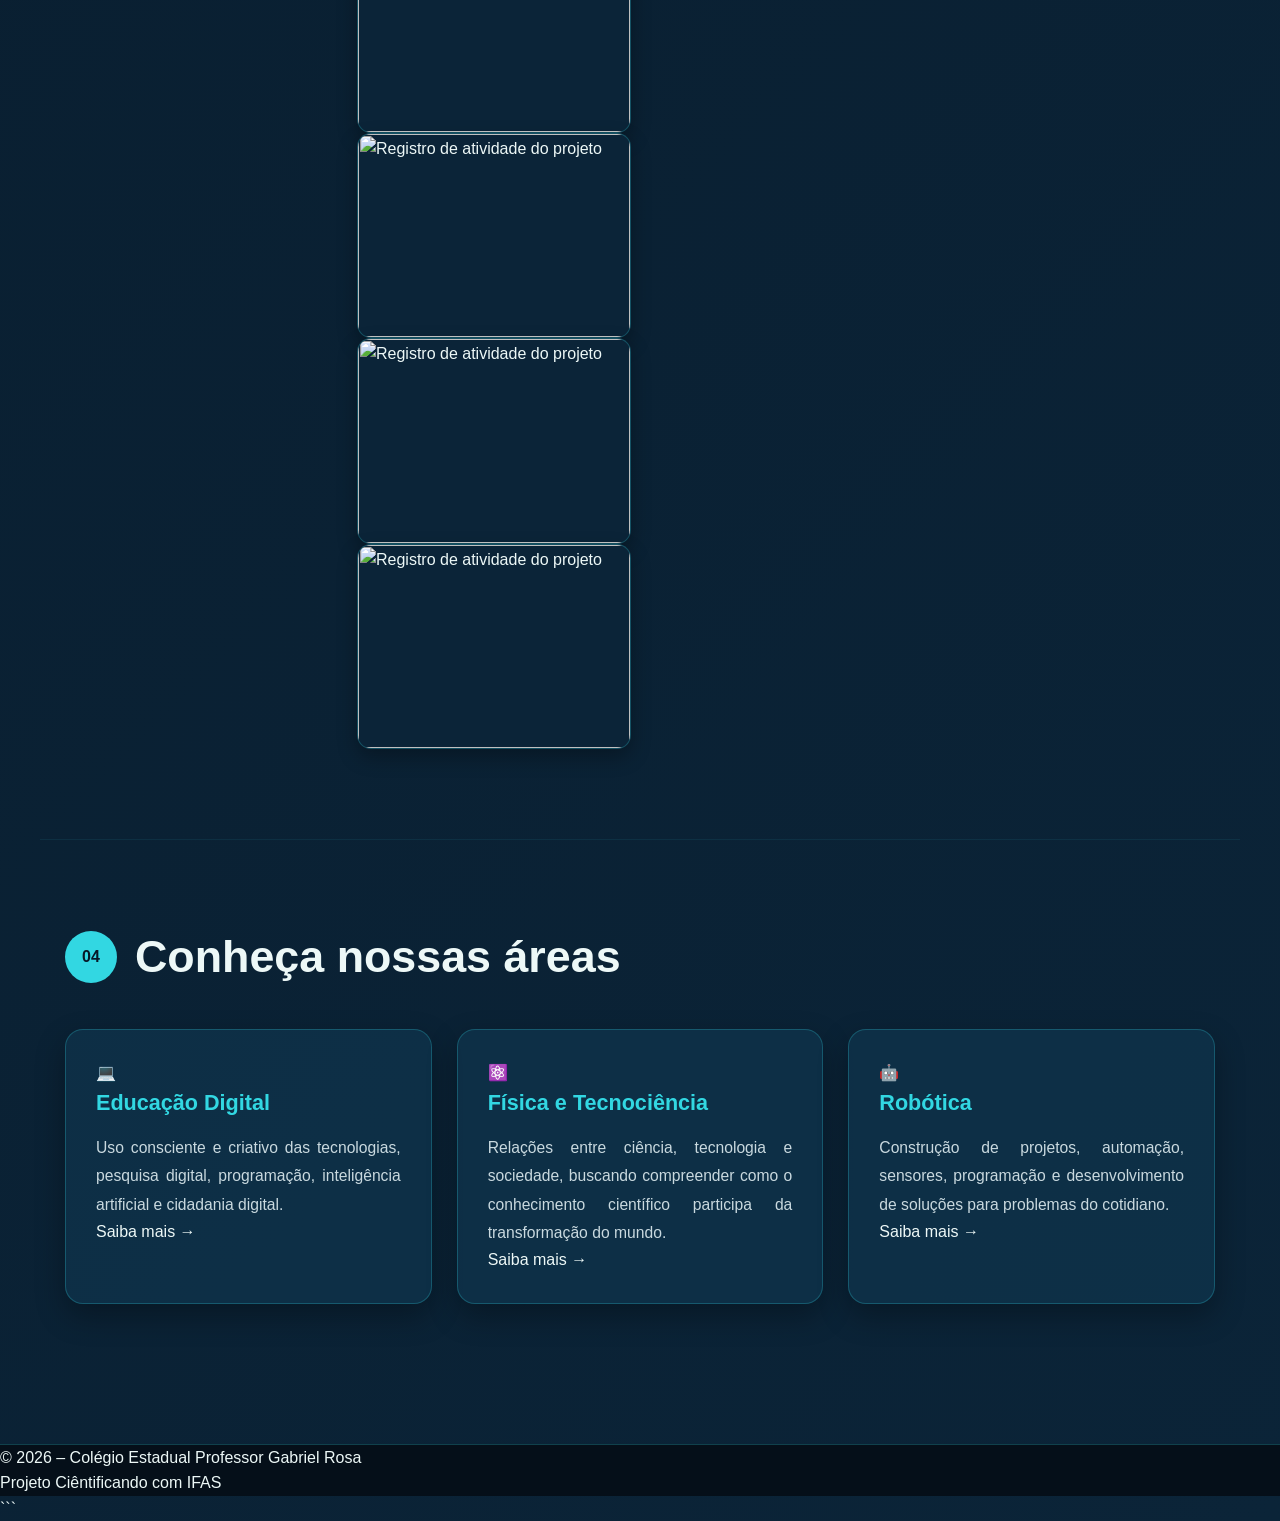
==== commit 3e3c09b9: "okiii" ====
--- a/index.html
+++ b/index.html
@@ -1,3 +1,4 @@
+```html
 <!DOCTYPE html>
 <html lang="pt-BR">
 
@@ -7,6 +8,9 @@
 
     <meta name="viewport"
           content="width=device-width, initial-scale=1.0">
+
+    <meta name="description"
+          content="Ciêntificando com IFAS - Projeto de Ciência, Tecnologia, Educação Digital, Programação, Física, Tecnociência e Robótica do Colégio Estadual Professor Gabriel Rosa.">
 
     <title>
         Ciêntificando com IFAS | Colégio Estadual Professor Gabriel Rosa
@@ -19,607 +23,660 @@
 
 <body>
 
-<div class="site-shell">
+    <div class="site-shell">
+
+
+        <!-- =====================================================
+             CABEÇALHO
+             ===================================================== -->
+
+        <header class="cabecalho">
+
+
+            <!-- LOGO + NOME DO PROJETO -->
+
+            <div class="logo">
+
+                <img src="img/slogan.png.jpg"
+                     alt="Logo do projeto Ciêntificando com IFAS">
+
+                <div class="logo-texto">
+
+                    <h1>
+                        Ciêntificando com IFAS
+                    </h1>
+
+                    <span class="linha-destaque"></span>
+
+                    <p>
+                        Colégio Estadual Professor Gabriel Rosa
+                    </p>
+
+                </div>
+
+            </div>
+
+
+            <!-- BOTÃO DO MENU MOBILE -->
+
+            <button class="botao-menu"
+                    id="botaoMenu"
+                    aria-label="Abrir menu"
+                    aria-expanded="false">
+
+                ☰
+
+            </button>
+
+
+            <!-- MENU PRINCIPAL -->
+
+            <nav class="menu" aria-label="Menu principal">
+
+                <a href="index.html" class="ativo">
+                    Início
+                </a>
+
+                <a href="educacaodigital.html">
+                    Programação
+                </a>
+
+                <a href="tecnociencia.html">
+                    Física e Tecnociência
+                </a>
+
+                <a href="robotica.html">
+                    Robótica
+                </a>
+
+            </nav>
+
+        </header>
+
+
+
+        <!-- =====================================================
+             CONTEÚDO PRINCIPAL
+             ===================================================== -->
+
+        <main>
+
+
+            <!-- =================================================
+                 APRESENTAÇÃO
+                 ================================================= -->
+
+            <section class="hero">
+
+                <div class="hero-conteudo">
+
+                    <h2>
+                        Ciência, Tecnologia
+                        <br>
+                        e Inovação
+                    </h2>
+
+                    <p>
+                        Este espaço apresenta projetos, conhecimentos
+                        e experiências relacionados à Física e Tecnociência,
+                        Educação Digital, Programação e Robótica,
+                        desenvolvidos no ambiente escolar.
+                    </p>
+
+                    <a href="#sobre" class="botao">
+                        Conheça o projeto
+                    </a>
+
+                </div>
+
+            </section>
+
+
+
+            <!-- =================================================
+                 DESTAQUE
+                 ================================================= -->
+
+            <section class="secao destaque">
+
+                <div class="info-card">
+
+                    <div class="info-numero">
+                        01
+                    </div>
+
+                    <div>
+
+                        <h3>
+                            Ciência, tecnologia e aprendizagem na escola
+                        </h3>
+
+                        <p>
+                            O <strong>Ciêntificando com IFAS</strong> é um projeto
+                            desenvolvido no Colégio Estadual Professor Gabriel Rosa,
+                            em Curiúva – Paraná, que busca aproximar os estudantes
+                            da ciência, da tecnologia e da produção de conhecimentos
+                            a partir de experiências realizadas no ambiente escolar.
+                        </p>
+
+                        <p>
+                            No projeto, os estudantes da 2ª Série C e da 2ª Série D
+                            foram organizados em grupos para participar de uma proposta
+                            colaborativa de pesquisa, produção de conteúdos e
+                            desenvolvimento de um site científico escolar.
+                        </p>
+
+                        <p>
+                            Cada grupo ficou responsável por uma área do projeto,
+                            realizando pesquisas, selecionando informações, produzindo
+                            textos e organizando os conteúdos que seriam apresentados
+                            no site.
+                        </p>
+
+                        <p>
+                            Dessa forma, os estudantes puderam utilizar as tecnologias
+                            digitais não apenas como ferramentas de pesquisa, mas também
+                            como recursos para criar, produzir, organizar, comunicar
+                            conhecimentos e desenvolver soluções.
+                        </p>
+
+                    </div>
+
+                </div>
+
+            </section>
+
+
+
+            <!-- =================================================
+                 SOBRE A ESCOLA
+                 ================================================= -->
+
+            <section class="secao" id="sobre">
+
+                <div class="titulo-secao">
+
+                    <span>
+                        02
+                    </span>
+
+                    <h2>
+                        Colégio Estadual Professor Gabriel Rosa
+                    </h2>
+
+                </div>
+
+
+                <div class="sobre-texto">
+
+                    <p>
+                        O Colégio Estadual Professor Gabriel Rosa está localizado
+                        no município de Curiúva, no estado do Paraná. A escola
+                        constitui um espaço de aprendizagem, desenvolvimento de
+                        projetos e construção do conhecimento.
+                    </p>
+
+                    <p>
+                        Por meio das atividades relacionadas à ciência, tecnologia
+                        e inovação, os estudantes têm a oportunidade de relacionar
+                        os conhecimentos escolares com situações presentes em
+                        seu cotidiano.
+                    </p>
+
+                    <p>
+                        O projeto <strong>Ciêntificando com IFAS</strong> apresenta
+                        experiências desenvolvidas no ambiente escolar envolvendo
+                        Física, Tecnociência, Educação Digital, Programação e Robótica.
+                    </p>
+
+
+                    <!-- =================================================
+                         PARTICIPAÇÃO DAS TURMAS
+                         ================================================= -->
+
+                    <div class="participacao">
+
+                        <h3>
+                            Participação das Turmas
+                        </h3>
+
+                        <h4>
+                            Um projeto construído pelos estudantes
+                        </h4>
+
+                        <p>
+                            As turmas da 2ª Série C e da 2ª Série D participaram
+                            conjuntamente do desenvolvimento do projeto.
+                            Os estudantes foram divididos em grupos e cada equipe
+                            ficou responsável por uma etapa ou área específica
+                            da produção do site científico.
+                        </p>
+
+                        <p>
+                            A organização em grupos possibilitou a divisão das tarefas
+                            e favoreceu a participação dos estudantes em diferentes
+                            momentos do projeto: pesquisa, seleção de informações,
+                            produção textual, organização dos conteúdos, criação
+                            das páginas e desenvolvimento da apresentação digital.
+                        </p>
+
+                        <p>
+                            O trabalho colaborativo permitiu que os conhecimentos
+                            fossem compartilhados entre os estudantes e que cada
+                            grupo contribuísse para a construção do resultado final.
+                        </p>
+
+
+                        <!-- ÁREAS DOS GRUPOS -->
+
+                        <h3>
+                            Áreas desenvolvidas pelos grupos
+                        </h3>
+
+
+                        <div class="areas-grupos">
+
+
+                            <!-- EDUCAÇÃO DIGITAL -->
+
+                            <article class="area-grupo">
+
+                                <div class="area-icone">
+                                    💻
+                                </div>
+
+                                <div>
+
+                                    <h4>
+                                        Educação Digital e Programação
+                                    </h4>
+
+                                    <p>
+                                        Pesquisa sobre tecnologias digitais,
+                                        programação, produção de páginas web,
+                                        uso consciente da internet, inteligência
+                                        artificial, pesquisa online e possibilidades
+                                        de utilização das tecnologias no processo
+                                        de aprendizagem.
+                                    </p>
+
+                                </div>
+
+                            </article>
+
+
+
+                            <!-- FÍSICA E TECNOCIÊNCIA -->
+
+                            <article class="area-grupo">
+
+                                <div class="area-icone">
+                                    ⚛️
+                                </div>
+
+                                <div>
+
+                                    <h4>
+                                        Física e Tecnociência
+                                    </h4>
+
+                                    <p>
+                                        Estudo das relações entre ciência, tecnologia
+                                        e sociedade, com destaque para atividades
+                                        de Resolução de Problemas e experiências
+                                        relacionadas à Tecnociência desenvolvidas
+                                        no ambiente escolar.
+                                    </p>
+
+                                </div>
+
+                            </article>
+
+
+
+                            <!-- SUSTENTABILIDADE -->
+
+                            <article class="area-grupo">
+
+                                <div class="area-icone">
+                                    🌱
+                                </div>
+
+                                <div>
+
+                                    <h4>
+                                        Sustentabilidade e Ciências
+                                    </h4>
+
+                                    <p>
+                                        Desenvolvimento de conteúdos relacionados
+                                        à sustentabilidade, meio ambiente e ciência,
+                                        incluindo experiências e atividades realizadas
+                                        pelos estudantes e a participação na Feira
+                                        de Ciências com o tema <strong>Água</strong>.
+                                    </p>
+
+                                </div>
+
+                            </article>
+
+                        </div>
+
+                    </div>
+
+                </div>
+
+            </section>
+
+
+
+            <!-- =================================================
+                 GALERIA DE FOTOS
+                 ================================================= -->
+
+            <section class="secao secao-azul galeria">
+
+
+                <div class="titulo-secao">
+
+                    <span>
+                        03
+                    </span>
+
+                    <h2>
+                        Galeria de Fotos
+                    </h2>
+
+                    <p class="descricao-galeria">
+
+                        Confira alguns registros das atividades, projetos
+                        e experiências desenvolvidos no Colégio Estadual
+                        Professor Gabriel Rosa.
+                    </p>
+
+                    <p class="descricao-galeria">
+
+                        A galeria reúne registros do
+                        <strong>IFA Resolução de Problemas</strong>,
+                        desenvolvido com a professora Leiza na área de
+                        <strong>Tecnociência</strong>, e do trabalho com a
+                        professora Caroline na área de
+                        <strong>Sustentabilidade</strong>, organizado em uma
+                        <strong>Feira de Ciências</strong> com o tema
+                        <strong>Água</strong>.
+
+                    </p>
+
+                </div>
+
+
+
+                <!-- =================================================
+                     FOTOS
+                     ================================================= -->
+
+                <div class="galeria-grid">
+
+
+                    <div class="foto-item">
+
+                        <img src="img/20260810_083224.jpg"
+                             alt="Registro de atividade do projeto">
+
+                    </div>
+
+
+                    <div class="foto-item">
+
+                        <img src="img/20260810_083230.jpg"
+                             alt="Registro de atividade do projeto">
+
+                    </div>
+
+
+                    <div class="foto-item">
+
+                        <img src="img/20260817_081041.jpg"
+                             alt="Registro de atividade do projeto">
+
+                    </div>
+
+
+                    <div class="foto-item">
+
+                        <img src="img/20260817_081111.jpg"
+                             alt="Registro de atividade do projeto">
+
+                    </div>
+
+
+                    <div class="foto-item">
+
+                        <img src="img/20260820_080458.jpg"
+                             alt="Registro de atividade do projeto">
+
+                    </div>
+
+
+                    <div class="foto-item">
+
+                        <img src="img/20260820_080503.jpg"
+                             alt="Registro de atividade do projeto">
+
+                    </div>
+
+
+                    <div class="foto-item">
+
+                        <img src="img/20260820_080518.jpg"
+                             alt="Registro de atividade do projeto">
+
+                    </div>
+
+
+                    <div class="foto-item">
+
+                        <img src="img/20260820_080512.jpg"
+                             alt="Registro de atividade do projeto">
+
+                    </div>
+
+
+                    <div class="foto-item">
+
+                        <img src="img/20260820_080525.jpg"
+                             alt="Registro de atividade do projeto">
+
+                    </div>
+
+
+                    <div class="foto-item">
+
+                        <img src="img/20260820_080532.jpg"
+                             alt="Registro de atividade do projeto">
+
+                    </div>
+
+
+                    <div class="foto-item">
+
+                        <img src="img/20260820_081515.jpg"
+                             alt="Registro de atividade do projeto">
+
+                    </div>
+
+
+                    <div class="foto-item">
+
+                        <img src="img/20260820_081525.jpg"
+                             alt="Registro de atividade do projeto">
+
+                    </div>
+
+                </div>
+
+
+
+                <!-- =================================================
+                     LEGENDA DA GALERIA
+                     ================================================= -->
+
+                <div class="foto-legenda">
+
+                    <h3>
+                        Ciêntificando com IFAS
+                    </h3>
+
+                    <p>
+                        Ciência, tecnologia, criatividade e aprendizagem
+                        fazendo parte da experiência escolar.
+                    </p>
+
+                </div>
+
+            </section>
+
+
+
+            <!-- =================================================
+                 ÁREAS DO PROJETO
+                 ================================================= -->
+
+            <section class="secao">
+
+                <div class="titulo-secao">
+
+                    <span>
+                        04
+                    </span>
+
+                    <h2>
+                        Conheça nossas áreas
+                    </h2>
+
+                </div>
+
+
+                <div class="cards">
+
+
+                    <!-- =================================================
+                         EDUCAÇÃO DIGITAL
+                         ================================================= -->
+
+                    <article>
+
+                        <div class="card-icone">
+                            💻
+                        </div>
+
+                        <h3>
+                            Educação Digital
+                        </h3>
+
+                        <p>
+                            Uso consciente e criativo das tecnologias,
+                            pesquisa digital, programação, inteligência
+                            artificial e cidadania digital.
+                        </p>
+
+                        <a href="educacaodigital.html">
+                            Saiba mais →
+                        </a>
+
+                    </article>
+
+
+
+                    <!-- =================================================
+                         FÍSICA E TECNOCIÊNCIA
+                         ================================================= -->
+
+                    <article>
+
+                        <div class="card-icone">
+                            ⚛️
+                        </div>
+
+                        <h3>
+                            Física e Tecnociência
+                        </h3>
+
+                        <p>
+                            Relações entre ciência, tecnologia e sociedade,
+                            buscando compreender como o conhecimento científico
+                            participa da transformação do mundo.
+                        </p>
+
+                        <a href="tecnociencia.html">
+                            Saiba mais →
+                        </a>
+
+                    </article>
+
+
+
+                    <!-- =================================================
+                         ROBÓTICA
+                         ================================================= -->
+
+                    <article>
+
+                        <div class="card-icone">
+                            🤖
+                        </div>
+
+                        <h3>
+                            Robótica
+                        </h3>
+
+                        <p>
+                            Construção de projetos, automação, sensores,
+                            programação e desenvolvimento de soluções
+                            para problemas do cotidiano.
+                        </p>
+
+                        <a href="robotica.html">
+                            Saiba mais →
+                        </a>
+
+                    </article>
+
+                </div>
+
+            </section>
+
+        </main>
+
+
+
+        <!-- =====================================================
+             RODAPÉ
+             ===================================================== -->
+
+        <footer class="rodape">
+
+            <p>
+                © 2026 – Colégio Estadual Professor Gabriel Rosa
+            </p>
+
+            <p>
+                Projeto Ciêntificando com IFAS
+            </p>
+
+        </footer>
+
+    </div>
+
 
 
     <!-- =====================================================
-         CABEÇALHO
+         JAVASCRIPT
          ===================================================== -->
 
-    <header class="cabecalho">
-
-
-        <!-- LOGO + NOME DO PROJETO -->
-
-        <div class="logo">
-
-            <img src="img/slogan.png.jpg"
-                 alt="Logo do projeto Ciêntificando com IFAS">
-
-            <div class="logo-texto">
-
-                <h1>
-                    Ciêntificando com IFAS
-                </h1>
-
-                <span class="linha-destaque"></span>
-
-                <p>
-                    Colégio Estadual Professor Gabriel Rosa
-                </p>
-
-            </div>
-
-        </div>
-
-
-        <!-- BOTÃO DO MENU MOBILE -->
-
-        <button class="botao-menu"
-                id="botaoMenu"
-                aria-label="Abrir menu"
-                aria-expanded="false">
-
-            ☰
-
-        </button>
-
-
-        <!-- MENU PRINCIPAL -->
-
-        <nav class="menu">
-
-            <a href="index.html" class="ativo">
-                Início
-            </a>
-
-            <a href="educacaodigital.html">
-                Programação
-            </a>
-
-            <a href="tecnociencia.html">
-                Física e Tecnociência
-            </a>
-
-            <a href="robotica.html">
-                Robótica
-            </a>
-
-        </nav>
-
-
-    </header>
-
-
-
-    <!-- =====================================================
-         CONTEÚDO PRINCIPAL
-         ===================================================== -->
-
-    <main>
-
-
-        <!-- =================================================
-             APRESENTAÇÃO
-             ================================================= -->
-
-        <section class="hero">
-
-            <div class="hero-conteudo">
-
-                <h2>
-                    Ciência, Tecnologia
-                    <br>
-                    e Inovação
-                </h2>
-
-
-                <p>
-
-                    Este espaço apresenta projetos, conhecimentos
-                    e experiências relacionados à Física e Tecnociência,
-                    Educação Digital: Programação e Robótica,
-                    desenvolvidos no ambiente escolar.
-
-                </p>
-
-
-                <a href="#sobre" class="botao">
-                    Conheça o projeto
-                </a>
-
-            </div>
-
-        </section>
-
-
-
-        <!-- =================================================
-             DESTAQUE
-             ================================================= -->
-
-        <section class="secao destaque">
-
-            <div class="info-card">
-
-
-                <div class="info-numero">
-                    01
-                </div>
-
-
-                <div>
-
-                    <h3>
-                      Ciência, tecnologia e aprendizagem na escola
-                    </h3>
-
-
-                    <p>
-
-
-O Ciêntificando com IFAS é um projeto desenvolvido no Colégio Estadual Professor Gabriel Rosa, 
-em Curiúva – Paraná, que busca aproximar os estudantes da ciência,
-da tecnologia e da produção de conhecimentos a partir de experiências realizadas no ambiente escolar.
-No projeto, os estudantes da 2ª Série C e da 2ª Série D foram organizados em grupos para participar 
-de uma proposta colaborativa de pesquisa, produção de conteúdos e desenvolvimento de um site científico escolar.
-Cada grupo ficou responsável por uma área do projeto, realizando pesquisas, 
-selecionando informações, produzindo textos e organizando os conteúdos que seriam apresentados no site. 
-Dessa forma, os estudantes puderam utilizar as tecnologias digitais não apenas como ferramentas de pesquisa, 
-mas também como recursos para criar, produzir, organizar, comunicar conhecimentos e desenvolver soluções.
-
-                    </p>
-
-                </div>
-
-
-            </div>
-
-        </section>
-
-
-
-        <!-- =================================================
-             SOBRE A ESCOLA
-             ================================================= -->
-
-        <section class="secao" id="sobre">
-
-
-            <div class="titulo-secao">
-
-                <span>
-                    02
-                </span>
-
-                <h2>
-                    Colégio Estadual Professor Gabriel Rosa
-                </h2>
-
-            </div>
-
-
-            <div class="sobre-texto">
-
-
-                <p>
-
-                    O Colégio Estadual Professor Gabriel Rosa está
-                    localizado no município de Curiúva, no estado do Paraná.
-                    A escola constitui um espaço de aprendizagem,
-                    desenvolvimento de projetos e construção do conhecimento.
-
-                </p>
-
-
-                <p>
-
-                    Por meio das atividades relacionadas à ciência,
-                    tecnologia e inovação, os estudantes têm a oportunidade
-                    de relacionar os conhecimentos escolares com situações
-                    presentes em seu cotidiano.
-
-                </p>
-
-
-                <p>
-
-                    O projeto <strong>Ciêntificando com IFAS</strong>
-                    apresenta experiências desenvolvidas no ambiente
-                    escolar envolvendo Física, Tecnociência, Educação
-                    Digital, Programação e Robótica.
-
-                </p>
-
-                <p>PARTICIPAÇÃO DAS TURMAS
-Um projeto construído pelos estudantes
-
-As turmas da 2ª Série C e da 2ª Série D participaram conjuntamente do desenvolvimento do projeto. Os estudantes foram divididos em grupos e cada equipe ficou responsável por uma etapa ou área específica da produção do site científico.
-
-A organização em grupos possibilitou a divisão das tarefas e favoreceu a participação dos estudantes em diferentes momentos do projeto: pesquisa, seleção de informações, produção textual, organização dos conteúdos, criação das páginas e desenvolvimento da apresentação digital.
-
-O trabalho colaborativo permitiu que os conhecimentos fossem compartilhados entre os estudantes e que cada grupo contribuísse para a construção do resultado final.
-
-Áreas desenvolvidas pelos grupos
-
-💻 Educação Digital e Programação
-
-Pesquisa sobre tecnologias digitais, programação, produção de páginas web, uso consciente da internet, inteligência artificial, pesquisa online e possibilidades de utilização das tecnologias no processo de aprendizagem.
-
-⚛️ Física e Tecnociência
-
-Estudo das relações entre ciência, tecnologia e sociedade, com destaque para atividades de Resolução de Problemas e experiências relacionadas à Tecnociência desenvolvidas no ambiente escolar.
-
-🌱 Sustentabilidade e Ciências
-
-Desenvolvimento de conteúdos relacionados à sustentabilidade, meio ambiente e ciência, incluindo experiências e atividades realizadas pelos estudantes e a participação na Feira de Ciências com o tema “Água”.</p>
-
-
-            </div>
-
-
-        </section>
-
-
-
-        <!-- =================================================
-             GALERIA DE FOTOS
-             ================================================= -->
-
-        <section class="secao secao-azul galeria">
-
-
-            <div class="titulo-secao">
-
-
-                <span>
-                    03
-                </span>
-
-
-                <h2>
-                    Galeria de Fotos
-                </h2>
-
-
-                <p class="descricao-galeria">
-
-                    Confira alguns registros das atividades, projetos
-                    e experiências desenvolvidos no Colégio Estadual
-                    Professor Gabriel Rosa.
-
-                    A galeria reúne registros do
-                    <strong>IFA Resolução de Problemas</strong>,
-                    desenvolvido com a professora Leiza na área de
-                    <strong>Tecnociência</strong>, do trabalho com a
-                    professora Caroline na área de <strong>Sustentabilidade</strong> 
-                    organizado em uma <strong>Feira de Ciências</strong>, 
-                    com o tema <strong>Água</strong>.
-
-                </p>
-
-
-            </div>
-
-
-
-            <!-- =================================================
-                 FOTOS
-                 ================================================= -->
-
-            <div class="galeria-grid">
-
-
-                <!-- FOTO 01 -->
-
-                <div class="foto-item">
-
-                    <img src="img/20260810_083224.jpg"
-                         alt="Registro de atividade do projeto">
-
-                </div>
-
-
-                <!-- FOTO 02 -->
-
-                <div class="foto-item">
-
-                    <img src="img/20260810_083230.jpg"
-                         alt="Registro de atividade do projeto">
-
-                </div>
-
-
-                <!-- FOTO 03 -->
-
-                <div class="foto-item">
-
-                    <img src="img/20260817_081041.jpg"
-                         alt="Registro de atividade do projeto">
-
-                </div>
-
-
-                <!-- FOTO 04 -->
-
-                <div class="foto-item">
-
-                    <img src="img/20260817_081111.jpg"
-                         alt="Registro de atividade do projeto">
-
-                </div>
-
-
-                <!-- FOTO 05 -->
-
-                <div class="foto-item">
-
-                    <img src="img/20260820_080458.jpg"
-                         alt="Registro de atividade do projeto">
-
-                </div>
-
-
-                <!-- FOTO 06 -->
-
-                <div class="foto-item">
-
-                    <img src="img/20260820_080503.jpg"
-                         alt="Registro de atividade do projeto">
-
-                </div>
-
-
-                <!-- FOTO 07 -->
-
-                <div class="foto-item">
-
-                    <img src="img/20260820_080518.jpg"
-                         alt="Registro de atividade do projeto">
-
-                </div>
-
-
-                <!-- FOTO 08 -->
-
-                <div class="foto-item">
-
-                    <img src="img/20260820_080512.jpg"
-                         alt="Registro de atividade do projeto">
-
-                </div>
-
-
-                <!-- FOTO 09 -->
-
-                <div class="foto-item">
-
-                    <img src="img/20260820_080525.jpg"
-                         alt="Registro de atividade do projeto">
-
-                </div>
-
-
-                <!-- FOTO 10 -->
-
-                <div class="foto-item">
-
-                    <img src="img/20260820_080532.jpg"
-                         alt="Registro de atividade do projeto">
-
-                </div>
-
-
-                <!-- FOTO 11 -->
-
-                <div class="foto-item">
-
-                    <img src="img/20260820_081515.jpg"
-                         alt="Registro de atividade do projeto">
-
-                </div>
-
-
-                <!-- FOTO 12 -->
-
-                <div class="foto-item">
-
-                    <img src="img/20260820_081525.jpg"
-                         alt="Registro de atividade do projeto">
-
-                </div>
-
-
-            </div>
-
-
-
-            <!-- LEGENDA -->
-
-            <div class="foto-legenda">
-
-                <h3>
-                    Ciêntificando com IFAS
-                </h3>
-
-
-                <p>
-
-                    Ciência, tecnologia, criatividade e aprendizagem
-                    fazendo parte da experiência escolar.
-
-                </p>
-
-            </div>
-
-
-        </section>
-
-
-
-        <!-- =================================================
-             ÁREAS DO PROJETO
-             ================================================= -->
-
-        <section class="secao">
-
-
-            <div class="titulo-secao">
-
-                <span>
-                    04
-                </span>
-
-                <h2>
-                    Conheça nossas áreas
-                </h2>
-
-            </div>
-
-
-
-            <div class="cards">
-
-
-                <!-- =================================================
-                     EDUCAÇÃO DIGITAL
-                     ================================================= -->
-
-                <article>
-
-                    <div class="card-icone">
-                        💻
-                    </div>
-
-
-                    <h3>
-                        Educação Digital
-                    </h3>
-
-
-                    <p>
-
-                        Uso consciente e criativo das tecnologias,
-                        pesquisa digital, programação, inteligência
-                        artificial e cidadania digital.
-
-                    </p>
-
-
-                    <a href="educacaodigital.html">
-                        Saiba mais →
-                    </a>
-
-                </article>
-
-
-
-                <!-- =================================================
-                     FÍSICA E TECNOCIÊNCIA
-                     ================================================= -->
-
-                <article>
-
-                    <div class="card-icone">
-                        ⚛️
-                    </div>
-
-
-                    <h3>
-                        Física e Tecnociência
-                    </h3>
-
-
-                    <p>
-
-                        Relações entre ciência, tecnologia e sociedade,
-                        buscando compreender como o conhecimento científico
-                        participa da transformação do mundo.
-
-                    </p>
-
-
-                    <a href="tecnociencia.html">
-                        Saiba mais →
-                    </a>
-
-                </article>
-
-
-
-                <!-- =================================================
-                     ROBÓTICA
-                     ================================================= -->
-
-                <article>
-
-                    <div class="card-icone">
-                        🤖
-                    </div>
-
-
-                    <h3>
-                        Robótica
-                    </h3>
-
-
-                    <p>
-
-                        Construção de projetos, automação, sensores,
-                        programação e desenvolvimento de soluções
-                        para problemas do cotidiano.
-
-                    </p>
-
-
-                    <a href="robotica.html">
-                        Saiba mais →
-                    </a>
-
-                </article>
-
-
-            </div>
-
-
-        </section>
-
-
-    </main>
-
-
-
-    <!-- =====================================================
-         RODAPÉ
-         ===================================================== -->
-
-    <footer class="rodape">
-
-
-        <p>
-            © 2026 – Colégio Estadual Professor Gabriel Rosa
-        </p>
-
-
-        <p>
-            Projeto Ciêntificando com IFAS
-        </p>
-
-
-    </footer>
-
-
-</div>
-
-
-
-<!-- =====================================================
-     JAVASCRIPT
-     ===================================================== -->
-
-<script src="script.js"></script>
-
+    <script src="script.js"></script>
 
 </body>
 
-</html>+</html>
+```
--- a/style.css
+++ b/style.css
@@ -1,12 +1,13 @@
+
 /* =========================================================
    CIÊNTIFICANDO COM IFAS
-   STYLE.CSS
    COLÉGIO ESTADUAL PROFESSOR GABRIEL ROSA
-   ========================================================= */
-
-
-/* =========================================================
-   1. VARIÁVEIS DO SITE
+   Curiúva - Paraná
+   ========================================================= */
+
+
+/* =========================================================
+   VARIÁVEIS
    ========================================================= */
 
 :root {
@@ -23,443 +24,706 @@
 
     --borda: rgba(50, 215, 226, 0.25);
     --sombra: rgba(0, 0, 0, 0.30);
-}
-
-
-/* =========================================================
-   2. RESET
+
+}
+
+
+/* =========================================================
+   RESET
    ========================================================= */
 
 * {
+
     margin: 0;
     padding: 0;
+
     box-sizing: border-box;
+
 }
 
 
 html {
+
     scroll-behavior: smooth;
+
 }
 
 
 body {
-    width: 100%;
-    min-height: 100vh;
 
     font-family:
         Arial,
         Helvetica,
         sans-serif;
 
-    background: var(--azul-escuro);
-
-    color: var(--texto);
+    background:
+        linear-gradient(
+            135deg,
+            var(--azul-escuro),
+            var(--azul)
+        );
+
+    color: var(--branco);
 
     line-height: 1.6;
 
+    min-height: 100vh;
+
+}
+
+
+img {
+
+    max-width: 100%;
+
+    height: auto;
+
+    display: block;
+
+}
+
+
+a {
+
+    color: inherit;
+
+    text-decoration: none;
+
+}
+
+
+button {
+
+    font-family: inherit;
+
+}
+
+
+/* =========================================================
+   ESTRUTURA PRINCIPAL
+   ========================================================= */
+
+.site-shell {
+
+    width: 100%;
+
+    min-height: 100vh;
+
     overflow-x: hidden;
-}
-
-
-/* =========================================================
-   3. ESTRUTURA PRINCIPAL
-   ========================================================= */
-
-.site-shell {
+
+}
+
+
+/* =========================================================
+   CABEÇALHO
+   ========================================================= */
+
+header {
+
     width: 100%;
-    min-height: 100vh;
-
-    overflow-x: hidden;
-}
-
-
-/* =========================================================
-   4. CABEÇALHO
-   ========================================================= */
-
-.cabecalho {
-
-    width: 100%;
-    min-height: 90px;
-
-    display: flex;
-
-    align-items: center;
-    justify-content: space-between;
-
-    gap: 30px;
-
-    padding: 18px 6%;
-
-    background: var(--azul);
+
+    background:
+        rgba(7, 24, 39, 0.96);
 
     border-bottom:
         1px solid var(--borda);
 
+    position: sticky;
+
+    top: 0;
+
+    z-index: 1000;
+
+    backdrop-filter: blur(10px);
+
+}
+
+
+.header-conteudo {
+
+    width: 100%;
+
+    max-width: 1200px;
+
+    margin: 0 auto;
+
+    padding: 15px 25px;
+
+    display: flex;
+
+    align-items: center;
+
+    justify-content: space-between;
+
+    gap: 30px;
+
+}
+
+
+/* =========================================================
+   LOGO
+   ========================================================= */
+
+.logo {
+
+    display: flex;
+
+    align-items: center;
+
+    gap: 15px;
+
+    flex-shrink: 0;
+
+}
+
+
+.logo img {
+
+    width: 62px;
+
+    height: 62px;
+
+    object-fit: contain;
+
+    border-radius: 12px;
+
+}
+
+
+.logo-texto {
+
+    display: flex;
+
+    flex-direction: column;
+
+}
+
+
+.logo-texto strong {
+
+    color: var(--ciano);
+
+    font-size: 1.35rem;
+
+    line-height: 1.1;
+
+}
+
+
+.logo-texto span {
+
+    color: var(--branco);
+
+    font-size: 0.78rem;
+
+    margin-top: 4px;
+
+}
+
+
+/* =========================================================
+   MENU
+   ========================================================= */
+
+.menu {
+
+    display: flex;
+
+    align-items: center;
+
+    justify-content: flex-end;
+
+    gap: 8px;
+
+}
+
+
+.menu a {
+
+    padding: 9px 12px;
+
+    border-radius: 8px;
+
+    color: var(--texto);
+
+    font-size: 0.92rem;
+
+    font-weight: 600;
+
+    transition:
+        color 0.3s ease,
+        background 0.3s ease,
+        transform 0.3s ease;
+
+}
+
+
+.menu a:hover {
+
+    color: var(--azul-escuro);
+
+    background: var(--verde);
+
+    transform: translateY(-2px);
+
+}
+
+
+/* =========================================================
+   BOTÃO DO MENU MOBILE
+   ========================================================= */
+
+.botao-menu {
+
+    display: none;
+
+    border: 1px solid var(--borda);
+
+    background: var(--azul);
+
+    color: var(--ciano);
+
+    padding: 9px 13px;
+
+    border-radius: 8px;
+
+    cursor: pointer;
+
+    font-size: 1.3rem;
+
+}
+
+
+/* =========================================================
+   HERO
+   ========================================================= */
+
+.hero {
+
+    min-height: 520px;
+
+    display: flex;
+
+    align-items: center;
+
     position: relative;
 
-    z-index: 1000;
-}
-
-
-/* =========================================================
-   5. LOGO
-   ========================================================= */
-
-.logo {
+    overflow: hidden;
+
+    background:
+        radial-gradient(
+            circle at top right,
+            rgba(50, 215, 226, 0.16),
+            transparent 35%
+        ),
+        linear-gradient(
+            135deg,
+            #071827,
+            #0b2438
+        );
+
+}
+
+
+.hero::before {
+
+    content: "";
+
+    position: absolute;
+
+    width: 350px;
+
+    height: 350px;
+
+    border-radius: 50%;
+
+    background:
+        rgba(217, 247, 91, 0.08);
+
+    top: -130px;
+
+    right: -80px;
+
+}
+
+
+.hero-conteudo {
+
+    width: 100%;
+
+    max-width: 1200px;
+
+    margin: 0 auto;
+
+    padding: 80px 25px;
+
+    position: relative;
+
+    z-index: 1;
+
+}
+
+
+.hero h1 {
+
+    font-size: clamp(3rem, 8vw, 6rem);
+
+    line-height: 0.95;
+
+    color: var(--branco);
+
+    margin-bottom: 25px;
+
+    letter-spacing: -3px;
+
+}
+
+
+.hero h1 span {
+
+    color: var(--ciano);
+
+}
+
+
+.hero p {
+
+    max-width: 760px;
+
+    color: var(--texto);
+
+    font-size: 1.2rem;
+
+    line-height: 1.8;
+
+}
+
+
+/* =========================================================
+   HERO DAS PÁGINAS INTERNAS
+   ========================================================= */
+
+.hero-pagina {
+
+    min-height: 360px;
 
     display: flex;
 
     align-items: center;
 
-    gap: 15px;
-
-    min-width: 0;
-}
-
-
-.logo img {
-
-    width: 65px;
-    height: 65px;
-
-    flex-shrink: 0;
-
-    object-fit: cover;
-
-    border-radius: 50%;
-
-    border:
-        2px solid var(--ciano);
-
-    box-shadow:
-        0 0 15px
-        rgba(50, 215, 226, 0.20);
-}
-
-
-.logo-texto {
-
-    min-width: 0;
-}
-
-
-.logo-texto h1 {
-
-    color: var(--branco);
-
-    font-size: 1.4rem;
-
-    line-height: 1.2;
-
-    margin-bottom: 3px;
-}
-
-
-.logo-texto p {
-
-    color: var(--texto);
-
-    font-size: 0.85rem;
-
-    line-height: 1.3;
-}
-
+    background:
+        radial-gradient(
+            circle at 80% 30%,
+            rgba(50, 215, 226, 0.15),
+            transparent 30%
+        ),
+        linear-gradient(
+            135deg,
+            var(--azul-escuro),
+            var(--azul)
+        );
+
+}
+
+
+.hero-pagina .hero-conteudo {
+
+    padding-top: 70px;
+
+    padding-bottom: 70px;
+
+}
+
+
+.hero-pagina h1 {
+
+    font-size: clamp(2.8rem, 7vw, 5.5rem);
+
+}
+
+
+/* =========================================================
+   LINHA DE DESTAQUE
+   ========================================================= */
 
 .linha-destaque {
 
-    display: block;
-
-    width: 70px;
-    height: 3px;
-
-    margin: 5px 0;
-
-    background: var(--verde);
-
-    border-radius: 10px;
-}
-
-
-/* =========================================================
-   6. MENU
-   ========================================================= */
-
-.menu {
-
-    display: flex;
-
-    align-items: center;
-
-    justify-content: flex-end;
-
-    gap: 6px;
-}
-
-
-.menu a {
-
-    display: block;
-
-    padding: 10px 12px;
-
-    color: var(--texto);
-
-    text-decoration: none;
-
-    font-size: 0.90rem;
-
-    font-weight: bold;
-
-    line-height: 1.3;
-
-    border-radius: 7px;
-
-    transition:
-        background 0.3s ease,
-        color 0.3s ease,
-        transform 0.3s ease;
-}
-
-
-.menu a:hover {
-
-    color: var(--azul-escuro);
-
-    background: var(--ciano);
-
-    transform:
-        translateY(-2px);
-}
-
-
-.menu a.ativo {
-
-    color: var(--azul-escuro);
-
-    background: var(--verde);
-}
-
-
-/* =========================================================
-   7. BOTÃO MENU MOBILE
-   ========================================================= */
-
-.botao-menu {
-
-    display: none;
-
-    width: 45px;
-    height: 42px;
-
-    align-items: center;
-    justify-content: center;
-
-    padding: 0;
-
-    background: transparent;
-
-    color: var(--ciano);
-
-    border:
-        1px solid var(--ciano);
-
-    border-radius: 7px;
-
-    font-size: 1.7rem;
-
-    cursor: pointer;
-}
-
-
-/* =========================================================
-   8. HERO
-   ========================================================= */
-
-.hero {
-
-    width: 100%;
-
-    min-height: 430px;
-
-    display: flex;
-
-    align-items: center;
-
-    padding:
-        70px 8%;
+    width: 90px;
+
+    height: 5px;
 
     background:
         linear-gradient(
             90deg,
-            rgba(7, 24, 39, 0.98),
-            rgba(11, 36, 56, 0.85),
-            rgba(18, 59, 84, 0.65)
+            var(--ciano),
+            var(--verde)
         );
 
-    border-bottom:
-        1px solid var(--borda);
-}
-
-
-.hero-pagina {
-
-    min-height: 380px;
-}
-
-
-.hero-conteudo {
+    border-radius: 10px;
+
+    margin:
+        0 0 25px 0;
+
+}
+
+
+/* =========================================================
+   SEÇÕES
+   ========================================================= */
+
+.secao {
 
     width: 100%;
 
-    max-width: 900px;
-}
-
-
-.hero-conteudo h2 {
-
-    margin-bottom: 25px;
+    max-width: 1200px;
+
+    margin: 0 auto;
+
+    padding:
+        90px 25px;
+
+}
+
+
+.secao + .secao {
+
+    border-top:
+        1px solid rgba(50, 215, 226, 0.08);
+
+}
+
+
+/* =========================================================
+   TÍTULO DAS SEÇÕES
+   ========================================================= */
+
+.titulo-secao {
+
+    display: flex;
+
+    align-items: center;
+
+    gap: 18px;
+
+    margin-bottom: 45px;
+
+}
+
+
+.titulo-secao span {
+
+    min-width: 52px;
+
+    height: 52px;
+
+    display: flex;
+
+    align-items: center;
+
+    justify-content: center;
+
+    background: var(--ciano);
+
+    color: var(--azul-escuro);
+
+    font-weight: bold;
+
+    border-radius: 50%;
+
+    font-size: 1rem;
+
+}
+
+
+.titulo-secao h2 {
+
+    font-size: clamp(1.8rem, 4vw, 2.8rem);
 
     color: var(--branco);
 
-    font-size:
-        clamp(2.5rem, 6vw, 5rem);
-
-    line-height: 1.05;
-}
-
-
-.hero-conteudo p {
-
-    max-width: 720px;
+    line-height: 1.2;
+
+}
+
+
+/* =========================================================
+   TEXTOS
+   ========================================================= */
+
+.secao p {
 
     color: var(--texto);
 
-    font-size: 1.15rem;
-
-    line-height: 1.7;
-}
-
-
-/* =========================================================
-   9. SEÇÕES
-   ========================================================= */
-
-.secao {
+    font-size: 1.05rem;
+
+    line-height: 1.8;
+
+}
+
+
+.sobre-texto {
+
+    max-width: 1000px;
+
+    margin: 0 auto;
+
+}
+
+
+.sobre-texto p {
+
+    margin-bottom: 20px;
+
+    text-align: justify;
+
+    text-justify: inter-word;
+
+}
+
+
+.sobre-texto p:last-child {
+
+    margin-bottom: 0;
+
+}
+
+
+strong {
+
+    color: var(--ciano);
+
+}
+
+
+/* =========================================================
+   PERFIL DA PROFESSORA
+   ========================================================= */
+
+.perfil-professora {
 
     width: 100%;
 
-    padding:
-        75px 8%;
-
-    background:
-        var(--azul-escuro);
-}
-
-
-.secao-azul {
-
-    background:
-        var(--azul);
-}
-
-
-/* =========================================================
-   10. TÍTULO DAS SEÇÕES
-   ========================================================= */
-
-.titulo-secao {
+    max-width: 1100px;
+
+    margin: 0 auto;
+
+    display: grid;
+
+    grid-template-columns: 240px minmax(0, 1fr);
+
+    gap: 45px;
+
+    align-items: start;
+
+}
+
+
+/* =========================================================
+   FOTO DA PROFESSORA - LADO ESQUERDO
+   ========================================================= */
+
+.foto-professora {
+
+    width: 100%;
 
     display: flex;
 
-    align-items: center;
-
-    gap: 18px;
-
-    margin-bottom: 35px;
-}
-
-
-.titulo-secao span {
-
-    width: 52px;
-    height: 52px;
-
-    flex-shrink: 0;
-
-    display: flex;
-
-    align-items: center;
-    justify-content: center;
-
-    border-radius: 50%;
-
-    background:
-        var(--verde);
-
-    color:
-        var(--azul-escuro);
+    align-items: flex-start;
+
+    justify-content: flex-start;
+
+}
+
+
+.imagem-professora {
+
+    width: 210px;
+
+    height: 210px;
+
+    display: block;
+
+    object-fit: cover;
+
+    object-position: center;
+
+    border-radius: 18px;
+
+    border:
+        3px solid var(--ciano);
+
+    box-shadow:
+        0 12px 30px var(--sombra);
+
+    transition:
+        transform 0.3s ease,
+        border-color 0.3s ease,
+        box-shadow 0.3s ease;
+
+}
+
+
+.imagem-professora:hover {
+
+    transform: translateY(-5px);
+
+    border-color: var(--verde);
+
+    box-shadow:
+        0 18px 35px rgba(50, 215, 226, 0.20);
+
+}
+
+
+/* =========================================================
+   TEXTO DA PROFESSORA - LADO DIREITO
+   ========================================================= */
+
+.texto-professora {
+
+    width: 100%;
+
+    min-width: 0;
+
+}
+
+
+.texto-professora p {
+
+    margin-bottom: 20px;
+
+    color: var(--texto);
 
     font-size: 1.05rem;
 
-    font-weight: bold;
-}
-
-
-.titulo-secao h2 {
-
-    color: var(--branco);
-
-    font-size:
-        clamp(1.7rem, 3vw, 2.5rem);
-
-    line-height: 1.2;
-}
-
-
-/* =========================================================
-   11. TEXTOS
-   ========================================================= */
-
-.sobre-texto {
-
-    width: 100%;
-
-    max-width: 1050px;
-}
-
-
-.sobre-texto p {
-
-    margin-bottom: 20px;
-
-    color: var(--texto);
-
-    font-size: 1rem;
-
-    line-height: 1.75;
-}
-
-
-.sobre-texto p:last-child {
+    line-height: 1.8;
+
+    text-align: justify;
+
+    text-justify: inter-word;
+
+}
+
+
+.texto-professora p:last-child {
 
     margin-bottom: 0;
-}
-
-
-.sobre-texto strong {
+
+}
+
+
+.texto-professora strong {
 
     color: var(--ciano);
-}
-
-
-/* =========================================================
-   12. CARDS
+
+}
+
+
+/* =========================================================
+   CARDS
    ========================================================= */
 
 .cards {
-
-    width: 100%;
 
     display: grid;
 
@@ -468,603 +732,737 @@
 
     gap: 25px;
 
-    align-items: stretch;
-}
-
-
-.cards article {
-
-    width: 100%;
-
-    padding: 30px;
+}
+
+
+.cards article,
+.info-card {
 
     background:
-        rgba(255, 255, 255, 0.04);
+        rgba(18, 59, 84, 0.55);
 
     border:
         1px solid var(--borda);
 
-    border-radius: 15px;
+    border-radius: 18px;
+
+    padding: 30px;
 
     box-shadow:
-        0 10px 30px var(--sombra);
+        0 12px 30px var(--sombra);
 
     transition:
         transform 0.3s ease,
         border-color 0.3s ease,
         background 0.3s ease;
-}
-
-
-.cards article:hover {
-
-    transform:
-        translateY(-7px);
-
-    border-color:
-        var(--ciano);
+
+}
+
+
+.cards article:hover,
+.info-card:hover {
+
+    transform: translateY(-7px);
+
+    border-color: var(--ciano);
 
     background:
-        rgba(50, 215, 226, 0.06);
-}
-
-
-.card-icone {
-
-    margin-bottom: 15px;
-
-    font-size: 2.5rem;
-}
-
-
-.cards h3 {
+        rgba(18, 59, 84, 0.8);
+
+}
+
+
+.cards h3,
+.info-card h3 {
+
+    color: var(--ciano);
+
+    margin-bottom: 14px;
+
+    font-size: 1.35rem;
+
+}
+
+
+.cards p,
+.info-card p {
+
+    text-align: justify;
+
+    font-size: 0.98rem;
+
+}
+
+
+/* =========================================================
+   GRID DE INFORMAÇÕES
+   ========================================================= */
+
+.info-grid {
+
+    display: grid;
+
+    grid-template-columns:
+        repeat(3, minmax(0, 1fr));
+
+    gap: 25px;
+
+}
+
+
+.info-card {
+
+    height: 100%;
+
+}
+
+
+/* =========================================================
+   ÍCONE GRANDE
+   ========================================================= */
+
+.icone-grande {
+
+    font-size: 4rem;
+
+    margin-bottom: 20px;
+
+    display: block;
+
+}
+
+
+/* =========================================================
+   ÁREA DE CONTEÚDO
+   ========================================================= */
+
+.conteudo-area {
+
+    max-width: 1050px;
+
+    margin: 0 auto;
+
+}
+
+
+.conteudo-area p {
+
+    margin-bottom: 20px;
+
+    text-align: justify;
+
+    text-justify: inter-word;
+
+}
+
+
+.conteudo-area h3 {
+
+    color: var(--verde);
+
+    font-size: 1.5rem;
+
+    margin:
+        30px 0 15px;
+
+}
+
+
+/* =========================================================
+   TECNOCIÊNCIA
+   ========================================================= */
+
+.tecnociencia {
+
+    display: grid;
+
+    grid-template-columns:
+        repeat(2, minmax(0, 1fr));
+
+    gap: 45px;
+
+    align-items: center;
+
+}
+
+
+.tecnociencia-texto p {
+
+    text-align: justify;
+
+    margin-bottom: 20px;
+
+}
+
+
+.tecnociencia-texto p:last-child {
+
+    margin-bottom: 0;
+
+}
+
+
+.tecnociencia-imagem {
+
+    width: 100%;
+
+    display: flex;
+
+    justify-content: center;
+
+}
+
+
+.tecnociencia-imagem img {
+
+    width: 100%;
+
+    max-width: 480px;
+
+    border-radius: 18px;
+
+    border:
+        2px solid var(--borda);
+
+}
+
+
+/* =========================================================
+   ROBÓTICA
+   ========================================================= */
+
+.robotica-grid {
+
+    display: grid;
+
+    grid-template-columns:
+        repeat(2, minmax(0, 1fr));
+
+    gap: 45px;
+
+    align-items: center;
+
+}
+
+
+.robo-ilustracao {
+
+    display: flex;
+
+    align-items: center;
+
+    justify-content: center;
+
+    min-height: 300px;
+
+    background:
+        rgba(18, 59, 84, 0.5);
+
+    border:
+        1px solid var(--borda);
+
+    border-radius: 20px;
+
+    padding: 30px;
+
+}
+
+
+.robo-ilustracao img {
+
+    max-width: 100%;
+
+    max-height: 400px;
+
+    object-fit: contain;
+
+}
+
+
+.robotica-texto {
+
+    width: 100%;
+
+}
+
+
+.robotica-texto p {
+
+    margin-bottom: 20px;
+
+    text-align: justify;
+
+}
+
+
+.habilidades {
+
+    display: grid;
+
+    grid-template-columns:
+        repeat(2, minmax(0, 1fr));
+
+    gap: 15px;
+
+    margin-top: 25px;
+
+}
+
+
+.habilidades div {
+
+    padding: 15px;
+
+    background:
+        rgba(50, 215, 226, 0.08);
+
+    border:
+        1px solid var(--borda);
+
+    border-radius: 12px;
+
+    color: var(--texto);
+
+}
+
+
+/* =========================================================
+   LISTAS
+   ========================================================= */
+
+.lista-conteudo {
+
+    margin:
+        25px 0;
+
+    padding-left: 25px;
+
+}
+
+
+.lista-conteudo li {
+
+    color: var(--texto);
 
     margin-bottom: 12px;
 
-    color: var(--verde);
-
-    font-size: 1.35rem;
-}
-
-
-.cards p {
-
-    color: var(--texto);
-
-    font-size: 0.95rem;
-
-    line-height: 1.65;
-}
-
-
-/* =========================================================
-   13. GALERIA DE FOTOS
+    line-height: 1.7;
+
+}
+
+
+/* =========================================================
+   GALERIA
    ========================================================= */
 
 .galeria {
-
-    width: 100%;
-
-    margin-top: 40px;
 
     display: grid;
 
     grid-template-columns:
         repeat(4, minmax(0, 1fr));
 
-    gap: 24px;
-
-    align-items: stretch;
-}
-
-
-/* =========================================================
-   14. CARD DA GALERIA
-   ========================================================= */
-
-.foto-galeria {
+    gap: 18px;
+
+}
+
+
+.foto-item {
 
     width: 100%;
-    height: 100%;
-
-    min-width: 0;
-
-    margin: 0;
-
-    display: flex;
-
-    flex-direction: column;
+
+    aspect-ratio: 4 / 3;
 
     overflow: hidden;
 
-    background:
-        var(--azul-escuro);
+    border-radius: 14px;
 
     border:
         1px solid var(--borda);
 
-    border-radius: 14px;
-
-    box-shadow:
-        0 10px 25px var(--sombra);
-
-    cursor: pointer;
-
-    transition:
-        transform 0.3s ease,
-        border-color 0.3s ease,
-        box-shadow 0.3s ease;
-}
-
-
-.foto-galeria:hover {
-
-    transform:
-        translateY(-6px);
-
-    border-color:
-        var(--ciano);
-
-    box-shadow:
-        0 15px 35px
-        rgba(0, 0, 0, 0.45);
-}
-
-
-/* =========================================================
-   15. IMAGENS DA GALERIA
-   ========================================================= */
-
-.foto-galeria img {
-
-    display: block;
-
-    width: 100%;
-    height: 220px;
-
-    flex-shrink: 0;
-
-    object-fit: cover;
-
-    object-position: center;
-
     background:
         var(--azul);
+
+    box-shadow:
+        0 8px 20px var(--sombra);
+
+    cursor: pointer;
+
+}
+
+
+.foto-item img {
+
+    width: 100%;
+
+    height: 100%;
+
+    object-fit: cover;
+
+    object-position: center;
 
     transition:
         transform 0.4s ease,
         filter 0.4s ease;
-}
-
-
-.foto-galeria:hover img {
-
-    transform:
-        scale(1.04);
-
-    filter:
-        brightness(1.08);
-}
-
-
-/* =========================================================
-   16. LEGENDAS DAS FOTOS
-   ========================================================= */
-
-.foto-galeria figcaption {
-
-    width: 100%;
-
-    min-height: 65px;
-
-    flex: 1;
+
+}
+
+
+.foto-item:hover img {
+
+    transform: scale(1.07);
+
+    filter: brightness(1.08);
+
+}
+
+
+/* =========================================================
+   TEXTO DA GALERIA
+   ========================================================= */
+
+.galeria-introducao {
+
+    max-width: 850px;
+
+    margin:
+        0 auto 35px;
+
+}
+
+
+.galeria-introducao p {
+
+    text-align: justify;
+
+}
+
+
+/* =========================================================
+   LIGHTBOX
+   ========================================================= */
+
+.lightbox {
+
+    position: fixed;
+
+    inset: 0;
+
+    z-index: 3000;
+
+    display: none;
+
+    align-items: center;
+
+    justify-content: center;
+
+    padding: 25px;
+
+    background:
+        rgba(0, 0, 0, 0.88);
+
+}
+
+
+.lightbox.ativo {
 
     display: flex;
 
-    align-items: center;
+}
+
+
+.lightbox img {
+
+    max-width: 90vw;
+
+    max-height: 85vh;
+
+    object-fit: contain;
+
+    border-radius: 12px;
+
+}
+
+
+.lightbox-fechar {
+
+    position: absolute;
+
+    top: 20px;
+
+    right: 25px;
+
+    border: none;
+
+    background: transparent;
+
+    color: white;
+
+    font-size: 2.5rem;
+
+    cursor: pointer;
+
+}
+
+
+/* =========================================================
+   BOTÕES
+   ========================================================= */
+
+.botao {
+
+    display: inline-block;
 
     padding:
-        14px 15px;
-
-    background:
-        var(--azul);
-
-    color:
-        var(--branco);
-
-    font-size: 0.88rem;
-
-    line-height: 1.4;
-
-    text-align: left;
-}
-
-
-/* =========================================================
-   17. GALERIA ANTIGA
-   Mantida para não prejudicar outras páginas
-   ========================================================= */
-
-.galeria-grid {
-
-    width: 100%;
-
-    display: grid;
-
-    grid-template-columns:
-        repeat(4, minmax(0, 1fr));
-
-    gap: 20px;
-
-    align-items: stretch;
-
-    margin-top: 30px;
-}
-
-
-.foto-item {
-
-    width: 100%;
-
-    overflow: hidden;
-
-    background:
-        var(--azul);
-
-    border:
-        1px solid var(--borda);
-
-    border-radius: 12px;
+        12px 20px;
+
+    background: var(--ciano);
+
+    color: var(--azul-escuro);
+
+    border-radius: 10px;
+
+    font-weight: bold;
+
+    margin-top: 20px;
 
     transition:
         transform 0.3s ease,
-        border-color 0.3s ease;
-}
-
-
-.foto-item:hover {
-
-    transform:
-        translateY(-5px);
-
-    border-color:
-        var(--ciano);
-}
-
-
-.foto-item img {
-
-    display: block;
-
-    width: 100%;
-    height: 220px;
-
-    object-fit: cover;
-
-    object-position: center;
-}
-
-
-/* =========================================================
-   18. LIGHTBOX
-   ========================================================= */
-
-.lightbox {
-
-    position: fixed;
-
-    inset: 0;
-
-    z-index: 9999;
-
-    display: none;
-
-    align-items: center;
-
-    justify-content: center;
-
-    padding: 40px;
+        background 0.3s ease;
+
+}
+
+
+.botao:hover {
+
+    transform: translateY(-3px);
+
+    background: var(--verde);
+
+}
+
+
+/* =========================================================
+   RODAPÉ
+   ========================================================= */
+
+footer {
+
+    margin-top: 50px;
 
     background:
-        rgba(0, 0, 0, 0.90);
-}
-
-
-.lightbox.ativo {
-
-    display: flex;
-}
-
-
-/* =========================================================
-   19. IMAGEM AMPLIADA
-   ========================================================= */
-
-.lightbox img {
-
-    display: block;
-
-    max-width: 90vw;
-    max-height: 85vh;
-
-    width: auto;
-    height: auto;
-
-    object-fit: contain;
-
-    border-radius: 8px;
-
-    box-shadow:
-        0 20px 60px
-        rgba(0, 0, 0, 0.65);
-}
-
-
-/* =========================================================
-   20. BOTÃO FECHAR LIGHTBOX
-   ========================================================= */
-
-.fechar-lightbox {
-
-    position: absolute;
-
-    top: 20px;
-    right: 30px;
-
-    width: 48px;
-    height: 48px;
-
-    display: flex;
-
-    align-items: center;
-    justify-content: center;
-
-    padding: 0;
-
-    background:
-        transparent;
-
-    color:
-        var(--branco);
-
-    border:
-        1px solid var(--ciano);
-
-    border-radius: 50%;
-
-    font-size: 2.2rem;
-
-    line-height: 1;
-
-    cursor: pointer;
-
-    transition:
-        background 0.3s ease,
-        color 0.3s ease,
-        transform 0.3s ease;
-}
-
-
-.fechar-lightbox:hover {
-
-    background:
-        var(--ciano);
-
-    color:
-        var(--azul-escuro);
-
-    transform:
-        rotate(90deg);
-}
-
-
-/* =========================================================
-   21. RODAPÉ
-   ========================================================= */
-
-.rodape {
-
-    width: 100%;
-
-    padding:
-        35px 8%;
-
-    background:
-        #04111c;
+        #050f19;
 
     border-top:
         1px solid var(--borda);
 
+}
+
+
+.footer-conteudo {
+
+    width: 100%;
+
+    max-width: 1200px;
+
+    margin: 0 auto;
+
+    padding:
+        45px 25px;
+
     text-align: center;
-}
-
-
-.rodape p {
-
-    margin: 5px 0;
-
-    color:
-        var(--texto);
-
-    font-size: 0.85rem;
-
-    line-height: 1.5;
-}
-
-
-.rodape p:first-child {
-
-    color:
-        var(--ciano);
-
-    font-weight: bold;
-}
-
-
-/* =========================================================
-   22. TABLETS
-   ========================================================= */
-
-@media (max-width: 1000px) {
-
-
-    /* CABEÇALHO */
-
-    .cabecalho {
-
-        padding:
-            15px 4%;
+
+}
+
+
+.footer-conteudo p {
+
+    color: var(--texto);
+
+    font-size: 0.95rem;
+
+    margin-bottom: 8px;
+
+}
+
+
+.footer-conteudo strong {
+
+    color: var(--ciano);
+
+}
+
+
+/* =========================================================
+   ANIMAÇÃO
+   ========================================================= */
+
+.pre-animar {
+
+    opacity: 0;
+
+    transform:
+        translateY(30px);
+
+}
+
+
+.pre-animar.animar {
+
+    opacity: 1;
+
+    transform:
+        translateY(0);
+
+    transition:
+        opacity 0.7s ease,
+        transform 0.7s ease;
+
+}
+
+
+/* =========================================================
+   ACESSIBILIDADE
+   ========================================================= */
+
+a:focus-visible,
+button:focus-visible {
+
+    outline:
+        3px solid var(--verde);
+
+    outline-offset: 4px;
+
+}
+
+
+/* =========================================================
+   TABLETS
+   ========================================================= */
+
+@media (max-width: 950px) {
+
+    .header-conteudo {
 
         gap: 15px;
+
     }
 
 
     .menu {
 
         gap: 3px;
+
     }
 
 
     .menu a {
+
+        font-size: 0.82rem;
 
         padding:
             8px 9px;
 
-        font-size:
-            0.80rem;
-    }
-
-
-    /* HERO */
-
-    .hero {
-
-        padding:
-            60px 6%;
-    }
-
-
-    /* SEÇÕES */
-
-    .secao {
-
-        padding:
-            60px 6%;
-    }
-
-
-    /* CARDS */
-
-    .cards {
+    }
+
+
+    .cards,
+    .info-grid {
 
         grid-template-columns:
             repeat(2, minmax(0, 1fr));
-    }
-
-
-    /* GALERIA */
+
+    }
+
 
     .galeria {
 
         grid-template-columns:
             repeat(3, minmax(0, 1fr));
 
-        gap: 20px;
-    }
-
-
-    .foto-galeria img {
-
-        height: 210px;
-    }
-
-
-    /* GALERIA ANTIGA */
-
-    .galeria-grid {
+    }
+
+
+    .perfil-professora {
 
         grid-template-columns:
-            repeat(3, minmax(0, 1fr));
-    }
-
-}
-
-
-/* =========================================================
-   23. CELULARES
+            210px minmax(0, 1fr);
+
+        gap: 30px;
+
+    }
+
+
+    .imagem-professora {
+
+        width: 190px;
+
+        height: 190px;
+
+    }
+
+}
+
+
+/* =========================================================
+   CELULAR
    ========================================================= */
 
 @media (max-width: 700px) {
 
-
-    /* -----------------------------------------------------
-       CABEÇALHO
-       ----------------------------------------------------- */
-
-    .cabecalho {
-
-        min-height: 75px;
+    header {
+
+        position: sticky;
+
+    }
+
+
+    .header-conteudo {
 
         padding:
-            12px 5%;
-    }
-
-
-    .logo {
-
-        gap: 10px;
+            12px 18px;
+
     }
 
 
     .logo img {
 
         width: 52px;
+
         height: 52px;
-    }
-
-
-    .logo-texto h1 {
+
+    }
+
+
+    .logo-texto strong {
 
         font-size: 1.05rem;
-    }
-
-
-    .logo-texto p {
-
-        font-size: 0.72rem;
-    }
-
-
-    .linha-destaque {
-
-        width: 50px;
-
-        height: 2px;
-    }
-
-
-    /* -----------------------------------------------------
-       BOTÃO MENU
-       ----------------------------------------------------- */
+
+    }
+
+
+    .logo-texto span {
+
+        font-size: 0.68rem;
+
+    }
+
 
     .botao-menu {
 
-        display: flex;
-
-        flex-shrink: 0;
-    }
-
-
-    /* -----------------------------------------------------
-       MENU MOBILE
-       ----------------------------------------------------- */
+        display: block;
+
+    }
+
 
     .menu {
 
         position: absolute;
 
         top: 100%;
+
         left: 0;
+
         right: 0;
 
         display: none;
@@ -1073,26 +1471,23 @@
 
         align-items: stretch;
 
-        gap: 0;
-
-        padding:
-            12px 5%;
+        gap: 5px;
+
+        padding: 15px;
 
         background:
-            var(--azul);
+            rgba(7, 24, 39, 0.98);
 
         border-bottom:
             1px solid var(--borda);
 
-        box-shadow:
-            0 10px 25px
-            rgba(0, 0, 0, 0.35);
     }
 
 
     .menu.ativo {
 
         display: flex;
+
     }
 
 
@@ -1100,363 +1495,229 @@
 
         width: 100%;
 
+        text-align: center;
+
         padding:
-            13px;
-
-        text-align: center;
-
-        border-bottom:
-            1px solid var(--borda);
-
-        font-size: 0.88rem;
-    }
-
-
-    .menu a:last-child {
-
-        border-bottom: none;
-    }
-
-
-    /* -----------------------------------------------------
-       HERO
-       ----------------------------------------------------- */
+            12px;
+
+    }
+
 
     .hero {
 
-        min-height: 350px;
+        min-height: 460px;
+
+    }
+
+
+    .hero-conteudo {
 
         padding:
-            50px 6%;
+            60px 20px;
+
+    }
+
+
+    .hero h1 {
+
+        font-size:
+            clamp(2.8rem, 15vw, 4.5rem);
+
+        letter-spacing:
+            -2px;
+
+    }
+
+
+    .hero p {
+
+        font-size: 1rem;
+
     }
 
 
     .hero-pagina {
 
-        min-height: 330px;
-    }
-
-
-    .hero-conteudo h2 {
-
-        font-size:
-            2.7rem;
-    }
-
-
-    .hero-conteudo p {
-
-        font-size:
-            1rem;
-
-        line-height:
-            1.6;
-    }
-
-
-    /* -----------------------------------------------------
-       SEÇÕES
-       ----------------------------------------------------- */
+        min-height: 360px;
+
+    }
+
 
     .secao {
 
         padding:
-            50px 6%;
+            65px 20px;
+
     }
 
 
     .titulo-secao {
 
+        align-items: flex-start;
+
         gap: 12px;
 
-        margin-bottom:
-            25px;
+        margin-bottom: 30px;
+
     }
 
 
     .titulo-secao span {
 
-        width: 42px;
-        height: 42px;
-
-        font-size:
-            0.9rem;
+        min-width: 44px;
+
+        height: 44px;
+
+        font-size: 0.85rem;
+
     }
 
 
     .titulo-secao h2 {
 
-        font-size:
-            1.6rem;
-    }
-
-
-    .sobre-texto p {
-
-        font-size:
-            0.95rem;
-    }
-
-
-    /* -----------------------------------------------------
-       CARDS
-       ----------------------------------------------------- */
-
-    .cards {
+        font-size: 1.7rem;
+
+    }
+
+
+    .cards,
+    .info-grid {
 
         grid-template-columns:
             1fr;
 
-        gap: 18px;
-    }
-
-
-    .cards article {
-
-        padding:
-            24px;
-    }
-
-
-    /* -----------------------------------------------------
-       GALERIA
-       ----------------------------------------------------- */
+    }
+
+
+    .tecnociencia,
+    .robotica-grid {
+
+        grid-template-columns:
+            1fr;
+
+    }
+
+
+    .habilidades {
+
+        grid-template-columns:
+            1fr;
+
+    }
+
+
+    .perfil-professora {
+
+        grid-template-columns:
+            1fr;
+
+        gap: 25px;
+
+        text-align: center;
+
+    }
+
+
+    .foto-professora {
+
+        justify-content: center;
+
+    }
+
+
+    .imagem-professora {
+
+        width: 180px;
+
+        height: 180px;
+
+    }
+
+
+    .texto-professora {
+
+        width: 100%;
+
+    }
+
+
+    .texto-professora p {
+
+        font-size: 0.98rem;
+
+        line-height: 1.7;
+
+        text-align: justify;
+
+    }
+
 
     .galeria {
 
         grid-template-columns:
             repeat(2, minmax(0, 1fr));
 
-        gap: 16px;
-
-        margin-top:
-            30px;
-    }
-
-
-    .foto-galeria img {
-
-        height:
-            190px;
-    }
-
-
-    .foto-galeria figcaption {
-
-        min-height:
-            58px;
-
-        padding:
-            11px;
-
-        font-size:
-            0.80rem;
-    }
-
-
-    /* -----------------------------------------------------
-       GALERIA ANTIGA
-       ----------------------------------------------------- */
-
-    .galeria-grid {
-
-        grid-template-columns:
-            repeat(2, minmax(0, 1fr));
-
-        gap:
-            16px;
-    }
-
-
-    .foto-item img {
-
-        height:
-            190px;
-    }
-
-
-    /* -----------------------------------------------------
-       LIGHTBOX
-       ----------------------------------------------------- */
-
-    .lightbox {
-
-        padding:
-            20px;
-    }
-
-
-    .lightbox img {
-
-        max-width:
-            95vw;
-
-        max-height:
-            80vh;
-    }
-
-
-    .fechar-lightbox {
-
-        top:
-            12px;
-
-        right:
-            15px;
-
-        width:
-            42px;
-
-        height:
-            42px;
-
-        font-size:
-            1.8rem;
-    }
-
-
-    /* -----------------------------------------------------
-       RODAPÉ
-       ----------------------------------------------------- */
-
-    .rodape {
-
-        padding:
-            28px 6%;
-    }
-
-}
-
-
-/* =========================================================
-   24. CELULARES PEQUENOS
-   ========================================================= */
-
-@media (max-width: 480px) {
-
-
-    /* LOGO */
-
-    .logo {
-
-        gap:
-            8px;
-    }
-
-
-    .logo img {
-
-        width:
-            45px;
-
-        height:
-            45px;
-    }
-
-
-    .logo-texto h1 {
-
-        font-size:
-            0.90rem;
-    }
-
-
-    .logo-texto p {
-
-        font-size:
-            0.65rem;
-    }
-
-
-    /* BOTÃO */
-
-    .botao-menu {
-
-        width:
-            40px;
-
-        height:
-            38px;
-
-        font-size:
-            1.5rem;
-    }
-
-
-    /* HERO */
-
-    .hero-conteudo h2 {
-
-        font-size:
-            2.25rem;
-    }
-
-
-    /* TÍTULOS */
-
-    .titulo-secao h2 {
-
-        font-size:
-            1.35rem;
-    }
-
-
-    /* TEXTOS */
-
-    .sobre-texto p {
-
-        font-size:
-            0.94rem;
-    }
-
-
-    /* -----------------------------------------------------
-       GALERIA EM UMA COLUNA
-       ----------------------------------------------------- */
+        gap: 12px;
+
+    }
+
+
+    .foto-item {
+
+        border-radius: 10px;
+
+    }
+
+
+    .secao p {
+
+        font-size: 1rem;
+
+    }
+
+}
+
+
+/* =========================================================
+   CELULARES PEQUENOS
+   ========================================================= */
+
+@media (max-width: 420px) {
+
+    .logo-texto span {
+
+        display: none;
+
+    }
+
+
+    .hero h1 {
+
+        font-size: 2.8rem;
+
+    }
+
 
     .galeria {
 
         grid-template-columns:
             1fr;
 
-        gap:
-            18px;
-    }
-
-
-    .foto-galeria img {
-
-        height:
-            230px;
-    }
-
-
-    .foto-galeria figcaption {
-
-        min-height:
-            60px;
-
-        font-size:
-            0.85rem;
-    }
-
-
-    /* GALERIA ANTIGA */
-
-    .galeria-grid {
-
-        grid-template-columns:
-            1fr;
-
-        gap:
-            18px;
-    }
-
-
-    .foto-item img {
-
-        height:
-            230px;
-    }
-
-}
+    }
+
+
+    .foto-item {
+
+        aspect-ratio: 16 / 10;
+
+    }
+
+
+    .cards article,
+    .info-card {
+
+        padding: 23px;
+
+    }
+
+}
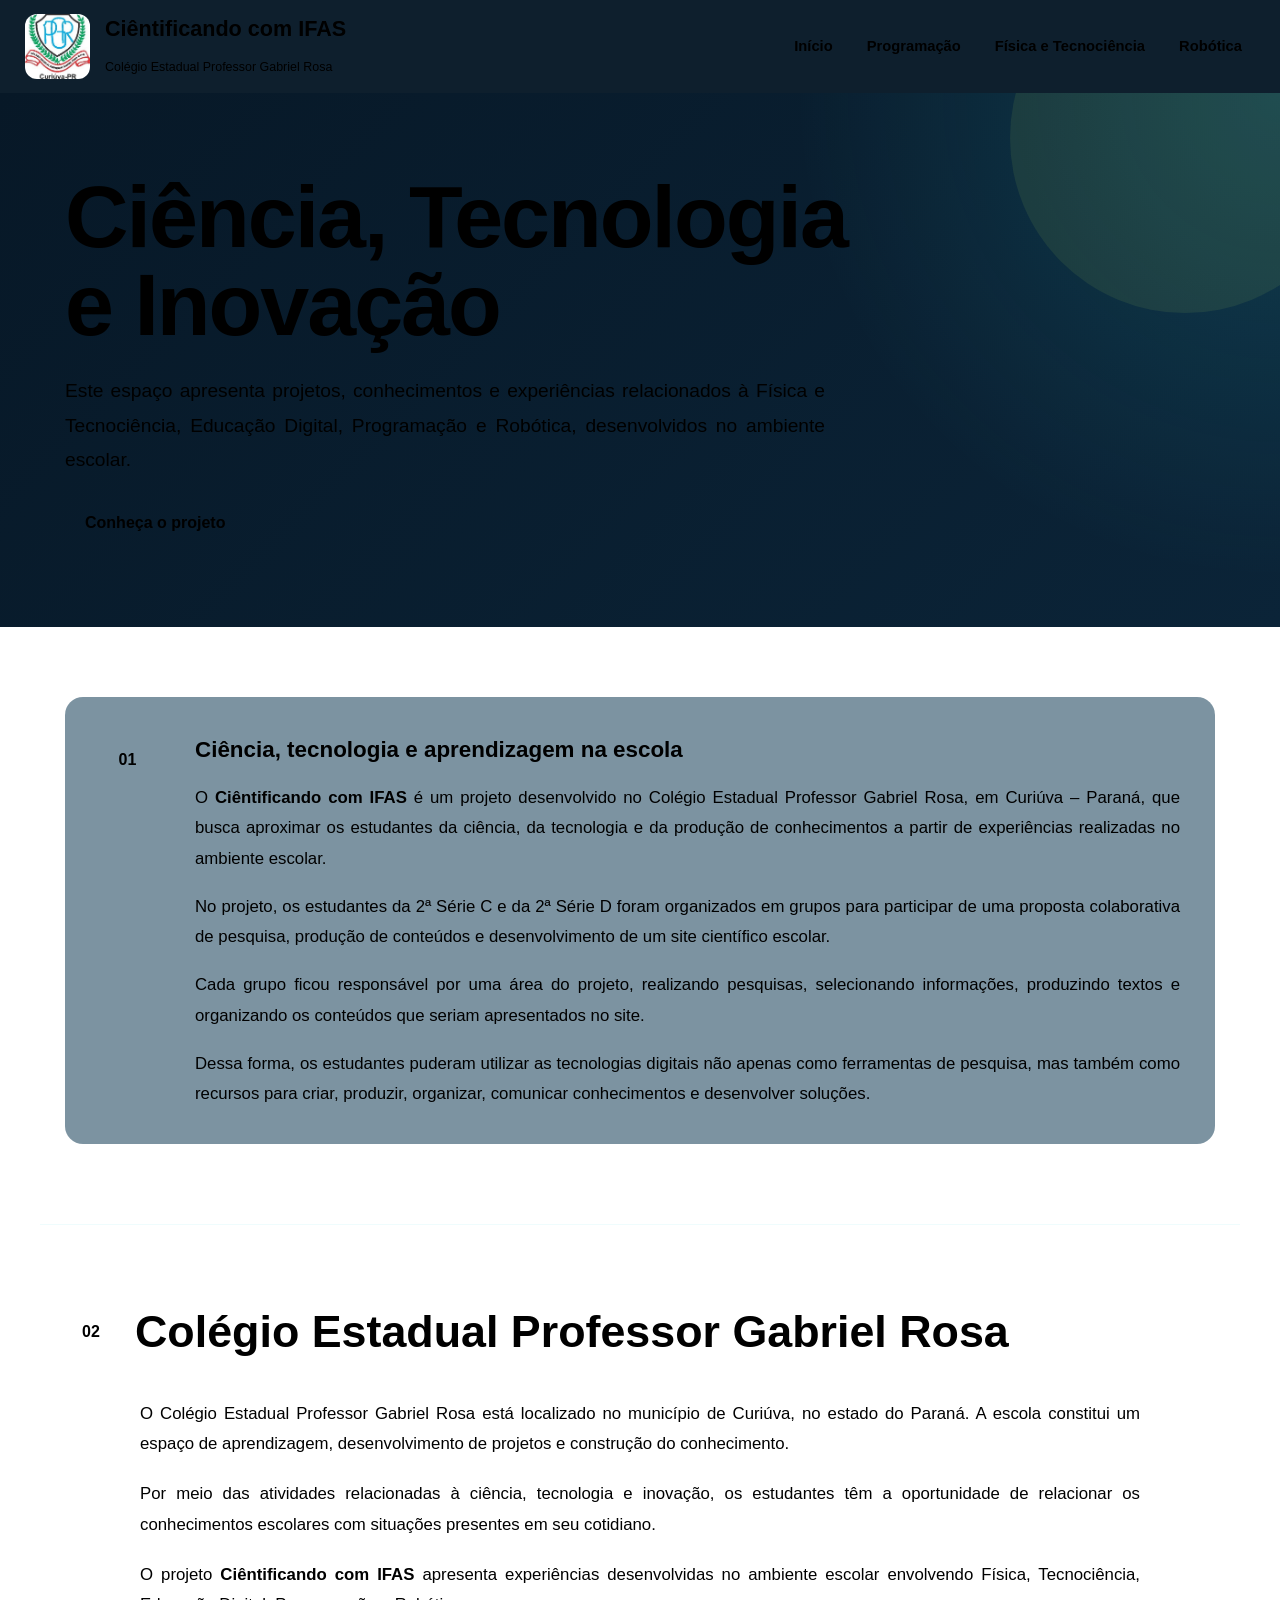
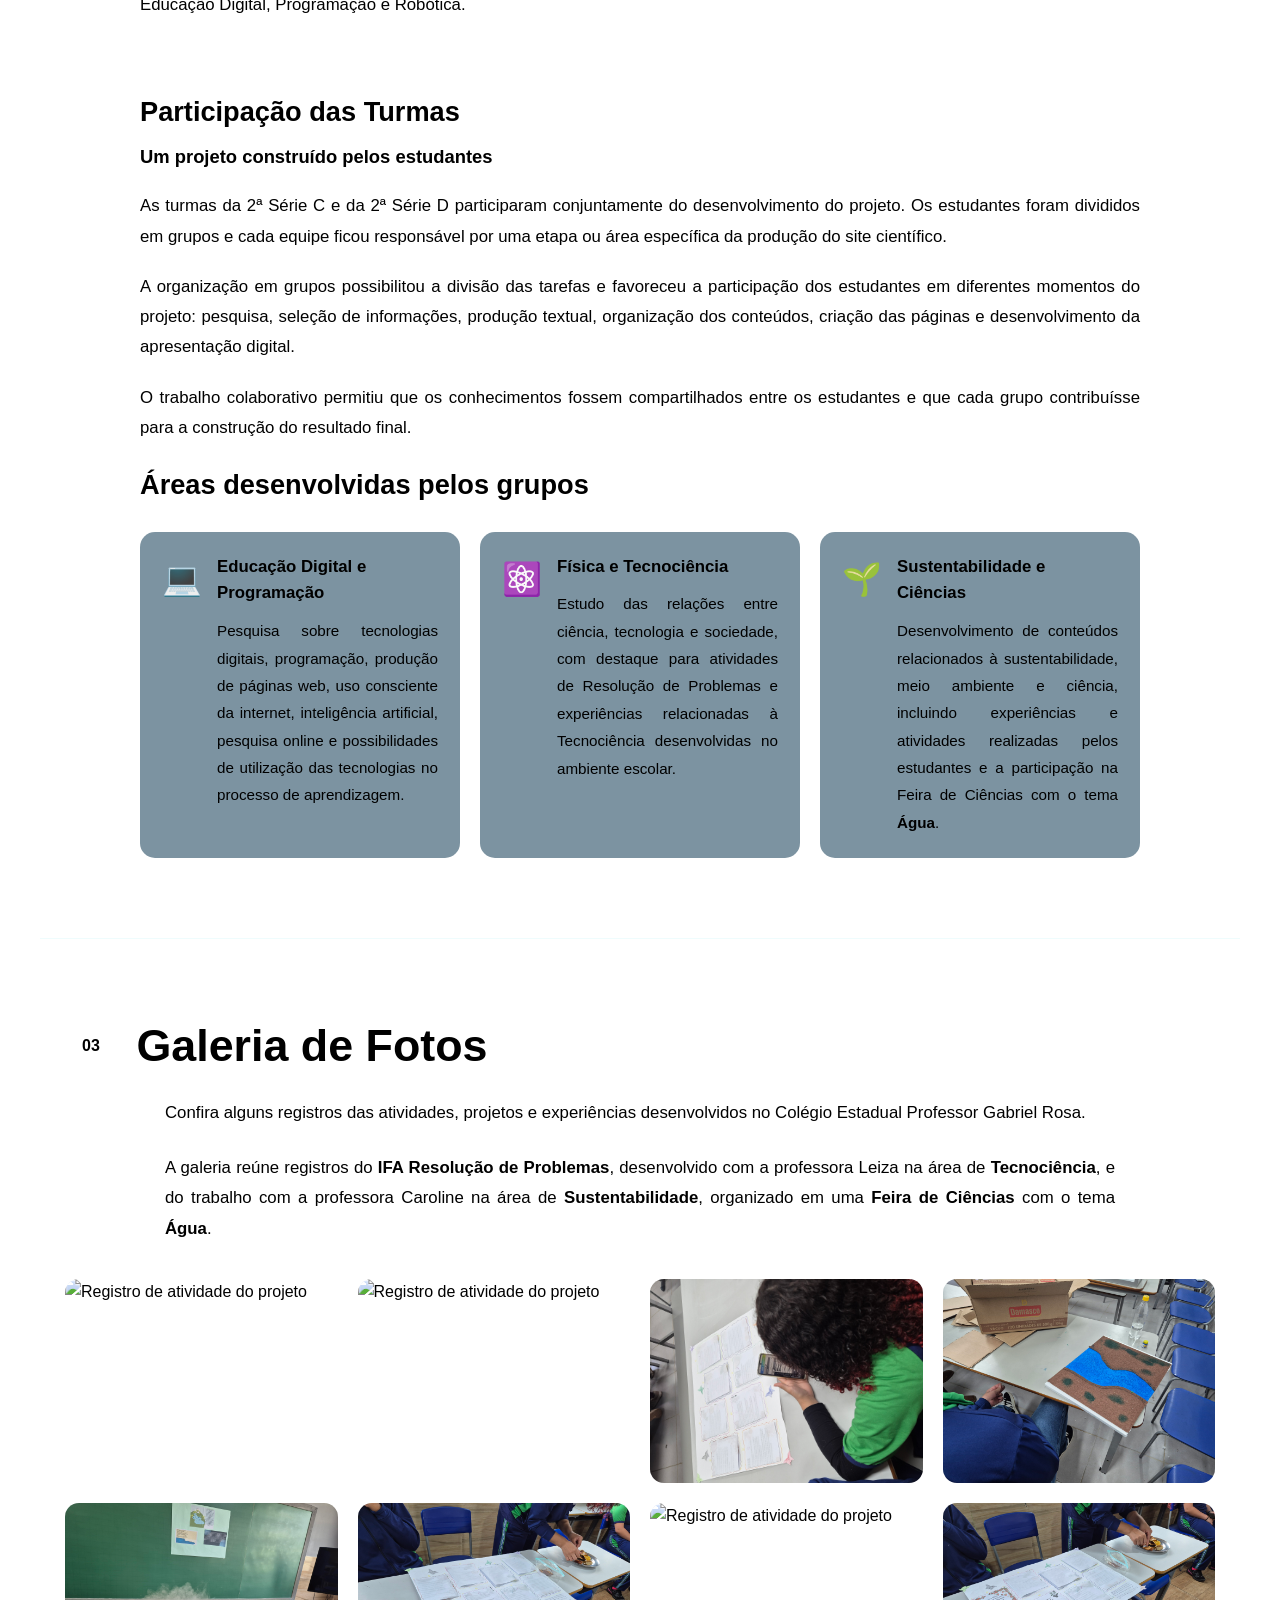
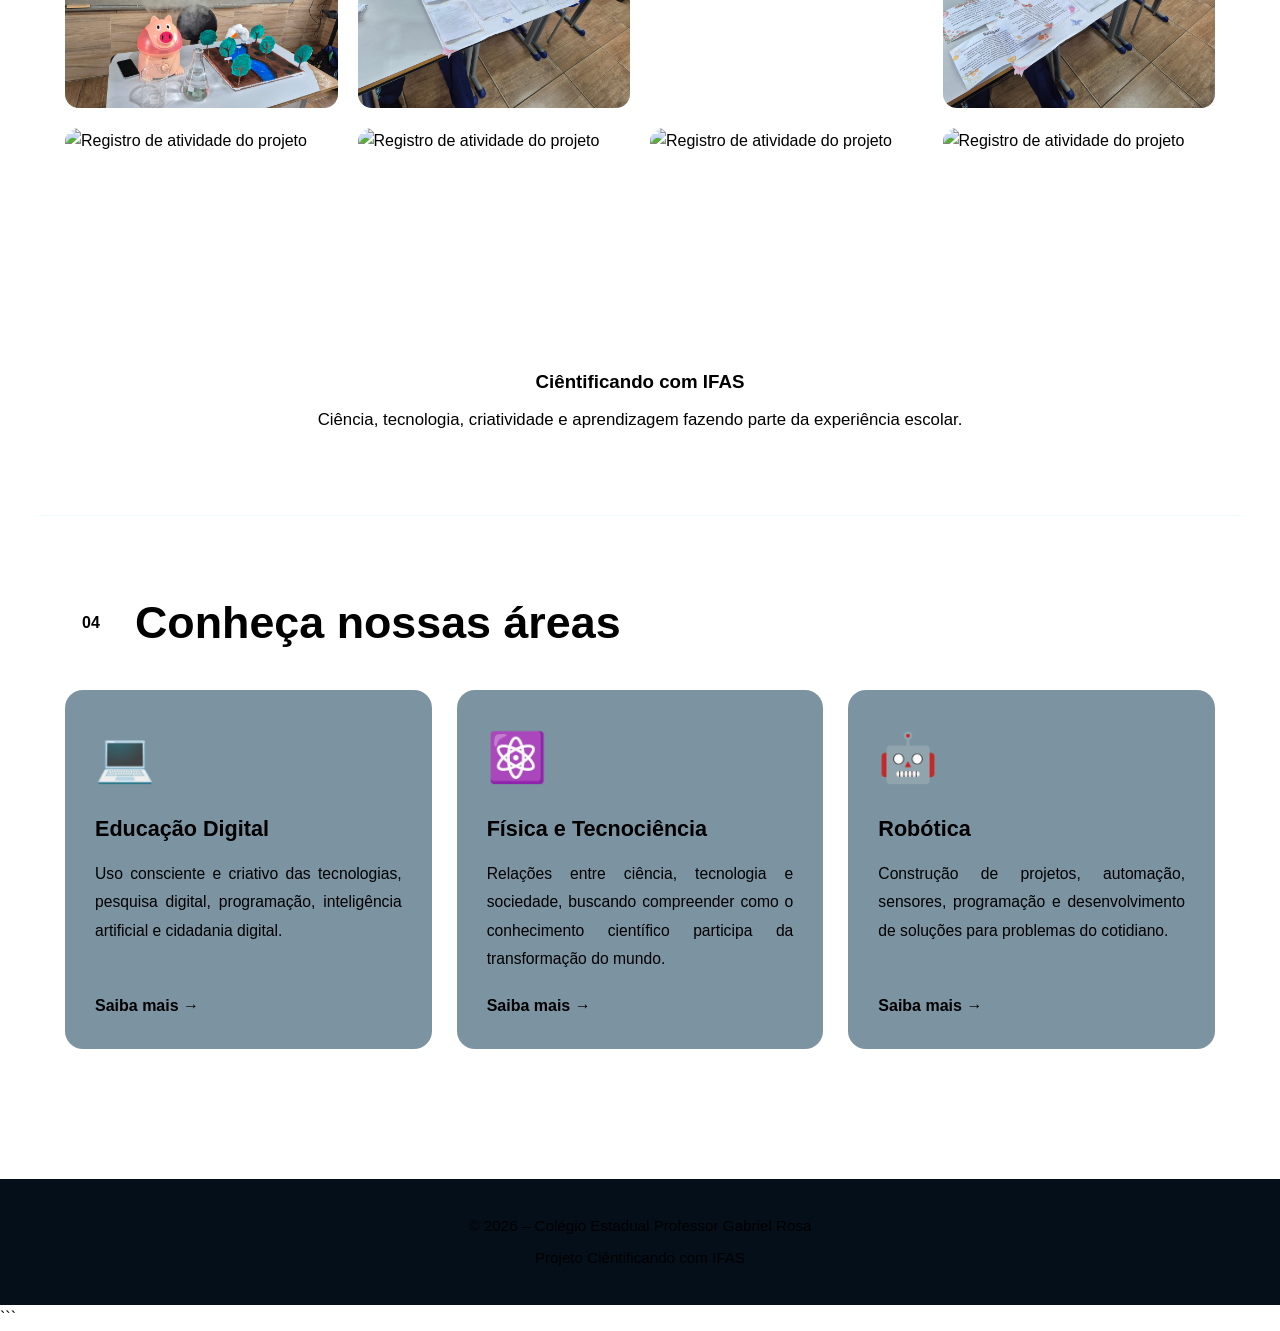
==== commit d3548fa5: "quaseee" ====
--- a/index.html
+++ b/index.html
@@ -1,4 +1,4 @@
-```html
+
 <!DOCTYPE html>
 <html lang="pt-BR">
 
--- a/style.css
+++ b/style.css
@@ -1,4 +1,4 @@
-
+```css
 /* =========================================================
    CIÊNTIFICANDO COM IFAS
    COLÉGIO ESTADUAL PROFESSOR GABRIEL ROSA
@@ -7,7 +7,7 @@
 
 
 /* =========================================================
-   VARIÁVEIS
+   1. VARIÁVEIS
    ========================================================= */
 
 :root {
@@ -29,23 +29,18 @@
 
 
 /* =========================================================
-   RESET
+   2. RESET
    ========================================================= */
 
 * {
-
     margin: 0;
     padding: 0;
-
     box-sizing: border-box;
-
 }
 
 
 html {
-
     scroll-behavior: smooth;
-
 }
 
 
@@ -73,57 +68,45 @@
 
 
 img {
-
     max-width: 100%;
-
-    height: auto;
-
     display: block;
-
 }
 
 
 a {
-
     color: inherit;
-
     text-decoration: none;
-
 }
 
 
 button {
-
     font-family: inherit;
-
-}
-
-
-/* =========================================================
-   ESTRUTURA PRINCIPAL
+}
+
+
+/* =========================================================
+   3. ESTRUTURA PRINCIPAL
    ========================================================= */
 
 .site-shell {
 
     width: 100%;
-
     min-height: 100vh;
-
     overflow-x: hidden;
 
 }
 
 
 /* =========================================================
-   CABEÇALHO
-   ========================================================= */
-
-header {
+   4. CABEÇALHO
+   ========================================================= */
+
+.cabecalho {
 
     width: 100%;
 
     background:
-        rgba(7, 24, 39, 0.96);
+        rgba(7, 24, 39, 0.97);
 
     border-bottom:
         1px solid var(--borda);
@@ -136,32 +119,22 @@
 
     backdrop-filter: blur(10px);
 
-}
-
-
-.header-conteudo {
-
-    width: 100%;
-
-    max-width: 1200px;
-
-    margin: 0 auto;
-
-    padding: 15px 25px;
-
     display: flex;
 
     align-items: center;
 
     justify-content: space-between;
 
-    gap: 30px;
-
-}
-
-
-/* =========================================================
-   LOGO
+    gap: 25px;
+
+    padding:
+        14px 25px;
+
+}
+
+
+/* =========================================================
+   5. LOGO
    ========================================================= */
 
 .logo {
@@ -179,9 +152,9 @@
 
 .logo img {
 
-    width: 62px;
-
-    height: 62px;
+    width: 65px;
+
+    height: 65px;
 
     object-fit: contain;
 
@@ -196,254 +169,39 @@
 
     flex-direction: column;
 
-}
-
-
-.logo-texto strong {
+    justify-content: center;
+
+}
+
+
+.logo-texto h1 {
 
     color: var(--ciano);
 
     font-size: 1.35rem;
 
-    line-height: 1.1;
-
-}
-
-
-.logo-texto span {
+    line-height: 1.15;
+
+    margin: 0;
+
+}
+
+
+.logo-texto p {
 
     color: var(--branco);
 
     font-size: 0.78rem;
 
-    margin-top: 4px;
-
-}
-
-
-/* =========================================================
-   MENU
-   ========================================================= */
-
-.menu {
-
-    display: flex;
-
-    align-items: center;
-
-    justify-content: flex-end;
-
-    gap: 8px;
-
-}
-
-
-.menu a {
-
-    padding: 9px 12px;
-
-    border-radius: 8px;
-
-    color: var(--texto);
-
-    font-size: 0.92rem;
-
-    font-weight: 600;
-
-    transition:
-        color 0.3s ease,
-        background 0.3s ease,
-        transform 0.3s ease;
-
-}
-
-
-.menu a:hover {
-
-    color: var(--azul-escuro);
-
-    background: var(--verde);
-
-    transform: translateY(-2px);
-
-}
-
-
-/* =========================================================
-   BOTÃO DO MENU MOBILE
-   ========================================================= */
-
-.botao-menu {
-
-    display: none;
-
-    border: 1px solid var(--borda);
-
-    background: var(--azul);
-
-    color: var(--ciano);
-
-    padding: 9px 13px;
-
-    border-radius: 8px;
-
-    cursor: pointer;
-
-    font-size: 1.3rem;
-
-}
-
-
-/* =========================================================
-   HERO
-   ========================================================= */
-
-.hero {
-
-    min-height: 520px;
-
-    display: flex;
-
-    align-items: center;
-
-    position: relative;
-
-    overflow: hidden;
-
-    background:
-        radial-gradient(
-            circle at top right,
-            rgba(50, 215, 226, 0.16),
-            transparent 35%
-        ),
-        linear-gradient(
-            135deg,
-            #071827,
-            #0b2438
-        );
-
-}
-
-
-.hero::before {
-
-    content: "";
-
-    position: absolute;
-
-    width: 350px;
-
-    height: 350px;
-
-    border-radius: 50%;
-
-    background:
-        rgba(217, 247, 91, 0.08);
-
-    top: -130px;
-
-    right: -80px;
-
-}
-
-
-.hero-conteudo {
-
-    width: 100%;
-
-    max-width: 1200px;
-
-    margin: 0 auto;
-
-    padding: 80px 25px;
-
-    position: relative;
-
-    z-index: 1;
-
-}
-
-
-.hero h1 {
-
-    font-size: clamp(3rem, 8vw, 6rem);
-
-    line-height: 0.95;
-
-    color: var(--branco);
-
-    margin-bottom: 25px;
-
-    letter-spacing: -3px;
-
-}
-
-
-.hero h1 span {
-
-    color: var(--ciano);
-
-}
-
-
-.hero p {
-
-    max-width: 760px;
-
-    color: var(--texto);
-
-    font-size: 1.2rem;
-
-    line-height: 1.8;
-
-}
-
-
-/* =========================================================
-   HERO DAS PÁGINAS INTERNAS
-   ========================================================= */
-
-.hero-pagina {
-
-    min-height: 360px;
-
-    display: flex;
-
-    align-items: center;
-
-    background:
-        radial-gradient(
-            circle at 80% 30%,
-            rgba(50, 215, 226, 0.15),
-            transparent 30%
-        ),
-        linear-gradient(
-            135deg,
-            var(--azul-escuro),
-            var(--azul)
-        );
-
-}
-
-
-.hero-pagina .hero-conteudo {
-
-    padding-top: 70px;
-
-    padding-bottom: 70px;
-
-}
-
-
-.hero-pagina h1 {
-
-    font-size: clamp(2.8rem, 7vw, 5.5rem);
-
-}
-
-
-/* =========================================================
-   LINHA DE DESTAQUE
+    margin-top: 5px;
+
+    line-height: 1.3;
+
+}
+
+
+/* =========================================================
+   6. LINHA DE DESTAQUE
    ========================================================= */
 
 .linha-destaque {
@@ -461,26 +219,278 @@
 
     border-radius: 10px;
 
+    margin-top: 7px;
+
+}
+
+
+/* =========================================================
+   7. MENU
+   ========================================================= */
+
+.menu {
+
+    display: flex;
+
+    align-items: center;
+
+    justify-content: flex-end;
+
+    gap: 8px;
+
+}
+
+
+.menu a {
+
+    padding:
+        9px 13px;
+
+    border-radius: 8px;
+
+    color: var(--texto);
+
+    font-size: 0.92rem;
+
+    font-weight: 600;
+
+    transition:
+        color 0.3s ease,
+        background 0.3s ease,
+        transform 0.3s ease;
+
+}
+
+
+.menu a:hover,
+.menu a.ativo {
+
+    color: var(--azul-escuro);
+
+    background: var(--verde);
+
+}
+
+
+.menu a:hover {
+
+    transform:
+        translateY(-2px);
+
+}
+
+
+/* =========================================================
+   8. BOTÃO MENU MOBILE
+   ========================================================= */
+
+.botao-menu {
+
+    display: none;
+
+    border:
+        1px solid var(--borda);
+
+    background:
+        var(--azul);
+
+    color:
+        var(--ciano);
+
+    padding:
+        9px 13px;
+
+    border-radius:
+        8px;
+
+    cursor:
+        pointer;
+
+    font-size:
+        1.3rem;
+
+}
+
+
+/* =========================================================
+   9. HERO
+   ========================================================= */
+
+.hero {
+
+    min-height: 520px;
+
+    display: flex;
+
+    align-items: center;
+
+    position: relative;
+
+    overflow: hidden;
+
+    background:
+
+        radial-gradient(
+            circle at top right,
+            rgba(50, 215, 226, 0.16),
+            transparent 35%
+        ),
+
+        linear-gradient(
+            135deg,
+            #071827,
+            #0b2438
+        );
+
+}
+
+
+.hero::before {
+
+    content: "";
+
+    position: absolute;
+
+    width: 350px;
+
+    height: 350px;
+
+    border-radius: 50%;
+
+    background:
+        rgba(217, 247, 91, 0.08);
+
+    top: -130px;
+
+    right: -80px;
+
+}
+
+
+.hero-conteudo {
+
+    width: 100%;
+
+    max-width: 1200px;
+
+    margin: 0 auto;
+
+    padding:
+        80px 25px;
+
+    position: relative;
+
+    z-index: 1;
+
+}
+
+
+.hero h2 {
+
+    font-size:
+        clamp(2.8rem, 7vw, 5.5rem);
+
+    line-height:
+        1;
+
+    color:
+        var(--branco);
+
+    margin-bottom:
+        25px;
+
+    letter-spacing:
+        -2px;
+
+}
+
+
+.hero p {
+
+    max-width:
+        760px;
+
+    color:
+        var(--texto);
+
+    font-size:
+        1.2rem;
+
+    line-height:
+        1.8;
+
+    text-align:
+        justify;
+
+}
+
+
+/* =========================================================
+   10. HERO DAS PÁGINAS INTERNAS
+   ========================================================= */
+
+.hero-pagina {
+
+    min-height:
+        360px;
+
+    display:
+        flex;
+
+    align-items:
+        center;
+
+    background:
+
+        radial-gradient(
+            circle at 80% 30%,
+            rgba(50, 215, 226, 0.15),
+            transparent 30%
+        ),
+
+        linear-gradient(
+            135deg,
+            var(--azul-escuro),
+            var(--azul)
+        );
+
+}
+
+
+.hero-pagina .hero-conteudo {
+
+    padding-top:
+        70px;
+
+    padding-bottom:
+        70px;
+
+}
+
+
+.hero-pagina h1 {
+
+    font-size:
+        clamp(2.8rem, 7vw, 5.5rem);
+
+}
+
+
+/* =========================================================
+   11. SEÇÕES
+   ========================================================= */
+
+.secao {
+
+    width: 100%;
+
+    max-width: 1200px;
+
     margin:
-        0 0 25px 0;
-
-}
-
-
-/* =========================================================
-   SEÇÕES
-   ========================================================= */
-
-.secao {
-
-    width: 100%;
-
-    max-width: 1200px;
-
-    margin: 0 auto;
+        0 auto;
 
     padding:
-        90px 25px;
+        80px 25px;
 
 }
 
@@ -494,249 +504,342 @@
 
 
 /* =========================================================
-   TÍTULO DAS SEÇÕES
+   12. TÍTULOS DAS SEÇÕES
    ========================================================= */
 
 .titulo-secao {
 
-    display: flex;
-
-    align-items: center;
-
-    gap: 18px;
-
-    margin-bottom: 45px;
+    display:
+        flex;
+
+    align-items:
+        center;
+
+    gap:
+        18px;
+
+    margin-bottom:
+        40px;
 
 }
 
 
 .titulo-secao span {
 
-    min-width: 52px;
-
-    height: 52px;
-
-    display: flex;
-
-    align-items: center;
-
-    justify-content: center;
-
-    background: var(--ciano);
-
-    color: var(--azul-escuro);
-
-    font-weight: bold;
-
-    border-radius: 50%;
-
-    font-size: 1rem;
+    min-width:
+        52px;
+
+    height:
+        52px;
+
+    display:
+        flex;
+
+    align-items:
+        center;
+
+    justify-content:
+        center;
+
+    background:
+        var(--ciano);
+
+    color:
+        var(--azul-escuro);
+
+    font-weight:
+        bold;
+
+    border-radius:
+        50%;
+
+    font-size:
+        1rem;
+
+    flex-shrink:
+        0;
 
 }
 
 
 .titulo-secao h2 {
 
-    font-size: clamp(1.8rem, 4vw, 2.8rem);
-
-    color: var(--branco);
-
-    line-height: 1.2;
-
-}
-
-
-/* =========================================================
-   TEXTOS
+    font-size:
+        clamp(1.8rem, 4vw, 2.8rem);
+
+    color:
+        var(--branco);
+
+    line-height:
+        1.2;
+
+}
+
+
+/* =========================================================
+   13. TEXTOS
    ========================================================= */
 
 .secao p {
 
-    color: var(--texto);
-
-    font-size: 1.05rem;
-
-    line-height: 1.8;
+    color:
+        var(--texto);
+
+    font-size:
+        1.05rem;
+
+    line-height:
+        1.8;
 
 }
 
 
 .sobre-texto {
 
-    max-width: 1000px;
-
-    margin: 0 auto;
+    width: 100%;
+
+    max-width:
+        1000px;
+
+    margin:
+        0 auto;
 
 }
 
 
 .sobre-texto p {
 
-    margin-bottom: 20px;
-
-    text-align: justify;
-
-    text-justify: inter-word;
+    margin-bottom:
+        20px;
+
+    text-align:
+        justify;
+
+    text-justify:
+        inter-word;
 
 }
 
 
 .sobre-texto p:last-child {
 
-    margin-bottom: 0;
+    margin-bottom:
+        0;
 
 }
 
 
 strong {
 
-    color: var(--ciano);
-
-}
-
-
-/* =========================================================
-   PERFIL DA PROFESSORA
-   ========================================================= */
-
-.perfil-professora {
-
-    width: 100%;
-
-    max-width: 1100px;
-
-    margin: 0 auto;
-
-    display: grid;
-
-    grid-template-columns: 240px minmax(0, 1fr);
-
-    gap: 45px;
-
-    align-items: start;
-
-}
-
-
-/* =========================================================
-   FOTO DA PROFESSORA - LADO ESQUERDO
-   ========================================================= */
-
-.foto-professora {
-
-    width: 100%;
-
-    display: flex;
-
-    align-items: flex-start;
-
-    justify-content: flex-start;
-
-}
-
-
-.imagem-professora {
-
-    width: 210px;
-
-    height: 210px;
-
-    display: block;
-
-    object-fit: cover;
-
-    object-position: center;
-
-    border-radius: 18px;
+    color:
+        var(--ciano);
+
+}
+
+
+/* =========================================================
+   14. DESTAQUE / INFO CARD
+   ========================================================= */
+
+.destaque {
+
+    padding-top:
+        70px;
+
+}
+
+
+.info-card {
+
+    width:
+        100%;
+
+    display:
+        grid;
+
+    grid-template-columns:
+        70px minmax(0, 1fr);
+
+    gap:
+        25px;
+
+    background:
+        rgba(18, 59, 84, 0.55);
 
     border:
-        3px solid var(--ciano);
+        1px solid var(--borda);
+
+    border-radius:
+        18px;
+
+    padding:
+        35px;
 
     box-shadow:
         0 12px 30px var(--sombra);
 
-    transition:
-        transform 0.3s ease,
-        border-color 0.3s ease,
-        box-shadow 0.3s ease;
-
-}
-
-
-.imagem-professora:hover {
-
-    transform: translateY(-5px);
-
-    border-color: var(--verde);
-
-    box-shadow:
-        0 18px 35px rgba(50, 215, 226, 0.20);
-
-}
-
-
-/* =========================================================
-   TEXTO DA PROFESSORA - LADO DIREITO
-   ========================================================= */
-
-.texto-professora {
-
-    width: 100%;
-
-    min-width: 0;
-
-}
-
-
-.texto-professora p {
-
-    margin-bottom: 20px;
-
-    color: var(--texto);
-
-    font-size: 1.05rem;
-
-    line-height: 1.8;
-
-    text-align: justify;
-
-    text-justify: inter-word;
-
-}
-
-
-.texto-professora p:last-child {
-
-    margin-bottom: 0;
-
-}
-
-
-.texto-professora strong {
-
-    color: var(--ciano);
-
-}
-
-
-/* =========================================================
-   CARDS
-   ========================================================= */
-
-.cards {
-
-    display: grid;
+}
+
+
+.info-numero {
+
+    width:
+        55px;
+
+    height:
+        55px;
+
+    display:
+        flex;
+
+    align-items:
+        center;
+
+    justify-content:
+        center;
+
+    background:
+        var(--ciano);
+
+    color:
+        var(--azul-escuro);
+
+    border-radius:
+        50%;
+
+    font-weight:
+        bold;
+
+}
+
+
+.info-card h3 {
+
+    color:
+        var(--ciano);
+
+    margin-bottom:
+        15px;
+
+    font-size:
+        1.4rem;
+
+}
+
+
+.info-card p {
+
+    margin-bottom:
+        18px;
+
+    text-align:
+        justify;
+
+}
+
+
+.info-card p:last-child {
+
+    margin-bottom:
+        0;
+
+}
+
+
+/* =========================================================
+   15. PARTICIPAÇÃO DAS TURMAS
+   ========================================================= */
+
+.participacao {
+
+    margin-top:
+        40px;
+
+    padding-top:
+        30px;
+
+    border-top:
+        1px solid var(--borda);
+
+}
+
+
+.participacao h3 {
+
+    color:
+        var(--ciano);
+
+    font-size:
+        1.7rem;
+
+    margin-bottom:
+        8px;
+
+}
+
+
+.participacao h4 {
+
+    color:
+        var(--verde);
+
+    font-size:
+        1.15rem;
+
+    margin-bottom:
+        20px;
+
+}
+
+
+.participacao > p {
+
+    margin-bottom:
+        20px;
+
+    text-align:
+        justify;
+
+}
+
+
+/* =========================================================
+   16. ÁREAS DOS GRUPOS
+   ========================================================= */
+
+.areas-grupos {
+
+    display:
+        grid;
 
     grid-template-columns:
         repeat(3, minmax(0, 1fr));
 
-    gap: 25px;
-
-}
-
-
-.cards article,
-.info-card {
+    gap:
+        20px;
+
+    margin-top:
+        25px;
+
+}
+
+
+.area-grupo {
+
+    height:
+        100%;
+
+    display:
+        flex;
+
+    align-items:
+        flex-start;
+
+    gap:
+        15px;
+
+    padding:
+        22px;
 
     background:
         rgba(18, 59, 84, 0.55);
@@ -744,9 +847,88 @@
     border:
         1px solid var(--borda);
 
-    border-radius: 18px;
-
-    padding: 30px;
+    border-radius:
+        15px;
+
+}
+
+
+.area-icone {
+
+    font-size:
+        2rem;
+
+    flex-shrink:
+        0;
+
+}
+
+
+.area-grupo h4 {
+
+    color:
+        var(--ciano);
+
+    font-size:
+        1.05rem;
+
+    margin-bottom:
+        10px;
+
+}
+
+
+.area-grupo p {
+
+    font-size:
+        0.95rem;
+
+    text-align:
+        justify;
+
+}
+
+
+/* =========================================================
+   17. CARDS
+   ========================================================= */
+
+.cards {
+
+    display:
+        grid;
+
+    grid-template-columns:
+        repeat(3, minmax(0, 1fr));
+
+    gap:
+        25px;
+
+}
+
+
+.cards article {
+
+    height:
+        100%;
+
+    display:
+        flex;
+
+    flex-direction:
+        column;
+
+    background:
+        rgba(18, 59, 84, 0.55);
+
+    border:
+        1px solid var(--borda);
+
+    border-radius:
+        18px;
+
+    padding:
+        30px;
 
     box-shadow:
         0 12px 30px var(--sombra);
@@ -759,12 +941,13 @@
 }
 
 
-.cards article:hover,
-.info-card:hover {
-
-    transform: translateY(-7px);
-
-    border-color: var(--ciano);
+.cards article:hover {
+
+    transform:
+        translateY(-7px);
+
+    border-color:
+        var(--ciano);
 
     background:
         rgba(18, 59, 84, 0.8);
@@ -772,95 +955,132 @@
 }
 
 
-.cards h3,
-.info-card h3 {
-
-    color: var(--ciano);
-
-    margin-bottom: 14px;
-
-    font-size: 1.35rem;
-
-}
-
-
-.cards p,
-.info-card p {
-
-    text-align: justify;
-
-    font-size: 0.98rem;
-
-}
-
-
-/* =========================================================
-   GRID DE INFORMAÇÕES
+.card-icone {
+
+    font-size:
+        3rem;
+
+    margin-bottom:
+        15px;
+
+}
+
+
+.cards h3 {
+
+    color:
+        var(--ciano);
+
+    margin-bottom:
+        14px;
+
+    font-size:
+        1.35rem;
+
+}
+
+
+.cards p {
+
+    text-align:
+        justify;
+
+    font-size:
+        0.98rem;
+
+    margin-bottom:
+        20px;
+
+}
+
+
+.cards a {
+
+    color:
+        var(--verde);
+
+    font-weight:
+        bold;
+
+    margin-top:
+        auto;
+
+}
+
+
+.cards a:hover {
+
+    color:
+        var(--ciano);
+
+}
+
+
+/* =========================================================
+   18. GRID DE INFORMAÇÕES
    ========================================================= */
 
 .info-grid {
 
-    display: grid;
+    display:
+        grid;
 
     grid-template-columns:
         repeat(3, minmax(0, 1fr));
 
-    gap: 25px;
-
-}
-
-
-.info-card {
-
-    height: 100%;
-
-}
-
-
-/* =========================================================
-   ÍCONE GRANDE
-   ========================================================= */
-
-.icone-grande {
-
-    font-size: 4rem;
-
-    margin-bottom: 20px;
-
-    display: block;
-
-}
-
-
-/* =========================================================
-   ÁREA DE CONTEÚDO
+    gap:
+        25px;
+
+}
+
+
+.info-grid .info-card {
+
+    height:
+        100%;
+
+}
+
+
+/* =========================================================
+   19. CONTEÚDO DAS PÁGINAS
    ========================================================= */
 
 .conteudo-area {
 
-    max-width: 1050px;
-
-    margin: 0 auto;
+    width:
+        100%;
+
+    max-width:
+        1050px;
+
+    margin:
+        0 auto;
 
 }
 
 
 .conteudo-area p {
 
-    margin-bottom: 20px;
-
-    text-align: justify;
-
-    text-justify: inter-word;
+    margin-bottom:
+        20px;
+
+    text-align:
+        justify;
+
+    text-justify:
+        inter-word;
 
 }
 
 
 .conteudo-area h3 {
 
-    color: var(--verde);
-
-    font-size: 1.5rem;
+    color:
+        var(--verde);
+
+    font-size:
+        1.5rem;
 
     margin:
         30px 0 15px;
@@ -869,57 +1089,156 @@
 
 
 /* =========================================================
-   TECNOCIÊNCIA
+   20. PERFIL DA PROFESSORA
+   ========================================================= */
+
+.perfil-professora {
+
+    width:
+        100%;
+
+    max-width:
+        1100px;
+
+    margin:
+        0 auto;
+
+    display:
+        grid;
+
+    grid-template-columns:
+        240px minmax(0, 1fr);
+
+    gap:
+        45px;
+
+    align-items:
+        start;
+
+}
+
+
+.foto-professora {
+
+    width:
+        100%;
+
+    display:
+        flex;
+
+    align-items:
+        flex-start;
+
+    justify-content:
+        flex-start;
+
+}
+
+
+.imagem-professora {
+
+    width:
+        210px;
+
+    height:
+        210px;
+
+    object-fit:
+        cover;
+
+    object-position:
+        center;
+
+    border-radius:
+        18px;
+
+    border:
+        3px solid var(--ciano);
+
+    box-shadow:
+        0 12px 30px var(--sombra);
+
+}
+
+
+.texto-professora {
+
+    width:
+        100%;
+
+    min-width:
+        0;
+
+}
+
+
+.texto-professora p {
+
+    margin-bottom:
+        20px;
+
+    text-align:
+        justify;
+
+}
+
+
+/* =========================================================
+   21. TECNOCIÊNCIA
    ========================================================= */
 
 .tecnociencia {
 
-    display: grid;
+    display:
+        grid;
 
     grid-template-columns:
         repeat(2, minmax(0, 1fr));
 
-    gap: 45px;
-
-    align-items: center;
+    gap:
+        45px;
+
+    align-items:
+        center;
 
 }
 
 
 .tecnociencia-texto p {
 
-    text-align: justify;
-
-    margin-bottom: 20px;
-
-}
-
-
-.tecnociencia-texto p:last-child {
-
-    margin-bottom: 0;
+    text-align:
+        justify;
+
+    margin-bottom:
+        20px;
 
 }
 
 
 .tecnociencia-imagem {
 
-    width: 100%;
-
-    display: flex;
-
-    justify-content: center;
+    width:
+        100%;
+
+    display:
+        flex;
+
+    justify-content:
+        center;
 
 }
 
 
 .tecnociencia-imagem img {
 
-    width: 100%;
-
-    max-width: 480px;
-
-    border-radius: 18px;
+    width:
+        100%;
+
+    max-width:
+        480px;
+
+    border-radius:
+        18px;
 
     border:
         2px solid var(--borda);
@@ -928,32 +1247,39 @@
 
 
 /* =========================================================
-   ROBÓTICA
+   22. ROBÓTICA
    ========================================================= */
 
 .robotica-grid {
 
-    display: grid;
+    display:
+        grid;
 
     grid-template-columns:
         repeat(2, minmax(0, 1fr));
 
-    gap: 45px;
-
-    align-items: center;
+    gap:
+        45px;
+
+    align-items:
+        center;
 
 }
 
 
 .robo-ilustracao {
 
-    display: flex;
-
-    align-items: center;
-
-    justify-content: center;
-
-    min-height: 300px;
+    display:
+        flex;
+
+    align-items:
+        center;
+
+    justify-content:
+        center;
+
+    min-height:
+        300px;
 
     background:
         rgba(18, 59, 84, 0.5);
@@ -961,57 +1287,65 @@
     border:
         1px solid var(--borda);
 
-    border-radius: 20px;
-
-    padding: 30px;
+    border-radius:
+        20px;
+
+    padding:
+        30px;
 
 }
 
 
 .robo-ilustracao img {
 
-    max-width: 100%;
-
-    max-height: 400px;
-
-    object-fit: contain;
-
-}
-
-
-.robotica-texto {
-
-    width: 100%;
+    max-width:
+        100%;
+
+    max-height:
+        400px;
+
+    object-fit:
+        contain;
 
 }
 
 
 .robotica-texto p {
 
-    margin-bottom: 20px;
-
-    text-align: justify;
-
-}
-
+    margin-bottom:
+        20px;
+
+    text-align:
+        justify;
+
+}
+
+
+/* =========================================================
+   23. HABILIDADES
+   ========================================================= */
 
 .habilidades {
 
-    display: grid;
+    display:
+        grid;
 
     grid-template-columns:
         repeat(2, minmax(0, 1fr));
 
-    gap: 15px;
-
-    margin-top: 25px;
+    gap:
+        15px;
+
+    margin-top:
+        25px;
 
 }
 
 
 .habilidades div {
 
-    padding: 15px;
+    padding:
+        15px;
 
     background:
         rgba(50, 215, 226, 0.08);
@@ -1019,15 +1353,17 @@
     border:
         1px solid var(--borda);
 
-    border-radius: 12px;
-
-    color: var(--texto);
-
-}
-
-
-/* =========================================================
-   LISTAS
+    border-radius:
+        12px;
+
+    color:
+        var(--texto);
+
+}
+
+
+/* =========================================================
+   24. LISTAS
    ========================================================= */
 
 .lista-conteudo {
@@ -1035,47 +1371,135 @@
     margin:
         25px 0;
 
-    padding-left: 25px;
+    padding-left:
+        25px;
 
 }
 
 
 .lista-conteudo li {
 
-    color: var(--texto);
-
-    margin-bottom: 12px;
-
-    line-height: 1.7;
-
-}
-
-
-/* =========================================================
-   GALERIA
-   ========================================================= */
+    color:
+        var(--texto);
+
+    margin-bottom:
+        12px;
+
+    line-height:
+        1.7;
+
+}
+
+
+/* =========================================================
+   25. GALERIA
+   ========================================================= */
+
+/*
+   IMPORTANTE:
+   A classe .galeria NÃO deve ser grid.
+   Quem organiza as fotografias é .galeria-grid.
+*/
 
 .galeria {
 
-    display: grid;
+    width:
+        100%;
+
+}
+
+
+.galeria .titulo-secao {
+
+    display:
+        block;
+
+    margin-bottom:
+        35px;
+
+}
+
+
+.galeria .titulo-secao > span {
+
+    display:
+        inline-flex;
+
+    vertical-align:
+        middle;
+
+    margin-right:
+        15px;
+
+}
+
+
+.galeria .titulo-secao h2 {
+
+    display:
+        inline;
+
+    vertical-align:
+        middle;
+
+}
+
+
+.descricao-galeria {
+
+    max-width:
+        950px;
+
+    margin:
+        25px auto 0;
+
+    text-align:
+        justify;
+
+}
+
+
+/* =========================================================
+   26. GRADE DAS FOTOS
+   ========================================================= */
+
+.galeria-grid {
+
+    width:
+        100%;
+
+    display:
+        grid;
 
     grid-template-columns:
         repeat(4, minmax(0, 1fr));
 
-    gap: 18px;
-
-}
-
+    gap:
+        20px;
+
+    margin-top:
+        35px;
+
+}
+
+
+/* =========================================================
+   27. CADA FOTO
+   ========================================================= */
 
 .foto-item {
 
-    width: 100%;
-
-    aspect-ratio: 4 / 3;
-
-    overflow: hidden;
-
-    border-radius: 14px;
+    width:
+        100%;
+
+    aspect-ratio:
+        4 / 3;
+
+    overflow:
+        hidden;
+
+    border-radius:
+        14px;
 
     border:
         1px solid var(--borda);
@@ -1086,20 +1510,22 @@
     box-shadow:
         0 8px 20px var(--sombra);
 
-    cursor: pointer;
-
 }
 
 
 .foto-item img {
 
-    width: 100%;
-
-    height: 100%;
-
-    object-fit: cover;
-
-    object-position: center;
+    width:
+        100%;
+
+    height:
+        100%;
+
+    object-fit:
+        cover;
+
+    object-position:
+        center;
 
     transition:
         transform 0.4s ease,
@@ -1110,121 +1536,78 @@
 
 .foto-item:hover img {
 
-    transform: scale(1.07);
-
-    filter: brightness(1.08);
-
-}
-
-
-/* =========================================================
-   TEXTO DA GALERIA
-   ========================================================= */
-
-.galeria-introducao {
-
-    max-width: 850px;
-
-    margin:
-        0 auto 35px;
-
-}
-
-
-.galeria-introducao p {
-
-    text-align: justify;
-
-}
-
-
-/* =========================================================
-   LIGHTBOX
-   ========================================================= */
-
-.lightbox {
-
-    position: fixed;
-
-    inset: 0;
-
-    z-index: 3000;
-
-    display: none;
-
-    align-items: center;
-
-    justify-content: center;
-
-    padding: 25px;
-
-    background:
-        rgba(0, 0, 0, 0.88);
-
-}
-
-
-.lightbox.ativo {
-
-    display: flex;
-
-}
-
-
-.lightbox img {
-
-    max-width: 90vw;
-
-    max-height: 85vh;
-
-    object-fit: contain;
-
-    border-radius: 12px;
-
-}
-
-
-.lightbox-fechar {
-
-    position: absolute;
-
-    top: 20px;
-
-    right: 25px;
-
-    border: none;
-
-    background: transparent;
-
-    color: white;
-
-    font-size: 2.5rem;
-
-    cursor: pointer;
-
-}
-
-
-/* =========================================================
-   BOTÕES
+    transform:
+        scale(1.06);
+
+    filter:
+        brightness(1.08);
+
+}
+
+
+/* =========================================================
+   28. LEGENDA DA GALERIA
+   ========================================================= */
+
+.foto-legenda {
+
+    width:
+        100%;
+
+    text-align:
+        center;
+
+    margin-top:
+        35px;
+
+}
+
+
+.foto-legenda h3 {
+
+    color:
+        var(--ciano);
+
+    margin-bottom:
+        8px;
+
+}
+
+
+.foto-legenda p {
+
+    color:
+        var(--texto);
+
+}
+
+
+/* =========================================================
+   29. BOTÕES
    ========================================================= */
 
 .botao {
 
-    display: inline-block;
+    display:
+        inline-block;
 
     padding:
         12px 20px;
 
-    background: var(--ciano);
-
-    color: var(--azul-escuro);
-
-    border-radius: 10px;
-
-    font-weight: bold;
-
-    margin-top: 20px;
+    background:
+        var(--ciano);
+
+    color:
+        var(--azul-escuro);
+
+    border-radius:
+        10px;
+
+    font-weight:
+        bold;
+
+    margin-top:
+        20px;
 
     transition:
         transform 0.3s ease,
@@ -1235,20 +1618,32 @@
 
 .botao:hover {
 
-    transform: translateY(-3px);
-
-    background: var(--verde);
-
-}
-
-
-/* =========================================================
-   RODAPÉ
-   ========================================================= */
-
-footer {
-
-    margin-top: 50px;
+    transform:
+        translateY(-3px);
+
+    background:
+        var(--verde);
+
+}
+
+
+/* =========================================================
+   30. RODAPÉ
+   ========================================================= */
+
+.rodape {
+
+    width:
+        100%;
+
+    margin-top:
+        50px;
+
+    padding:
+        35px 25px;
+
+    text-align:
+        center;
 
     background:
         #050f19;
@@ -1259,70 +1654,30 @@
 }
 
 
-.footer-conteudo {
-
-    width: 100%;
-
-    max-width: 1200px;
-
-    margin: 0 auto;
-
-    padding:
-        45px 25px;
-
-    text-align: center;
-
-}
-
-
-.footer-conteudo p {
-
-    color: var(--texto);
-
-    font-size: 0.95rem;
-
-    margin-bottom: 8px;
-
-}
-
-
-.footer-conteudo strong {
-
-    color: var(--ciano);
-
-}
-
-
-/* =========================================================
-   ANIMAÇÃO
-   ========================================================= */
-
-.pre-animar {
-
-    opacity: 0;
-
-    transform:
-        translateY(30px);
-
-}
-
-
-.pre-animar.animar {
-
-    opacity: 1;
-
-    transform:
-        translateY(0);
-
-    transition:
-        opacity 0.7s ease,
-        transform 0.7s ease;
-
-}
-
-
-/* =========================================================
-   ACESSIBILIDADE
+.rodape p {
+
+    color:
+        var(--texto);
+
+    font-size:
+        0.95rem;
+
+    margin-bottom:
+        8px;
+
+}
+
+
+.rodape p:last-child {
+
+    margin-bottom:
+        0;
+
+}
+
+
+/* =========================================================
+   31. ACESSIBILIDADE
    ========================================================= */
 
 a:focus-visible,
@@ -1331,34 +1686,38 @@
     outline:
         3px solid var(--verde);
 
-    outline-offset: 4px;
-
-}
-
-
-/* =========================================================
-   TABLETS
-   ========================================================= */
-
-@media (max-width: 950px) {
-
-    .header-conteudo {
-
-        gap: 15px;
+    outline-offset:
+        4px;
+
+}
+
+
+/* =========================================================
+   32. TABLETS
+   ========================================================= */
+
+@media (max-width: 1000px) {
+
+    .cabecalho {
+
+        gap:
+            15px;
 
     }
 
 
     .menu {
 
-        gap: 3px;
+        gap:
+            3px;
 
     }
 
 
     .menu a {
 
-        font-size: 0.82rem;
+        font-size:
+            0.82rem;
 
         padding:
             8px 9px;
@@ -1375,7 +1734,15 @@
     }
 
 
-    .galeria {
+    .areas-grupos {
+
+        grid-template-columns:
+            repeat(2, minmax(0, 1fr));
+
+    }
+
+
+    .galeria-grid {
 
         grid-template-columns:
             repeat(3, minmax(0, 1fr));
@@ -1388,36 +1755,32 @@
         grid-template-columns:
             210px minmax(0, 1fr);
 
-        gap: 30px;
+        gap:
+            30px;
 
     }
 
 
     .imagem-professora {
 
-        width: 190px;
-
-        height: 190px;
-
-    }
-
-}
-
-
-/* =========================================================
-   CELULAR
+        width:
+            190px;
+
+        height:
+            190px;
+
+    }
+
+}
+
+
+/* =========================================================
+   33. CELULAR
    ========================================================= */
 
 @media (max-width: 700px) {
 
-    header {
-
-        position: sticky;
-
-    }
-
-
-    .header-conteudo {
+    .cabecalho {
 
         padding:
             12px 18px;
@@ -1427,53 +1790,67 @@
 
     .logo img {
 
-        width: 52px;
-
-        height: 52px;
-
-    }
-
-
-    .logo-texto strong {
-
-        font-size: 1.05rem;
-
-    }
-
-
-    .logo-texto span {
-
-        font-size: 0.68rem;
+        width:
+            52px;
+
+        height:
+            52px;
+
+    }
+
+
+    .logo-texto h1 {
+
+        font-size:
+            1.05rem;
+
+    }
+
+
+    .logo-texto p {
+
+        font-size:
+            0.68rem;
 
     }
 
 
     .botao-menu {
 
-        display: block;
+        display:
+            block;
 
     }
 
 
     .menu {
 
-        position: absolute;
-
-        top: 100%;
-
-        left: 0;
-
-        right: 0;
-
-        display: none;
-
-        flex-direction: column;
-
-        align-items: stretch;
-
-        gap: 5px;
-
-        padding: 15px;
+        position:
+            absolute;
+
+        top:
+            100%;
+
+        left:
+            0;
+
+        right:
+            0;
+
+        display:
+            none;
+
+        flex-direction:
+            column;
+
+        align-items:
+            stretch;
+
+        gap:
+            5px;
+
+        padding:
+            15px;
 
         background:
             rgba(7, 24, 39, 0.98);
@@ -1486,16 +1863,19 @@
 
     .menu.ativo {
 
-        display: flex;
+        display:
+            flex;
 
     }
 
 
     .menu a {
 
-        width: 100%;
-
-        text-align: center;
+        width:
+            100%;
+
+        text-align:
+            center;
 
         padding:
             12px;
@@ -1505,7 +1885,8 @@
 
     .hero {
 
-        min-height: 460px;
+        min-height:
+            460px;
 
     }
 
@@ -1518,27 +1899,24 @@
     }
 
 
-    .hero h1 {
+    .hero h2 {
 
         font-size:
-            clamp(2.8rem, 15vw, 4.5rem);
+            clamp(2.5rem, 13vw, 4rem);
 
         letter-spacing:
-            -2px;
+            -1px;
 
     }
 
 
     .hero p {
 
-        font-size: 1rem;
-
-    }
-
-
-    .hero-pagina {
-
-        min-height: 360px;
+        font-size:
+            1rem;
+
+        text-align:
+            justify;
 
     }
 
@@ -1546,46 +1924,79 @@
     .secao {
 
         padding:
-            65px 20px;
+            60px 20px;
 
     }
 
 
     .titulo-secao {
 
-        align-items: flex-start;
-
-        gap: 12px;
-
-        margin-bottom: 30px;
+        align-items:
+            flex-start;
+
+        gap:
+            12px;
+
+        margin-bottom:
+            30px;
 
     }
 
 
     .titulo-secao span {
 
-        min-width: 44px;
-
-        height: 44px;
-
-        font-size: 0.85rem;
+        min-width:
+            44px;
+
+        height:
+            44px;
+
+        font-size:
+            0.85rem;
 
     }
 
 
     .titulo-secao h2 {
 
-        font-size: 1.7rem;
-
-    }
-
-
-    .cards,
-    .info-grid {
+        font-size:
+            1.7rem;
+
+    }
+
+
+    .info-card {
 
         grid-template-columns:
             1fr;
 
+        gap:
+            15px;
+
+        padding:
+            25px;
+
+    }
+
+
+    .info-numero {
+
+        width:
+            45px;
+
+        height:
+            45px;
+
+    }
+
+
+    .cards,
+    .info-grid,
+    .areas-grupos {
+
+        grid-template-columns:
+            1fr;
+
     }
 
 
@@ -1611,94 +2022,129 @@
         grid-template-columns:
             1fr;
 
-        gap: 25px;
-
-        text-align: center;
+        gap:
+            25px;
+
+        text-align:
+            center;
 
     }
 
 
     .foto-professora {
 
-        justify-content: center;
+        justify-content:
+            center;
 
     }
 
 
     .imagem-professora {
 
-        width: 180px;
-
-        height: 180px;
-
-    }
-
-
-    .texto-professora {
-
-        width: 100%;
+        width:
+            180px;
+
+        height:
+            180px;
 
     }
 
 
     .texto-professora p {
 
-        font-size: 0.98rem;
-
-        line-height: 1.7;
-
-        text-align: justify;
-
-    }
-
-
-    .galeria {
+        font-size:
+            0.98rem;
+
+        line-height:
+            1.7;
+
+        text-align:
+            justify;
+
+    }
+
+
+    /* GALERIA NO CELULAR */
+
+    .galeria .titulo-secao {
+
+        display:
+            block;
+
+    }
+
+
+    .galeria .titulo-secao > span {
+
+        margin-bottom:
+            12px;
+
+    }
+
+
+    .galeria .titulo-secao h2 {
+
+        display:
+            block;
+
+    }
+
+
+    .galeria-grid {
 
         grid-template-columns:
             repeat(2, minmax(0, 1fr));
 
-        gap: 12px;
+        gap:
+            12px;
 
     }
 
 
     .foto-item {
 
-        border-radius: 10px;
+        aspect-ratio:
+            4 / 3;
+
+        border-radius:
+            10px;
 
     }
 
 
     .secao p {
 
-        font-size: 1rem;
-
-    }
-
-}
-
-
-/* =========================================================
-   CELULARES PEQUENOS
+        font-size:
+            1rem;
+
+    }
+
+}
+
+
+/* =========================================================
+   34. CELULARES PEQUENOS
    ========================================================= */
 
 @media (max-width: 420px) {
 
-    .logo-texto span {
-
-        display: none;
-
-    }
-
-
-    .hero h1 {
-
-        font-size: 2.8rem;
-
-    }
-
-
-    .galeria {
+    .logo-texto p {
+
+        display:
+            none;
+
+    }
+
+
+    .hero h2 {
+
+        font-size:
+            2.8rem;
+
+    }
+
+
+    .galeria-grid {
 
         grid-template-columns:
             1fr;
@@ -1708,7 +2154,8 @@
 
     .foto-item {
 
-        aspect-ratio: 16 / 10;
+        aspect-ratio:
+            16 / 10;
 
     }
 
@@ -1716,8 +2163,10 @@
     .cards article,
     .info-card {
 
-        padding: 23px;
-
-    }
-
-}+        padding:
+            23px;
+
+    }
+
+}
+```
